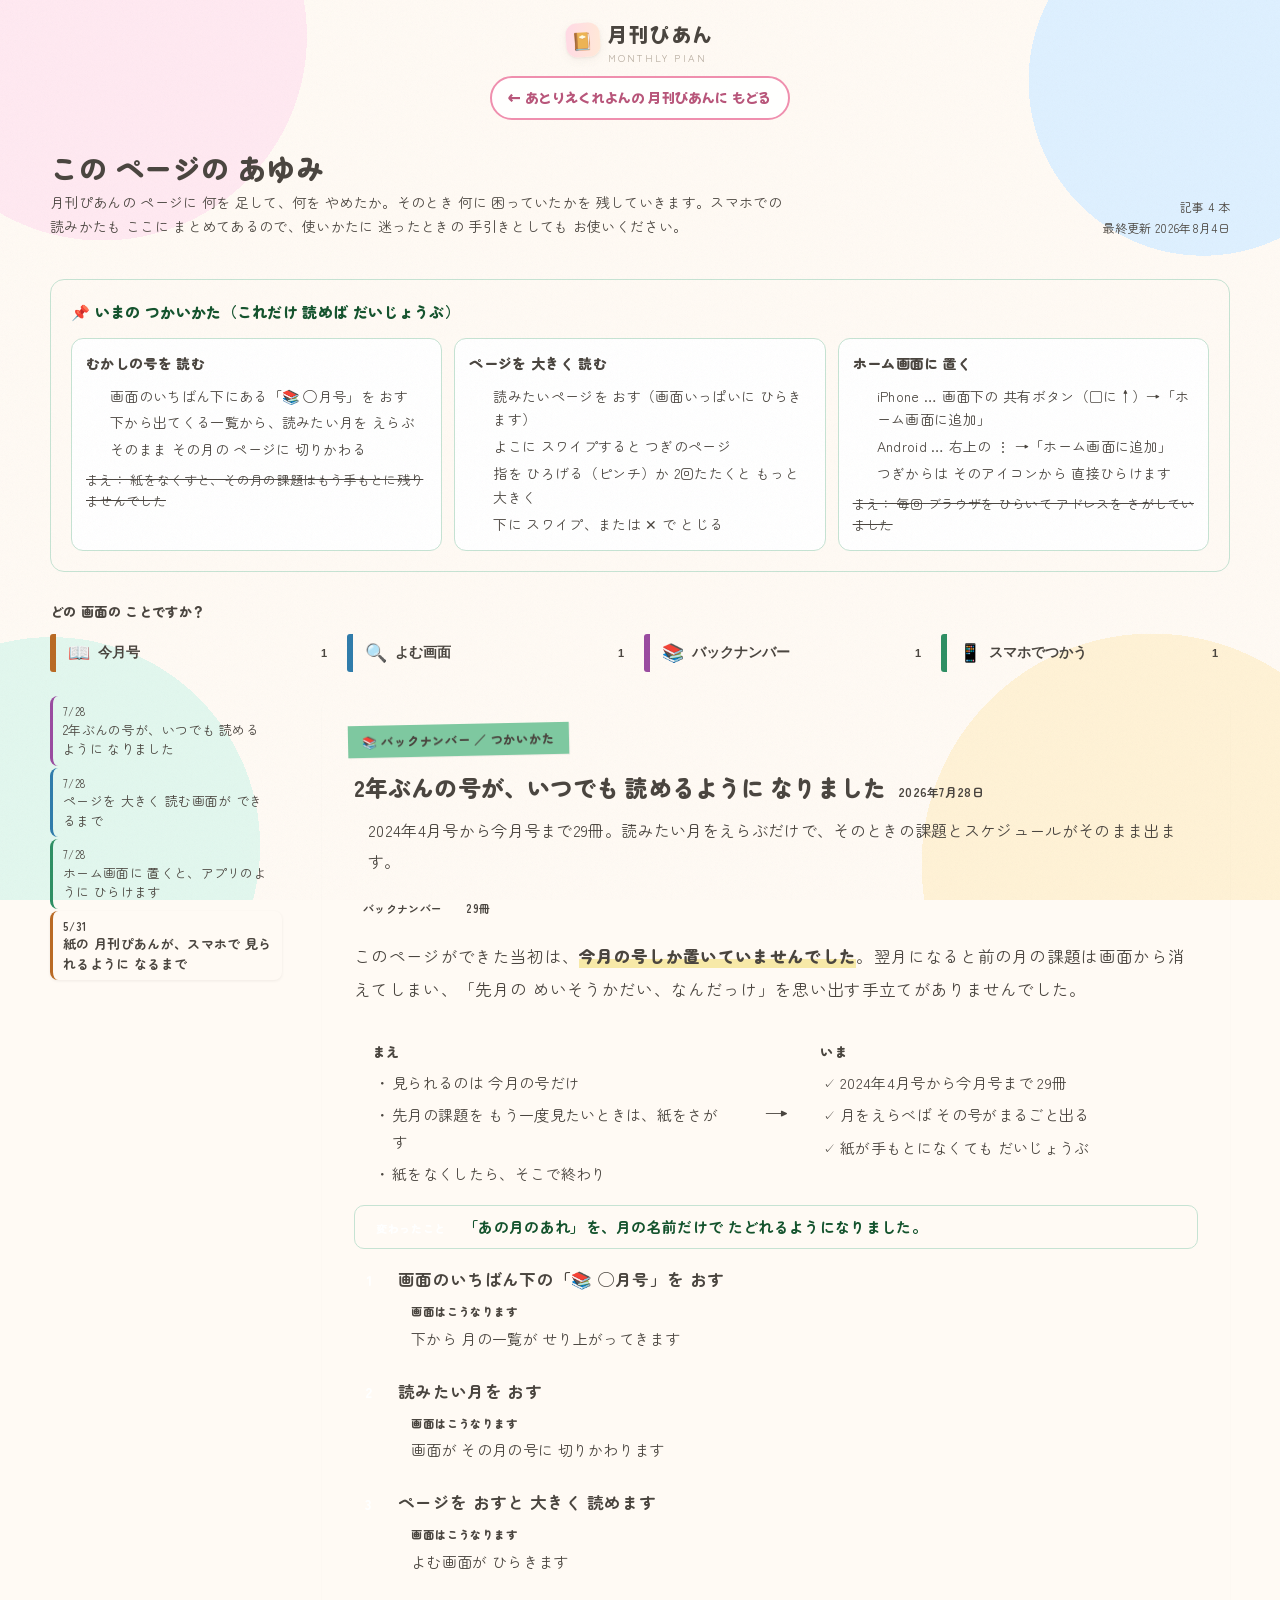
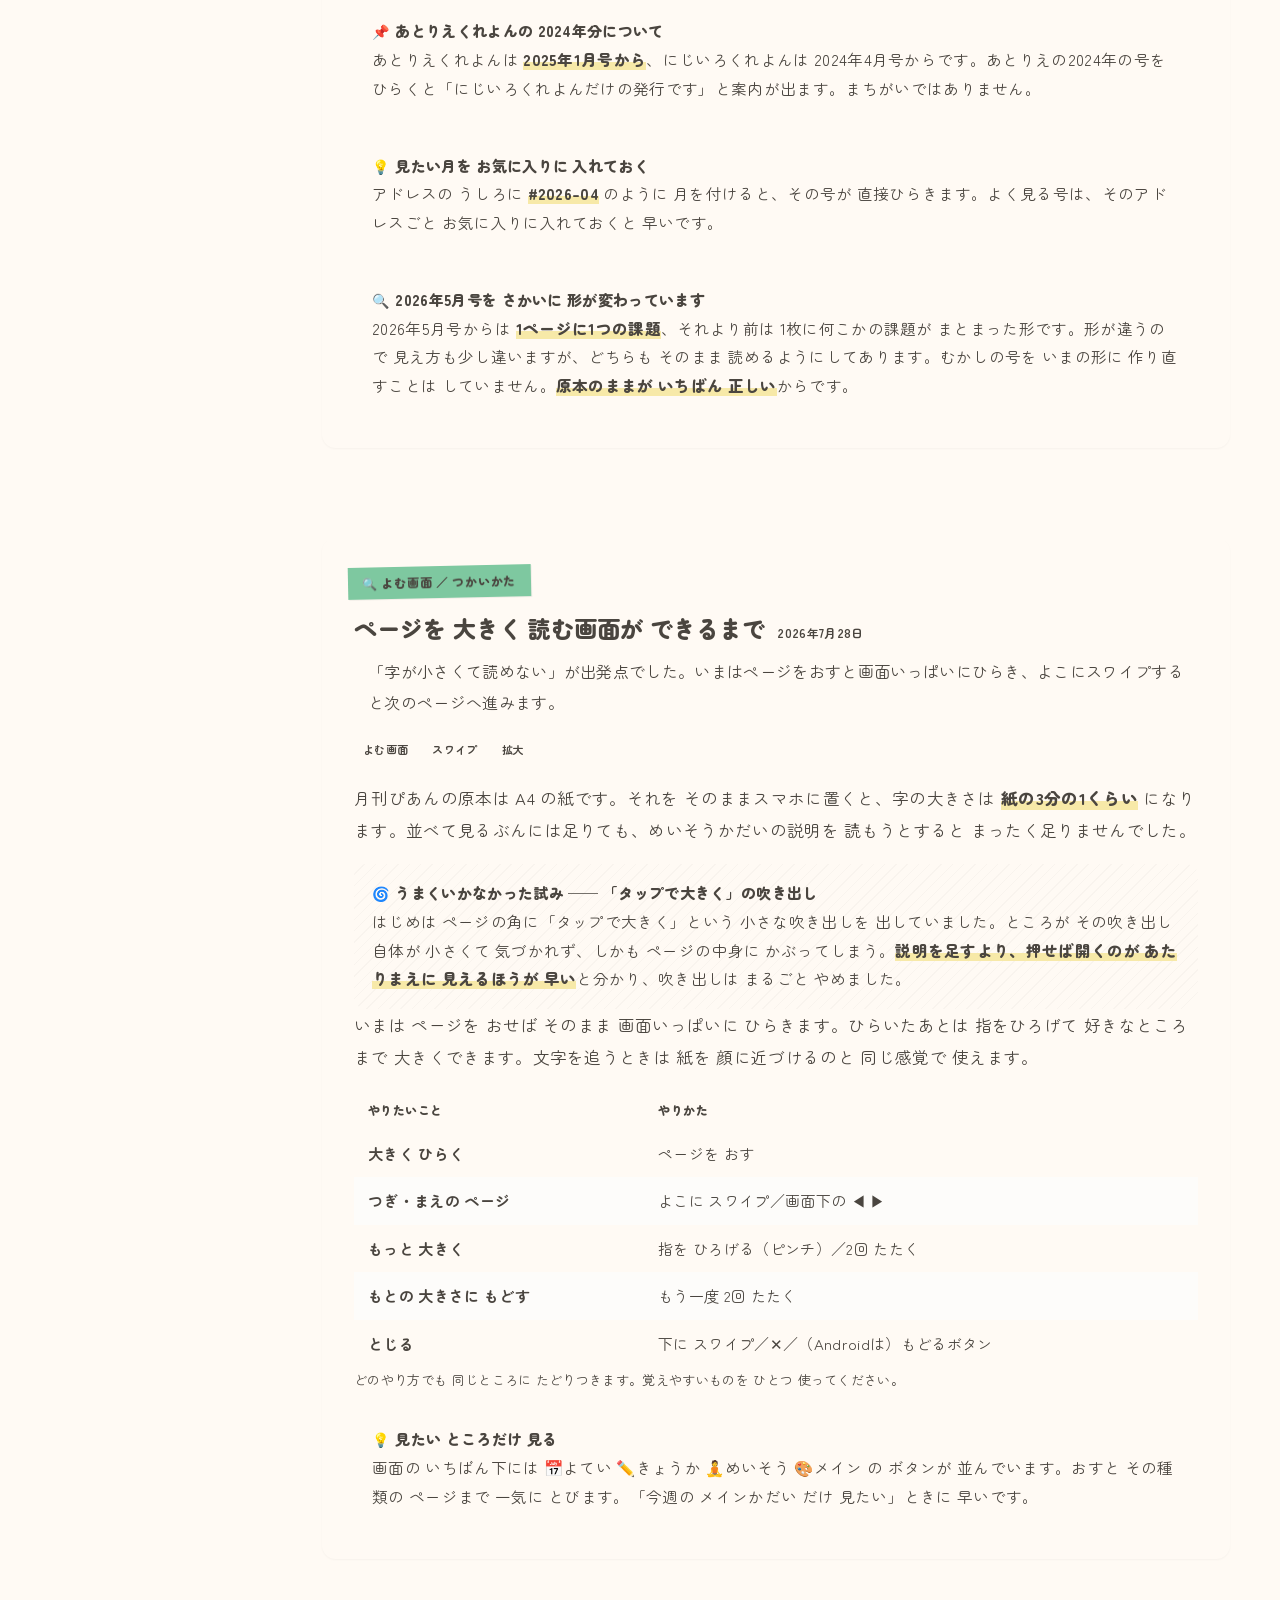
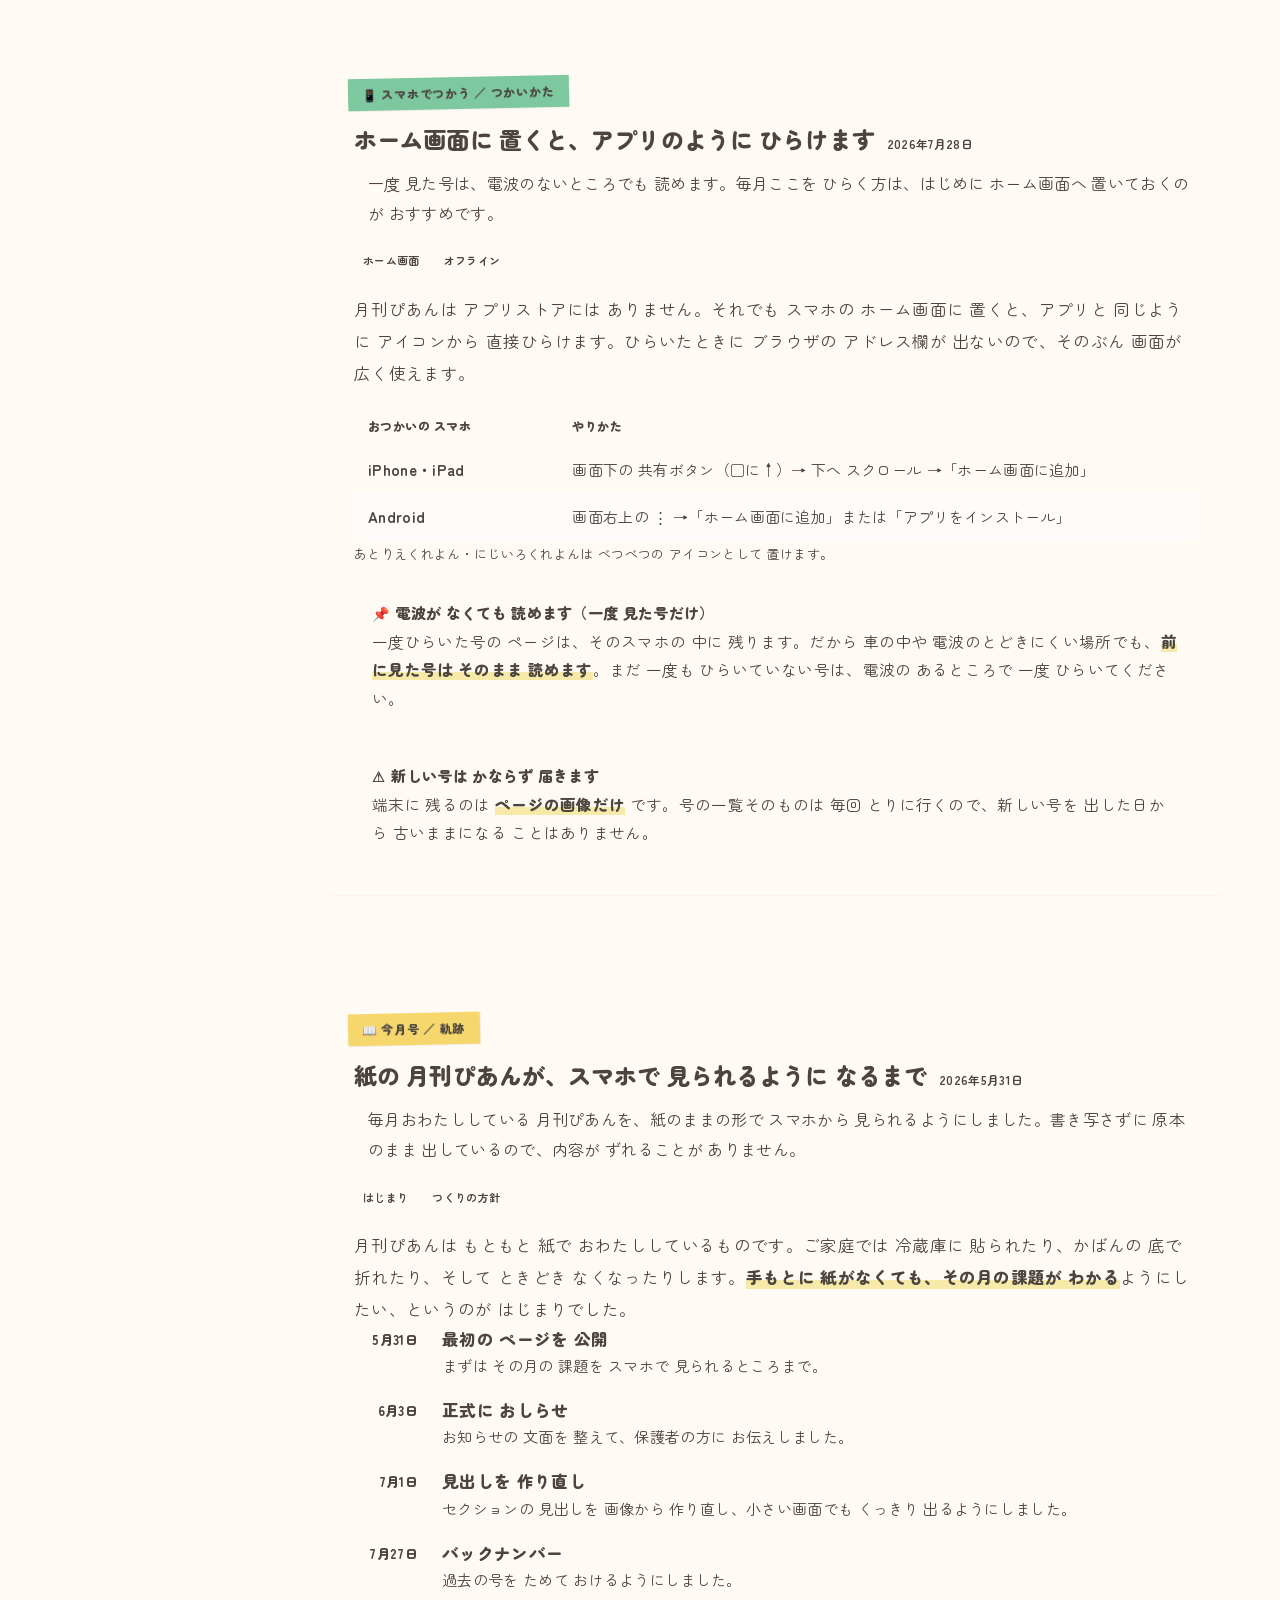
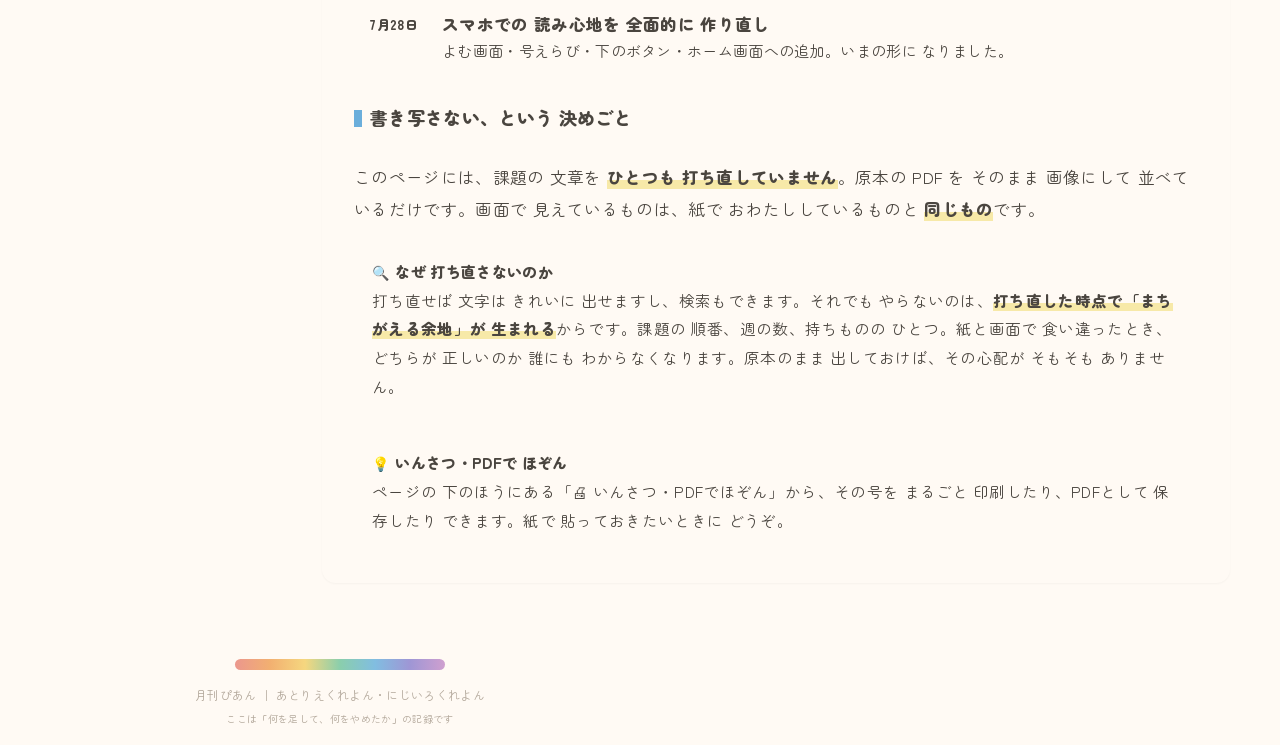
==== diary.html @ 5ca5d0aa "開発日誌「この ページの あゆみ」を追加（保護者向け・記事4本） あとりえ送迎システムの /dev-diary を、素のHTML/JSに移植したもの。 dev-diary.css の955行はそのまま" ====
<!DOCTYPE html>
<html lang="ja">
<head>
<meta charset="UTF-8" />
<meta name="viewport" content="width=device-width, initial-scale=1, viewport-fit=cover" />
<meta name="theme-color" content="#f3ede4" />
<meta name="description" content="月刊ぴあんのページに何を足して、何をやめたか。スマホでの読みかたの手引きも兼ねています。" />
<meta property="og:type" content="article" />
<meta property="og:title" content="この ページの あゆみ｜月刊ぴあん" />
<meta property="og:description" content="月刊ぴあんのページに何を足して、何をやめたか。スマホでの読みかたも、ここにまとめてあります。" />
<title>この ページの あゆみ｜月刊ぴあん</title>
<link rel="icon" href="data:image/svg+xml,<svg xmlns=%22http://www.w3.org/2000/svg%22 viewBox=%220 0 100 100%22><text y=%22.9em%22 font-size=%2290%22>📔</text></svg>" />
<link rel="apple-touch-icon" href="assets/apple-touch-icon.png" />
<link rel="preconnect" href="https://fonts.googleapis.com" />
<link rel="preconnect" href="https://fonts.gstatic.com" crossorigin />
<link href="https://fonts.googleapis.com/css2?family=Mochiy+Pop+One&family=Zen+Maru+Gothic:wght@500;700&family=Zen+Kaku+Gothic+New:wght@400;500;700;900&display=swap" rel="stylesheet" />
<link rel="stylesheet" href="assets/pian.css" />
<link rel="stylesheet" href="assets/diary.css" />
</head>
<!-- data-brand は diary.js が ?b= から入れ直します（既定はあとりえくれよん） -->
<body data-brand="atelier" class="diary-page">

<a class="skip" href="#diaryRoot">本文へすすむ</a>

<header class="site">
  <div class="wrap">
    <p class="logo">
      <span class="mark" aria-hidden="true">📔</span>
      <span>月刊ぴあん<small>MONTHLY PIAN</small></span>
    </p>
    <p class="diary-back">
      <a href="index.html" id="backLink">← 月刊ぴあんに もどる</a>
    </p>
  </div>
</header>

<div id="diaryRoot"></div>

<noscript>
  <p class="hero-note" style="margin:28px auto;max-width:680px;">
    <span class="ico">⚠️</span>
    <span>このページを見るには、ブラウザのJavaScriptを有効にしてください。</span>
  </p>
</noscript>

<footer class="foot wrap">
  <div class="rainbow" aria-hidden="true"></div>
  月刊ぴあん ｜ あとりえくれよん・にじいろくれよん<br />
  <small>ここは「何を足して、何をやめたか」の記録です</small>
</footer>

<script src="diary.js"></script>
<script src="assets/diary.js"></script>
</body>
</html>
---- assets/pian.css ----
@charset "UTF-8";
/* 月刊ぴあん — 共通スタイル
   クラフト紙にマスキングテープで貼ったスクラップブック、という見立て。
   スマホ（375〜430px）を第一に組む。操作は親指の届く画面下部（ドック）に集約し、
   「よむ」はフルスクリーンビューア（横スワイプ＋ピンチ拡大）で行う。 */

:root{
  /* 紙 */
  --paper:#fffaf4;
  --card:#ffffff;
  --paper-warm:#f8f1e6;
  --line:#ece1d3;
  --ink:#4a453f;
  --ink-2:#867b70;
  --ink-3:#b3a89b;

  /* マステ7色（1色＝1つの意味に固定する） */
  --m-red:#e8857b;
  --m-orange:#f0a259;
  --m-yellow:#f4d06a;
  --m-green:#76c69f;
  --m-blue:#6bb2dd;
  --m-indigo:#8e84cf;
  --m-violet:#c78fc8;

  /* ページ種別ごとの色 */
  --c-cover:var(--m-violet);
  --c-schedule:var(--m-green);
  --c-subject:var(--m-blue);
  --c-meditation:var(--m-indigo);
  --c-main:var(--m-orange);
  --c-other:#d8ae3c;   /* 旧フォーマット（1枚に複数課題）の号 */

  --radius:16px;
  --dock-h:62px;
  --shadow-s:0 1px 2px rgba(120,105,90,.10), 0 3px 10px rgba(120,105,90,.07);
  --shadow-m:0 2px 4px rgba(120,105,90,.10), 0 10px 24px rgba(120,105,90,.10);

  --font-head:"Mochiy Pop One","Zen Maru Gothic","Hiragino Maru Gothic ProN",sans-serif;
  --font-body:"Zen Maru Gothic","Hiragino Maru Gothic ProN","BIZ UDPGothic",sans-serif;

  /* 紙の粒子感 */
  --grain:url("data:image/svg+xml,%3Csvg xmlns='http://www.w3.org/2000/svg' width='120' height='120'%3E%3Cfilter id='n'%3E%3CfeTurbulence baseFrequency='.8' numOctaves='3' stitchTiles='stitch'/%3E%3C/filter%3E%3Crect width='120' height='120' filter='url(%23n)' opacity='.035'/%3E%3C/svg%3E");
}

/* 事業所ごとのテーマ色 */
body[data-brand="atelier"]{
  --brand:#ef8fae; --brand-d:#b8567a; --brand-soft:#ffe7ef;
  --brand-grad:linear-gradient(100deg,#ffd9e6,#ffe9d6);
}
body[data-brand="nijiiro"]{
  --brand:#9c8ddb; --brand-d:#65559f; --brand-soft:#eae5fb;
  --brand-grad:linear-gradient(100deg,#ffe1ec,#fff4d6,#e2f7ee,#dcefff,#e8e3fb);
}

*,*::before,*::after{box-sizing:border-box;}

html{
  scroll-behavior:smooth;
  scroll-padding-top:14px;
  -webkit-text-size-adjust:100%;
}

body{
  margin:0;
  color:var(--ink);
  font-family:var(--font-body);
  font-size:16px;
  line-height:1.85;
  letter-spacing:.02em;
  background:
    radial-gradient(circle at 8% 4%, #ffe9f1 0 14%, transparent 14%),
    radial-gradient(circle at 94% 9%, #def0ff 0 12%, transparent 12%),
    radial-gradient(circle at 90% 96%, #fff2d6 0 16%, transparent 16%),
    radial-gradient(circle at 4% 94%, #e2f7ee 0 14%, transparent 14%),
    var(--paper);
  background-attachment:fixed;
  overflow-x:hidden;
  /* 下部ドックのぶん、最後まで読めるよう余白を取る */
  padding-bottom:calc(var(--dock-h) + 26px + env(safe-area-inset-bottom,0px));
  /* 引っぱり更新と号切り替えスワイプの誤爆を防ぐ */
  overscroll-behavior-y:contain;
  -webkit-tap-highlight-color:transparent;
}
body::before{
  content:"";
  position:fixed; inset:0; pointer-events:none; z-index:0;
  background-image:var(--grain);
}

img{max-width:100%;}
a{color:var(--brand-d);}

:focus-visible{
  outline:3px solid var(--m-blue);
  outline-offset:2px;
  border-radius:6px;
}

.skip{
  position:absolute; left:-9999px; top:0;
  background:var(--card); padding:12px 18px; border-radius:0 0 12px 0;
  z-index:100; font-family:var(--font-head);
}
.skip:focus{left:0;}

.wrap{
  position:relative; z-index:1;
  width:100%; max-width:680px; margin:0 auto;
  padding:0 14px;
}

/* ══════════ 読みすすみバー（上端） ══════════ */
.progress{
  position:fixed; top:0; left:0; right:0; height:3px; z-index:70;
  background:linear-gradient(90deg,var(--brand),var(--m-yellow));
  transform-origin:0 0; transform:scaleX(0);
  pointer-events:none;
}

/* ══════════ ヘッダー ══════════ */
.site{padding:16px 0 0;}
.logo{
  display:flex; align-items:center; justify-content:center; gap:8px;
  margin:0 0 12px;
  font-family:var(--font-head); font-size:19px; letter-spacing:.12em;
  color:var(--ink);
}
.logo .mark{
  display:inline-grid; place-items:center;
  width:34px; height:34px; border-radius:11px;
  background:var(--brand-grad);
  box-shadow:var(--shadow-s);
  font-size:17px; transform:rotate(-4deg);
}
.logo small{
  display:block; font-family:var(--font-body); font-size:10px;
  letter-spacing:.22em; color:var(--ink-3); line-height:1.2; margin-top:1px;
}

/* 事業所タブ */
.brands{display:flex; gap:8px; border-bottom:2px solid var(--line);}
.brands a{
  flex:1; min-height:56px;
  display:flex; flex-direction:column; align-items:center; justify-content:center;
  text-decoration:none; text-align:center;
  font-family:var(--font-head); font-size:14.5px; letter-spacing:.02em;
  color:#a89d92; background:#f2ebe1;
  border:2px solid var(--line); border-bottom:none;
  border-radius:15px 15px 0 0;
  transition:background .2s ease-out, color .2s ease-out;
}
.brands a small{
  font-family:var(--font-body); font-size:9.5px; letter-spacing:.2em;
  margin-top:1px; opacity:.8;
}
.brands a[aria-current="page"]{
  color:var(--brand-d); background:var(--card);
  border-color:var(--brand);
  box-shadow:0 -3px 0 var(--brand) inset;
}
body[data-brand="nijiiro"] .brands a[aria-current="page"]{background:var(--brand-grad);}
.brands a:active{transform:translateY(1px);}

/* ══════════ 号の表紙まわり ══════════ */
.hero{padding:22px 0 6px; text-align:center;}
.hero-kicker{
  display:inline-block; margin:0 0 10px; padding:5px 16px;
  font-family:var(--font-head); font-size:12px; letter-spacing:.14em;
  color:#fff; background:var(--brand);
  border-radius:3px; transform:rotate(-1.4deg); opacity:.94;
  box-shadow:0 2px 5px rgba(120,105,90,.18);
}
.hero-title{
  margin:0; font-family:var(--font-head); font-weight:400;
  font-size:26px; letter-spacing:.06em; color:var(--ink);
  display:flex; align-items:center; justify-content:center; gap:10px;
}
.hero-title .num{
  display:inline-grid; place-items:center;
  width:64px; height:64px; border-radius:50%;
  background:var(--m-yellow); color:#6b4f13;
  font-size:31px; line-height:1;
  box-shadow:0 4px 0 rgba(0,0,0,.06), 0 8px 18px rgba(190,160,80,.30);
  transform:rotate(-5deg);
}
.hero-title .num small{
  display:block; font-family:var(--font-body); font-size:11px; margin-top:2px;
}
.hero-catch{
  margin:14px 0 0; font-family:var(--font-head); font-weight:400;
  font-size:17px; line-height:1.65; color:var(--brand-d);
}
.hero-note{
  margin:16px auto 0; max-width:520px;
  display:flex; align-items:flex-start; gap:8px; text-align:left;
  padding:12px 16px; font-size:14px; line-height:1.7;
  color:#7d6234; background:#fdf4dd;
  border:2px dashed var(--m-yellow); border-radius:14px;
}
.hero-note .ico{flex:0 0 auto;}

/* 表紙画像（タップでビューア） */
.cover{margin:20px 0 0;}
.cover button{
  display:block; width:100%; padding:0; border:0; background:none; cursor:pointer;
  border-radius:18px;
}
.cover img{
  display:block; width:100%; height:auto; border-radius:18px;
  box-shadow:var(--shadow-m);
  transform:rotate(-1deg);
}
.cover button:active img{transform:rotate(-1deg) scale(.985);}

/* 「はじめから よむ」 */
.read-start{
  margin:18px auto 0;
  display:flex; align-items:center; justify-content:center; gap:8px;
  width:min(100%,340px); min-height:56px; padding:0 22px;
  border:0; border-radius:999px; cursor:pointer;
  font-family:var(--font-head); font-size:16.5px; letter-spacing:.06em;
  color:#fff; background:linear-gradient(135deg,var(--brand),var(--brand-d));
  box-shadow:0 6px 0 rgba(0,0,0,.07), 0 10px 22px color-mix(in srgb, var(--brand-d) 40%, transparent);
  transition:transform .16s cubic-bezier(.2,.9,.3,1.4);
}
.read-start:active{transform:scale(.95);}

/* ══════════ セクション ══════════ */
.sec{margin:38px 0 0;}
.sec-head{
  display:flex; align-items:center; gap:12px; margin:0 0 14px;
  scroll-margin-top:16px;
}
.sec-head .ico{
  flex:0 0 auto; display:grid; place-items:center;
  width:46px; height:46px; border-radius:14px;
  font-size:21px; color:#fff;
  box-shadow:0 4px 10px rgba(120,105,90,.22);
  transform:rotate(-3deg);
}
.sec-head .txt{min-width:0;}
.sec-head h2{
  margin:0; font-family:var(--font-head); font-weight:400;
  font-size:18px; letter-spacing:.06em; line-height:1.35; color:var(--ink);
}
.sec-head .cnt{
  display:block; font-size:11.5px; color:var(--ink-3); letter-spacing:.06em;
}
.sec-head::after{
  content:""; flex:1 1 auto; height:8px; border-radius:2px; opacity:.5;
  background:repeating-linear-gradient(115deg,
    currentColor 0 7px, transparent 7px 14px);
}
.sec[data-sec="schedule"] .sec-head{color:var(--c-schedule);}
.sec[data-sec="subject"] .sec-head{color:var(--c-subject);}
.sec[data-sec="meditation"] .sec-head{color:var(--c-meditation);}
.sec[data-sec="main"] .sec-head{color:var(--c-main);}
.sec[data-sec="other"] .sec-head{color:var(--c-other);}
.sec[data-sec="other"] .sec-head .ico{background:var(--c-other);}
.sec[data-sec="schedule"] .sec-head .ico{background:var(--c-schedule);}
.sec[data-sec="subject"] .sec-head .ico{background:var(--c-subject);}
.sec[data-sec="meditation"] .sec-head .ico{background:var(--c-meditation);}
.sec[data-sec="main"] .sec-head .ico{background:var(--c-main);}

/* ══════════ 1ページ ══════════ */
.page{margin:0 0 26px;}
.page-cap{
  display:flex; align-items:center; flex-wrap:wrap; gap:8px;
  margin:0 0 9px; padding-left:2px;
}
.page-cap .wk{
  display:inline-block; padding:3px 11px; border-radius:3px;
  font-size:11.5px; letter-spacing:.04em; color:#fff;
  transform:rotate(-1deg); opacity:.92;
}
.sec[data-sec="schedule"] .wk{background:var(--c-schedule);}
.sec[data-sec="subject"] .wk{background:var(--c-subject);}
.sec[data-sec="meditation"] .wk{background:var(--c-meditation);}
.sec[data-sec="main"] .wk{background:var(--c-main);}
.sec[data-sec="other"] .wk{background:var(--c-other);}
.page-cap .ttl{
  font-family:var(--font-head); font-size:15.5px; color:var(--ink);
  line-height:1.4;
}
.page-cap .page-hint{
  margin-left:auto; font-size:11px; color:var(--ink-3); letter-spacing:.04em;
  white-space:nowrap;
}

.page-view{
  display:block; width:100%; padding:0; border:0; background:none; cursor:pointer;
  border-radius:var(--radius); position:relative;
  font:inherit; color:inherit; text-align:inherit;
}
.page-view img{
  display:block; width:100%; height:auto; border-radius:var(--radius);
  background:
    linear-gradient(110deg, #fff 40%, #f6efe6 50%, #fff 60%) no-repeat,
    var(--card);
  background-size:220% 100%;
  animation:shimmer 1.6s linear infinite;
  box-shadow:var(--shadow-m);
}
@keyframes shimmer{from{background-position:130% 0;}to{background-position:-90% 0;}}
.page-view img[data-loaded]{animation:none; background:var(--card);}
.page-view:active img{transform:scale(.99);}
/* 下が余白のページは上だけ見せて縦を詰める（余白だけのページに限る。ビューアでは全体が出る） */
.page-view.is-crop{overflow:hidden;}
.page-view.is-crop img{
  aspect-ratio:var(--ar);
  height:auto; object-fit:cover; object-position:top center;
}

/* ══════════ バックナンバー ══════════ */
.archive{
  margin:52px 0 0; padding:24px 18px 26px;
  background:var(--card); background-image:var(--grain);
  border:2px solid var(--line); border-radius:22px;
  box-shadow:var(--shadow-s);
  scroll-margin-top:16px;
}
.archive-head{
  display:flex; align-items:center; gap:10px; margin:0 0 4px;
}
.archive-head h2{
  margin:0; font-family:var(--font-head); font-weight:400;
  font-size:18px; letter-spacing:.06em;
}
.archive-head .ico{
  display:grid; place-items:center; width:42px; height:42px;
  border-radius:13px; font-size:20px;
  background:var(--paper-warm); transform:rotate(-4deg);
}
.archive-lead{
  margin:0 0 18px; padding-left:52px;
  font-size:12.5px; color:var(--ink-3); line-height:1.6;
}
.arch-list,.sheet-grid{display:grid; gap:12px;}

/* 年の区切り（号が増えても探しやすいように） */
.arch-year{
  display:flex; align-items:center; gap:10px;
  margin:10px 0 0; padding:0 2px;
  font-size:12px; color:var(--ink-3); letter-spacing:.08em;
}
.arch-year:first-child{margin-top:0;}
.arch-year b{
  font-family:var(--font-head); font-weight:400; font-size:14px; color:var(--ink-2);
}
.arch-year span{
  padding:1px 9px; border-radius:999px; font-size:11px;
  background:var(--paper-warm); color:var(--ink-2);
}
.arch-year::after{
  content:""; flex:1 1 auto; height:2px; border-radius:2px;
  background:repeating-linear-gradient(90deg,var(--line) 0 5px,transparent 5px 11px);
}

.arch-card{
  display:flex; gap:14px; align-items:stretch;
  padding:12px; text-align:left; width:100%; text-decoration:none;
  background:var(--paper); border:2px solid var(--line);
  border-radius:16px; cursor:pointer;
  font:inherit; color:inherit;
  box-shadow:var(--shadow-s);
  transition:transform .2s ease-out, border-color .2s ease-out, box-shadow .2s ease-out;
}
.arch-card:hover{transform:translateY(-2px); box-shadow:var(--shadow-m);}
.arch-card:active{transform:scale(.985);}
.arch-card[aria-current="true"]{
  border-color:var(--brand); background:var(--brand-soft);
}
.arch-thumb{
  flex:0 0 76px; position:relative;
}
.arch-thumb img{
  display:block; width:76px; height:76px; object-fit:cover; object-position:top center;
  border-radius:10px; background:#fff;
  box-shadow:0 2px 6px rgba(120,105,90,.18);
  transform:rotate(-2deg);
}
/* 小さな見本だけでは月が判別しにくいので、マステ風のラベルを貼る */
.arch-m{
  position:absolute; left:-5px; bottom:-2px;
  padding:1px 8px; border-radius:3px;
  font-family:var(--font-head); font-size:11px; line-height:1.6; color:#fff;
  background:var(--brand); transform:rotate(-4deg);
  box-shadow:0 1px 3px rgba(90,75,60,.28);
}
.arch-body{flex:1 1 auto; min-width:0;}
.arch-title{
  display:flex; align-items:center; gap:8px; flex-wrap:wrap;
  font-family:var(--font-head); font-size:16px; line-height:1.4; color:var(--ink);
}
.arch-now{
  padding:2px 9px; border-radius:3px; font-size:10.5px; letter-spacing:.06em;
  color:#fff; background:var(--brand); transform:rotate(-1.5deg);
  font-family:var(--font-body);
}
.arch-items{
  margin:5px 0 0; font-size:12.5px; line-height:1.75; color:var(--ink-2);
  display:-webkit-box; -webkit-line-clamp:2; -webkit-box-orient:vertical; overflow:hidden;
}
.arch-go{
  margin:4px 0 0; font-size:11.5px; color:var(--brand-d); letter-spacing:.04em;
}

/* ══════════ 便利ボタン ══════════ */
.tools{
  display:flex; gap:10px; flex-wrap:wrap; justify-content:center;
  margin:30px 0 0;
}
.tools button,
.tools .tool-link{
  display:inline-flex; align-items:center; justify-content:center;
  min-height:46px; padding:0 20px; cursor:pointer;
  font-family:var(--font-head); font-size:13.5px; color:var(--ink-2);
  text-decoration:none;
  background:var(--card); border:2px dashed var(--line); border-radius:999px;
  transition:border-color .2s ease-out, color .2s ease-out;
}
.tools button:hover,
.tools .tool-link:hover{border-color:var(--brand); color:var(--brand-d);}

/* 開発日誌（この ページの あゆみ）への入口。
   赤い点は「前に見たときより新しい記事があります」の印で、
   diary.js の latest と localStorage を見て assets/pian.js が付けます。 */
.tools .tool-link{position:relative;}
.tools .tool-link .dot{
  position:absolute; top:-4px; right:-4px;
  width:13px; height:13px; border-radius:50%;
  background:var(--m-red); border:2px solid var(--paper);
}

.totop{
  position:fixed; right:12px;
  bottom:calc(var(--dock-h) + 14px + env(safe-area-inset-bottom,0px));
  z-index:40;
  min-width:48px; min-height:48px; padding:0 12px; cursor:pointer;
  display:inline-flex; align-items:center; gap:5px;
  font-family:var(--font-head); font-size:12px; color:var(--brand-d);
  background:rgba(255,255,255,.95); border:2px solid var(--brand);
  border-radius:999px; box-shadow:0 4px 14px rgba(120,105,90,.22);
  opacity:0; transform:translateY(10px); pointer-events:none;
  transition:opacity .25s ease-out, transform .25s ease-out;
}
.totop.on{opacity:1; transform:none; pointer-events:auto;}

/* ══════════ フッター ══════════ */
.foot{
  margin:44px 0 0; padding:0 0 16px; text-align:center;
  font-size:12px; color:var(--ink-3); line-height:1.9;
}
.rainbow{
  height:11px; max-width:210px; margin:0 auto 14px; border-radius:999px;
  background:linear-gradient(90deg,
    var(--m-red),var(--m-orange),var(--m-yellow),
    var(--m-green),var(--m-blue),var(--m-indigo),var(--m-violet));
  opacity:.85;
}

/* ══════════ ドック（画面下の操作バー） ══════════ */
.dock{
  position:fixed; left:0; right:0; bottom:0; z-index:50;
  display:flex; align-items:center; gap:8px;
  min-height:var(--dock-h);
  padding:8px 10px calc(8px + env(safe-area-inset-bottom,0px));
  background:rgba(255,250,244,.92);
  -webkit-backdrop-filter:blur(14px) saturate(1.3);
  backdrop-filter:blur(14px) saturate(1.3);
  border-top:2px solid var(--line);
  box-shadow:0 -6px 20px rgba(150,135,115,.12);
}
.dock-issue{
  flex:0 0 auto; min-height:46px; padding:0 14px; cursor:pointer;
  display:inline-flex; align-items:center; gap:6px;
  font-family:var(--font-head); font-size:14px; color:#fff;
  background:linear-gradient(135deg,var(--brand),var(--brand-d));
  border:0; border-radius:14px;
  box-shadow:0 3px 0 rgba(0,0,0,.08);
  transition:transform .15s cubic-bezier(.2,.9,.3,1.4);
}
.dock-issue:active{transform:scale(.94);}
.dock-issue .dk-c{font-size:10px; opacity:.9;}
.dock-tabs{
  flex:1 1 auto; display:flex; gap:6px;
  overflow-x:auto; overscroll-behavior-x:contain;
  scrollbar-width:none; -webkit-overflow-scrolling:touch;
  padding:2px;
}
.dock-tabs::-webkit-scrollbar{display:none;}
.dock-tab{
  flex:0 0 auto; min-height:44px; padding:0 13px; cursor:pointer;
  display:inline-flex; align-items:center; gap:5px;
  font-family:var(--font-head); font-size:12.5px; color:var(--ink-2);
  background:var(--card); border:2px solid var(--line); border-radius:999px;
  transition:background .2s ease-out, border-color .2s ease-out,
             color .2s ease-out, transform .15s cubic-bezier(.2,.9,.3,1.4);
}
.dock-tab:active{transform:scale(.93);}
.dock-tab .ic{font-size:14px;}
.dock-tab[aria-current="true"]{color:#5a4a35; font-weight:700;}
.dock-tab[data-sec="schedule"][aria-current="true"]{background:#e3f5ec; border-color:var(--c-schedule);}
.dock-tab[data-sec="subject"][aria-current="true"]{background:#e3f0fa; border-color:var(--c-subject);}
.dock-tab[data-sec="meditation"][aria-current="true"]{background:#eceafa; border-color:var(--c-meditation);}
.dock-tab[data-sec="main"][aria-current="true"]{background:#fdeeda; border-color:var(--c-main);}
.dock-tab[data-sec="other"][aria-current="true"]{background:#fbf1d6; border-color:var(--c-other);}

/* ══════════ 号えらびシート（下からせり上がる） ══════════ */
.sheet{
  border:0; padding:0; margin:auto auto 0;
  width:100%; max-width:680px;
  max-height:min(78dvh, 640px);
  background:var(--paper);
  border-radius:24px 24px 0 0;
  box-shadow:0 -12px 40px rgba(80,65,55,.28);
  translate:0 100%;
  transition:translate .34s cubic-bezier(.2,.9,.3,1), opacity .3s ease-out,
             display .34s allow-discrete, overlay .34s allow-discrete;
  opacity:.5;
}
.sheet[open]{translate:0 0; opacity:1;}
@starting-style{
  .sheet[open]{translate:0 100%; opacity:.5;}
}
.sheet::backdrop{
  background:rgba(60,50,45,.36);
  -webkit-backdrop-filter:blur(3px); backdrop-filter:blur(3px);
}
.sheet-body{
  padding:10px 16px calc(18px + env(safe-area-inset-bottom,0px));
  overflow-y:auto; max-height:inherit;
  overscroll-behavior:contain;
}
.sheet-grip{
  width:44px; height:5px; margin:2px auto 12px; border-radius:999px;
  background:var(--ink-3); opacity:.55;
}
.sheet h2{
  margin:0 0 2px; text-align:center;
  font-family:var(--font-head); font-weight:400; font-size:17px;
  letter-spacing:.08em; color:var(--ink);
}
.sheet-lead{
  margin:0 0 14px; text-align:center;
  font-size:12px; color:var(--ink-3);
}

/* ══════════ ページビューア（フルスクリーン） ══════════ */
.viewer{
  border:0; padding:0; margin:0;
  width:100vw; height:100dvh; max-width:none; max-height:none;
  background:#221e1b; color:#fff;
  overflow:hidden;
  opacity:1;
  transition:opacity .26s ease-out, display .26s allow-discrete, overlay .26s allow-discrete;
}
.viewer[open]{display:flex; flex-direction:column;}
@starting-style{
  .viewer[open]{opacity:0;}
}
.viewer:not([open]){opacity:0;}
.viewer::backdrop{background:#221e1b;}

.v-top{
  position:absolute; top:0; left:0; right:0; z-index:5;
  display:flex; align-items:center; gap:10px;
  padding:calc(8px + env(safe-area-inset-top,0px)) 10px 14px 16px;
  background:linear-gradient(rgba(20,17,15,.72), rgba(20,17,15,0));
  transition:opacity .25s ease-out, transform .25s ease-out;
}
.v-title{
  flex:1 1 auto; min-width:0;
  font-family:var(--font-head); font-size:13.5px; line-height:1.4;
  white-space:nowrap; overflow:hidden; text-overflow:ellipsis;
  text-shadow:0 1px 3px rgba(0,0,0,.5);
}
.v-title .v-issue{opacity:.75; font-size:11px; display:block; font-family:var(--font-body); letter-spacing:.08em;}
.v-close{
  flex:0 0 auto; min-width:48px; min-height:44px; padding:0 14px; cursor:pointer;
  font-family:var(--font-head); font-size:13px; color:#fff;
  background:rgba(255,255,255,.16); border:0; border-radius:999px;
  -webkit-backdrop-filter:blur(6px); backdrop-filter:blur(6px);
}
.v-close:active{background:rgba(255,255,255,.3);}

.v-stage{
  position:absolute; inset:0;
  touch-action:none;
  overflow:hidden;
  cursor:grab;
}
.v-track{
  position:absolute; inset:0;
  display:flex; height:100%;
  will-change:transform;
}
.v-cell{
  flex:0 0 100%; position:relative; overflow:hidden; height:100%;
}
.v-cell img{
  position:absolute; left:0; top:0;
  transform-origin:0 0;
  will-change:transform;
  user-select:none; -webkit-user-select:none; -webkit-user-drag:none;
  border-radius:6px;
  background:#fff;
  box-shadow:0 8px 30px rgba(0,0,0,.45);
}

.v-bottom{
  position:absolute; left:0; right:0; bottom:0; z-index:5;
  display:flex; align-items:center; justify-content:center; gap:12px;
  padding:16px 12px calc(10px + env(safe-area-inset-bottom,0px));
  background:linear-gradient(rgba(20,17,15,0), rgba(20,17,15,.72));
  transition:opacity .25s ease-out, transform .25s ease-out;
}
.v-nav{
  min-width:52px; min-height:48px; cursor:pointer;
  font-size:17px; color:#fff;
  background:rgba(255,255,255,.16); border:0; border-radius:999px;
  -webkit-backdrop-filter:blur(6px); backdrop-filter:blur(6px);
}
.v-nav:active{background:rgba(255,255,255,.3);}
.v-nav[disabled]{opacity:.3;}
.v-pos{
  min-width:0; max-width:56vw; text-align:center;
  font-family:var(--font-head); font-size:13px; line-height:1.45;
}
.v-pos .v-pn{
  display:inline-flex; align-items:center; gap:6px;
  font-size:12px; opacity:.85; font-family:var(--font-body); letter-spacing:.1em;
}
.v-pos .v-dot{width:9px; height:9px; border-radius:3px; display:inline-block; transform:rotate(8deg);}
.v-pos .v-pt{
  display:block; white-space:nowrap; overflow:hidden; text-overflow:ellipsis;
}

/* 没入モード（単タップでバーを隠す） */
.viewer.ui-hide .v-top{opacity:0; transform:translateY(-12px); pointer-events:none;}
.viewer.ui-hide .v-bottom{opacity:0; transform:translateY(12px); pointer-events:none;}

.v-hint{
  position:absolute; left:50%; bottom:calc(96px + env(safe-area-inset-bottom,0px));
  translate:-50% 0; z-index:6;
  padding:11px 18px; border-radius:999px;
  font-family:var(--font-head); font-size:12.5px; white-space:nowrap;
  color:#fff; background:rgba(30,25,22,.85);
  box-shadow:0 6px 18px rgba(0,0,0,.4);
  opacity:0; pointer-events:none;
  transition:opacity .4s ease-out;
}
.v-hint.show{opacity:1;}

/* ══════════ 号の切り替え時のあらわれ方 ══════════ */
.issue{animation:rise .38s ease-out both;}
.issue .sec{animation:rise .42s ease-out both;}
.issue .sec:nth-of-type(1){animation-delay:.04s;}
.issue .sec:nth-of-type(2){animation-delay:.08s;}
.issue .sec:nth-of-type(3){animation-delay:.12s;}
.issue .sec:nth-of-type(4){animation-delay:.16s;}
@keyframes rise{
  from{opacity:0; transform:translateY(10px);}
  to{opacity:1; transform:none;}
}
/* View Transitions（対応ブラウザのみ）：ふわっと切り替え */
::view-transition-old(root){animation:vt-out .2s ease-in both;}
::view-transition-new(root){animation:vt-in .3s ease-out both;}
@keyframes vt-out{to{opacity:0; transform:translateY(-8px);}}
@keyframes vt-in{from{opacity:0; transform:translateY(10px);}}

/* ══════════ 配慮 ══════════ */
@media (prefers-reduced-motion:reduce){
  html{scroll-behavior:auto;}
  *,*::before,*::after{
    animation-duration:.001ms !important;
    animation-iteration-count:1 !important;
    transition-duration:.001ms !important;
  }
  .cover img,.hero-kicker,.hero-title .num,.sec-head .ico,
  .arch-thumb img,.page-cap .wk,.logo .mark,.arch-m{transform:none;}
}
@media (prefers-contrast:more){
  :root{--ink:#241f1b; --ink-2:#4d453d; --ink-3:#6a6158; --line:#c9bcab;}
}

/* ══════════ 印刷 ══════════ */
@media print{
  body{background:#fff; padding-bottom:0;}
  body::before,.site,.progress,.dock,.sheet,.viewer,.read-start,
  .archive,.tools,.totop,.skip,.page-hint{display:none !important;}
  .wrap{max-width:none; padding:0;}
  .issue,.issue .sec{animation:none;}
  .page{margin:0 0 10mm; break-inside:avoid;}
  .page-view.is-crop{overflow:visible;}
  .page-view.is-crop img{aspect-ratio:auto; object-fit:fill;} /* 紙では省略せず全体を出す */
  .page-view img{box-shadow:none; border-radius:0; transform:none; animation:none;}
  .cover img{box-shadow:none; transform:none;}
  .sec-head .ico{box-shadow:none;}
}
---- assets/diary.css ----
/* 開発日誌ページ専用スタイル（.dd- プレフィックス）
   にじいろクレヨン・デザインシステム準拠。送迎日誌（logbook.css）の続きとして読めるよう、
   クラフト紙のウォームトーンとマステ色を共有している。
   - しくみ = あいいろ / つかいかた = みどり / 軌跡 = だいだい
   - 本文は 16.5px・行間 1.95・1行 30〜38文字。長文を読ませるための設定なので下げないこと
   ⚠ .lb- （送迎日誌）とはクラス名を共有していない。あちらを直してもここは変わらない */

.dd-root {
  --dd-paper: #faf8f5;
  --dd-cream: #f3ede4;
  --dd-card: #fffefc;
  --dd-ink: #3d3530;
  --dd-ink-2: #6f6459;
  --dd-ink-3: #a89f94;
  --dd-line: #e4ded4;
  --dd-line-2: #d5cdc1;

  --dd-violet: #6d5fb8;
  --dd-violet-bg: #efedf9;
  --dd-green: #2e8f63;
  --dd-green-bg: #e7f4ed;
  --dd-orange: #b96a24;
  --dd-orange-bg: #fbeee0;
  --dd-yellow: #f5d76e;
  --dd-rose: #b4576b;
  --dd-rose-bg: #fbebee;

  /* 空振り（うまくいかなかった試み）用。既存マステ5色と同じ彩度明度帯 */
  --dd-maste-gray: #c9c2b8;
  --dd-gray: #78716c;
  --dd-gray-bg: #f6f4f1;
  --dd-gray-soft: #e4dfd8;
  /* 綴じ穴・レールの罫 */
  --dd-rail: #ddd5ca;
  /* 図版の台紙。白いUIキャプチャがクリーム地に溶けるのを防ぐ */
  --dd-mat: #efe8de;
  --dd-mat-line: #dfd6c8;

  color: var(--dd-ink);
  /* 書体は layout.tsx（next/font）で自ホストしたものを使う。読み込めない環境では
     OS の標準に落ちる。見出しだけ丸ゴシックにして、本文は素直な角ゴシックにする */
  font-family: var(--dd-font-body), system-ui, -apple-system, "Hiragino Sans",
    "Noto Sans JP", sans-serif;
  font-feature-settings: "palt" 1;
  /* 既存の使い方ガイド3枚と同じ地。ライト専用（既存ガイドにも dark 指定はない）だが、
     Android/iPad の強制ダーク反転だけは止める */
  color-scheme: light;
  background: #f3ede4;
  background-image:
    radial-gradient(circle at 12% 8%, #fff6e9 0, transparent 38%),
    radial-gradient(circle at 88% 0%, #eef5ff 0, transparent 32%);
  margin: -1rem;
  padding: 0 1rem 5rem;
  min-height: calc(100vh - 7rem);
}

/* ===== ページ見出し ===== */
.dd-masthead {
  max-width: 1180px;
  margin: 0 auto 1.5rem;
  padding: 1.25rem 0 1rem;
  border-bottom: 2px solid var(--dd-ink);
  display: flex;
  align-items: flex-end;
  gap: 1rem;
  flex-wrap: wrap;
}
.dd-masthead h1 {
  margin: 0;
  font-size: 1.75rem;
  font-weight: 900;
  letter-spacing: 0.02em;
  line-height: 1.2;
  font-family: var(--dd-font-round), var(--dd-font-body), system-ui, sans-serif;
}
/* 見出しだけ丸ゴシック。使い方ガイド3枚と同じ組み方 */
.dd-post h2,
.dd-h,
.dd-now-h,
.dd-tape {
  font-family: var(--dd-font-round), var(--dd-font-body), system-ui, sans-serif;
}
.dd-masthead .dd-sub {
  margin: 0.35rem 0 0;
  font-size: 0.875rem;
  color: var(--dd-ink-2);
  line-height: 1.7;
  max-width: 46rem;
}
.dd-masthead-meta {
  margin-left: auto;
  text-align: right;
  font-size: 0.75rem;
  color: var(--dd-ink-3);
  line-height: 1.8;
  white-space: nowrap;
}

/* ===== 2カラム（目次 / 本文） ===== */
.dd-layout {
  max-width: 1180px;
  margin: 0 auto;
  display: grid;
  grid-template-columns: 232px minmax(0, 1fr);
  gap: 2.5rem;
  align-items: start;
}
@media (max-width: 1080px) {
  .dd-layout {
    grid-template-columns: minmax(0, 1fr);
    gap: 1.25rem;
  }
}

/* ===== 目次 ===== */
.dd-toc {
  position: sticky;
  top: 5.5rem;
  font-size: 0.8125rem;
}
@media (max-width: 1080px) {
  .dd-toc {
    position: static;
    background: var(--dd-card);
    border: 1px solid var(--dd-line);
    border-radius: 12px;
    padding: 0.875rem 1rem;
  }
}
.dd-toc-h {
  font-size: 0.6875rem;
  font-weight: 800;
  letter-spacing: 0.18em;
  color: var(--dd-ink-3);
  margin: 0 0 0.625rem;
  text-transform: uppercase;
}
.dd-toc-list {
  list-style: none;
  margin: 0;
  padding: 0;
  display: flex;
  flex-direction: column;
  gap: 0.125rem;
}
.dd-toc-item {
  display: block;
  padding: 0.4375rem 0.625rem;
  border-radius: 8px;
  color: var(--dd-ink-2);
  text-decoration: none;
  line-height: 1.5;
  border-left: 3px solid transparent;
  transition: background 0.15s, color 0.15s, border-color 0.15s;
}
.dd-toc-item:hover {
  background: var(--dd-cream);
  color: var(--dd-ink);
}
.dd-toc-item.is-active {
  background: var(--dd-card);
  color: var(--dd-ink);
  font-weight: 700;
  border-left-color: var(--dd-violet);
  box-shadow: 0 1px 3px rgb(61 53 48 / 8%);
}
.dd-toc-date {
  display: block;
  font-size: 0.6875rem;
  color: var(--dd-ink-3);
  font-variant-numeric: tabular-nums;
}
.dd-toc-sub {
  list-style: none;
  margin: 0.125rem 0 0.375rem;
  padding: 0 0 0 0.875rem;
  display: flex;
  flex-direction: column;
  gap: 0.0625rem;
}
.dd-toc-sub a {
  display: block;
  padding: 0.25rem 0.5rem;
  font-size: 0.75rem;
  color: var(--dd-ink-2);
  text-decoration: none;
  border-radius: 6px;
  line-height: 1.4;
}
.dd-toc-sub a:hover {
  background: var(--dd-cream);
  color: var(--dd-ink);
}

/* ===== 記事カード ===== */
.dd-post {
  background: var(--dd-card);
  border: 1px solid var(--dd-line);
  border-radius: 14px;
  padding: 1.75rem 2rem 2rem;
  margin-bottom: 2rem;
  scroll-margin-top: 5rem;
  box-shadow: 0 1px 2px rgb(61 53 48 / 4%);
}
@media (max-width: 720px) {
  .dd-post {
    padding: 1.25rem 1rem 1.5rem;
    border-radius: 12px;
  }
}

/* マスキングテープ風のカテゴリ見出し */
.dd-tape {
  display: inline-block;
  padding: 0.3125rem 0.9375rem 0.3125rem 0.875rem;
  font-size: 0.75rem;
  font-weight: 800;
  letter-spacing: 0.06em;
  transform: rotate(-1.2deg);
  margin: 0 0 0.875rem -0.375rem;
  box-shadow: 1px 1px 0 rgb(61 53 48 / 6%);
}
/* マステの文字は濃いインク色にする。既存3ガイドは白文字だが、実測コントラストが
   #6BAEDB 上で 2.41、#7EC8A0 上で 1.97、#F5D76E 上で 1.42 と AA(4.5:1) を全色下回る。
   #3D3530 なら順に 4.97 / 6.09 / 8.47 と全色通過する。**色は1つも変えていない**ので
   「同じシステムに見えるか」は損なわれない。既存3ガイドとの意図的な差分。 */
.dd-tape { color: var(--dd-ink); }
.dd-tape[data-cat="しくみ"] { background: #6baedb; }
.dd-tape[data-cat="つかいかた"] { background: #7ec8a0; }
.dd-tape[data-cat="軌跡"] { background: #f5d76e; }

.dd-post-head {
  display: flex;
  align-items: baseline;
  gap: 0.75rem;
  flex-wrap: wrap;
  margin-bottom: 0.5rem;
}
.dd-post h2 {
  margin: 0;
  font-size: 1.4375rem;
  font-weight: 900;
  line-height: 1.42;
  letter-spacing: 0.005em;
}
@media (max-width: 720px) {
  .dd-post h2 { font-size: 1.1875rem; }
}
.dd-date {
  font-size: 0.75rem;
  font-weight: 700;
  color: var(--dd-ink-3);
  font-variant-numeric: tabular-nums;
  white-space: nowrap;
}
.dd-post-lead {
  margin: 0.75rem 0 1.25rem;
  font-size: 1rem;
  line-height: 1.9;
  color: var(--dd-ink-2);
  padding-left: 0.875rem;
  border-left: 3px solid var(--dd-line-2);
}
.dd-tags {
  display: flex;
  gap: 0.375rem;
  flex-wrap: wrap;
  margin: 0 0 1.25rem;
}
.dd-tag {
  font-size: 0.6875rem;
  font-weight: 700;
  color: var(--dd-ink-2);
  background: var(--dd-cream);
  border: 1px solid var(--dd-line);
  border-radius: 999px;
  padding: 0.125rem 0.5625rem;
}

/* ===== 本文ブロック ===== */
.dd-body { font-size: 1.03125rem; line-height: 1.95; }
.dd-body > * + * { margin-top: 1.125rem; }
.dd-body p { margin: 0; }
.dd-body strong { font-weight: 800; background: linear-gradient(transparent 62%, #f7e9a8 62%); }

.dd-lead-block {
  font-size: 1.09375rem;
  line-height: 1.95;
  background: var(--dd-cream);
  border-radius: 12px;
  padding: 1.125rem 1.25rem;
}

.dd-h {
  font-size: 1.125rem;
  font-weight: 900;
  margin-top: 2.25rem !important;
  padding-bottom: 0.4375rem;
  border-bottom: 2px solid var(--dd-ink);
  scroll-margin-top: 5rem;
  display: flex;
  align-items: center;
  gap: 0.5rem;
}
.dd-h::before {
  content: "";
  width: 0.5rem;
  height: 1.0625rem;
  background: var(--dd-yellow);
  flex: none;
}

.dd-ul { margin: 0; padding-left: 0; list-style: none; }
.dd-ul li {
  position: relative;
  padding-left: 1.375rem;
  margin-top: 0.5rem;
}
.dd-ul li::before {
  content: "";
  position: absolute;
  left: 0.3125rem;
  top: 0.8125rem;
  width: 0.375rem;
  height: 0.375rem;
  border-radius: 50%;
  background: var(--dd-ink-3);
}

/* before → after */
.dd-ba {
  display: grid;
  grid-template-columns: 1fr auto 1fr;
  gap: 0.875rem;
  align-items: stretch;
}
@media (max-width: 720px) {
  .dd-ba { grid-template-columns: minmax(0, 1fr); }
}
.dd-ba-card {
  border-radius: 12px;
  padding: 1rem 1.125rem 1.125rem;
  border: 1px solid var(--dd-line);
  background: var(--dd-cream);
}
.dd-ba-card.is-after {
  background: var(--dd-green-bg);
  border-color: #c6e3d3;
}
.dd-ba-title {
  font-size: 0.8125rem;
  font-weight: 800;
  letter-spacing: 0.04em;
  margin: 0 0 0.625rem;
  color: var(--dd-ink-2);
}
.dd-ba-card.is-after .dd-ba-title { color: var(--dd-green); }
.dd-ba-list { list-style: none; margin: 0; padding: 0; font-size: 0.9375rem; line-height: 1.75; }
.dd-ba-list li {
  position: relative;
  padding-left: 1.25rem;
  margin-top: 0.375rem;
}
.dd-ba-list li::before {
  content: "・";
  position: absolute;
  left: 0.1875rem;
  color: var(--dd-ink-3);
}
.dd-ba-card.is-after .dd-ba-list li::before { content: "✓"; color: var(--dd-green); font-size: 0.75rem; top: 0.125rem; }
.dd-ba-arrow {
  display: flex;
  align-items: center;
  justify-content: center;
  color: var(--dd-ink-3);
  font-size: 1.5rem;
  font-weight: 300;
}
@media (max-width: 720px) {
  .dd-ba-arrow { transform: rotate(90deg); padding: 0.25rem 0; }
}

/* 手順 */
.dd-steps { list-style: none; margin: 0; padding: 0; counter-reset: dd-step; }
.dd-steps > li {
  position: relative;
  padding: 0 0 0 2.75rem;
  margin-top: 1rem;
  counter-increment: dd-step;
}
.dd-steps > li::before {
  content: counter(dd-step);
  position: absolute;
  left: 0;
  top: 0.0625rem;
  width: 1.875rem;
  height: 1.875rem;
  border-radius: 50%;
  background: var(--dd-ink);
  color: #fff;
  font-size: 0.875rem;
  font-weight: 800;
  display: flex;
  align-items: center;
  justify-content: center;
  font-variant-numeric: tabular-nums;
}
.dd-step-action { font-weight: 700; line-height: 1.7; }
.dd-step-sees {
  margin-top: 0.375rem;
  font-size: 0.9375rem;
  line-height: 1.8;
  color: var(--dd-ink-2);
  background: var(--dd-cream);
  border-radius: 10px;
  padding: 0.5625rem 0.8125rem;
}
.dd-step-sees::before {
  content: "画面はこうなります";
  display: block;
  font-size: 0.6875rem;
  font-weight: 800;
  letter-spacing: 0.08em;
  color: var(--dd-ink-3);
  margin-bottom: 0.1875rem;
}

/* 図版（注釈枠を重ねられる） */
.dd-figure { margin: 0; }
.dd-figure-frame {
  position: relative;
  display: block;
  border: 1px solid var(--dd-line-2);
  border-radius: 10px;
  overflow: hidden;
  background: #fff;
  line-height: 0;
}
.dd-figure-frame img { width: 100%; height: auto; display: block; }
.dd-focus {
  position: absolute;
  border: 2.5px solid var(--dd-violet);
  border-radius: 6px;
  box-shadow: 0 0 0 9999px rgb(61 53 48 / 0%);
  pointer-events: none;
}
.dd-focus[data-tone="warn"] { border-color: var(--dd-rose); }
.dd-focus[data-tone="muted"] { border-color: var(--dd-ink-3); }
.dd-focus-label {
  position: absolute;
  font-size: 0.6875rem;
  font-weight: 800;
  line-height: 1.35;
  white-space: nowrap;
  background: var(--dd-violet);
  color: #fff;
  padding: 0.1875rem 0.4375rem;
  border-radius: 5px;
}
.dd-focus[data-tone="warn"] .dd-focus-label { background: var(--dd-rose); }
.dd-focus[data-tone="muted"] .dd-focus-label { background: var(--dd-ink-2); }
.dd-focus-label[data-side="bottom"] { top: calc(100% + 5px); left: 50%; transform: translateX(-50%); }
.dd-focus-label[data-side="top"] { bottom: calc(100% + 5px); left: 50%; transform: translateX(-50%); }
.dd-focus-label[data-side="left"] { right: calc(100% + 7px); top: 50%; transform: translateY(-50%); }
.dd-focus-label[data-side="right"] { left: calc(100% + 7px); top: 50%; transform: translateY(-50%); }
.dd-figcaption {
  margin-top: 0.5rem;
  font-size: 0.8125rem;
  line-height: 1.7;
  color: var(--dd-ink-2);
}

/* 表 */
.dd-table-wrap { overflow-x: auto; border: 1px solid var(--dd-line); border-radius: 10px; }
.dd-table { width: 100%; border-collapse: collapse; font-size: 0.9375rem; line-height: 1.7; }
.dd-table.is-dense { font-size: 0.875rem; line-height: 1.65; }
.dd-table th {
  background: var(--dd-cream);
  text-align: left;
  font-weight: 800;
  font-size: 0.75rem;
  letter-spacing: 0.04em;
  padding: 0.5625rem 0.875rem;
  border-bottom: 2px solid var(--dd-line-2);
  white-space: nowrap;
}
.dd-table td {
  padding: 0.6875rem 0.875rem;
  border-bottom: 1px solid var(--dd-line);
  vertical-align: top;
}
.dd-table tr:last-child td { border-bottom: none; }
.dd-table tbody tr:nth-child(even) { background: #fdfcfa; }
.dd-table td:first-child { font-weight: 700; min-width: 11rem; }
.dd-table.is-dense td:first-child { min-width: 16rem; color: var(--dd-ink); }
.dd-table-note { margin-top: 0.5rem; font-size: 0.8125rem; color: var(--dd-ink-2); }

/* 囲み */
.dd-callout {
  border-radius: 12px;
  padding: 0.9375rem 1.125rem 1rem;
  border-left: 5px solid var(--dd-ink-3);
  background: var(--dd-cream);
  font-size: 0.96875rem;
  line-height: 1.85;
}
.dd-callout[data-tone="info"] { border-left-color: var(--dd-violet); background: var(--dd-violet-bg); }
.dd-callout[data-tone="warn"] { border-left-color: var(--dd-rose); background: var(--dd-rose-bg); }
.dd-callout[data-tone="tip"] { border-left-color: var(--dd-green); background: var(--dd-green-bg); }
.dd-callout[data-tone="story"] { border-left-color: var(--dd-orange); background: var(--dd-orange-bg); }
.dd-callout-title {
  font-weight: 800;
  font-size: 0.9375rem;
  margin-bottom: 0.3125rem;
  display: flex;
  align-items: baseline;
  gap: 0.375rem;
}
.dd-callout-title::before { font-size: 0.875rem; }
.dd-callout[data-tone="info"] .dd-callout-title { color: var(--dd-violet); }
.dd-callout[data-tone="info"] .dd-callout-title::before { content: "📌"; }
.dd-callout[data-tone="warn"] .dd-callout-title { color: var(--dd-rose); }
.dd-callout[data-tone="warn"] .dd-callout-title::before { content: "⚠"; }
.dd-callout[data-tone="tip"] .dd-callout-title { color: var(--dd-green); }
.dd-callout[data-tone="tip"] .dd-callout-title::before { content: "💡"; }
.dd-callout[data-tone="story"] .dd-callout-title { color: var(--dd-orange); }
.dd-callout[data-tone="story"] .dd-callout-title::before { content: "🔍"; }

/* 時系列 */
.dd-timeline { list-style: none; margin: 0; padding: 0; position: relative; }
/* ⚠ 日付・縦線・ドット・本文の4つの位置は連動している。1つ動かすと日付に
   ドットが重なる（実際に起きた）。日付列 64px → ドット 66.4〜77.4px → 本文 88px の順で、
   どこも重ならないようにしてある */
.dd-timeline::before {
  content: "";
  position: absolute;
  left: 4.5rem;
  top: 0.75rem;
  bottom: 0.75rem;
  width: 2px;
  background: var(--dd-line-2);
}
.dd-timeline > li {
  position: relative;
  display: grid;
  grid-template-columns: 4rem minmax(0, 1fr);
  gap: 1.5rem;
  padding-bottom: 1.125rem;
}
.dd-timeline > li:last-child { padding-bottom: 0; }
.dd-tl-date {
  font-size: 0.8125rem;
  font-weight: 800;
  color: var(--dd-ink-2);
  text-align: right;
  padding-top: 0.0625rem;
  font-variant-numeric: tabular-nums;
  white-space: nowrap;
}
.dd-timeline > li::before {
  content: "";
  position: absolute;
  left: 4.15rem;
  top: 0.4375rem;
  width: 0.6875rem;
  height: 0.6875rem;
  border-radius: 50%;
  background: var(--dd-card);
  border: 2.5px solid var(--dd-orange);
  z-index: 1;
}
.dd-tl-title { font-weight: 800; line-height: 1.6; margin-bottom: 0.1875rem; }
.dd-tl-text { font-size: 0.9375rem; line-height: 1.8; color: var(--dd-ink-2); }
@media (max-width: 720px) {
  .dd-timeline::before { left: 0.3125rem; }
  .dd-timeline > li { grid-template-columns: minmax(0, 1fr); gap: 0.125rem; padding-left: 1.5rem; }
  .dd-timeline > li::before { left: 0; }
  .dd-tl-date { text-align: left; }
}

/* 画面に出る文言 */
.dd-message {
  border: 1px dashed var(--dd-line-2);
  border-radius: 10px;
  padding: 0.75rem 0.9375rem;
  background: #fdfcfa;
}
.dd-message-text {
  font-weight: 700;
  line-height: 1.7;
  padding-left: 1.5rem;
  position: relative;
}
.dd-message-text::before {
  content: "「";
  position: absolute;
  left: 0.25rem;
  color: var(--dd-ink-3);
  font-size: 1.25rem;
  top: -0.125rem;
}
.dd-message-todo {
  margin-top: 0.4375rem;
  font-size: 0.9375rem;
  line-height: 1.8;
  color: var(--dd-ink-2);
}

/* ===== 絞り込み ===== */
.dd-filters {
  display: flex;
  gap: 0.375rem;
  flex-wrap: wrap;
  margin-bottom: 1.25rem;
}
.dd-filter {
  font-size: 0.8125rem;
  font-weight: 700;
  padding: 0.375rem 0.875rem;
  border-radius: 999px;
  border: 1px solid var(--dd-line-2);
  background: var(--dd-card);
  color: var(--dd-ink-2);
  cursor: pointer;
  transition: background 0.15s, color 0.15s, border-color 0.15s;
}
.dd-filter:hover { background: var(--dd-cream); }
.dd-filter.is-on {
  background: var(--dd-ink);
  color: #fff;
  border-color: var(--dd-ink);
}

/* ===== 図版の台紙 =====
   白いUIキャプチャをクリーム地の上に直接置くと輪郭が溶けるため、
   無彩色のマットに載せる（写真を台紙に貼る要領） */
.dd-figure-mat {
  display: block;
  background: var(--dd-mat);
  border: 1px solid var(--dd-mat-line);
  border-radius: 12px;
  padding: 9px;
  line-height: 0;
  box-shadow: 0 1px 2px rgb(0 0 0 / 5%), 0 8px 22px rgb(61 53 48 / 10%);
}
.dd-figure--wide {
  width: calc(100% + var(--dd-over, 0px));
  max-width: none !important;
}

/* 手順と写真を結ぶ番号ピン */
.dd-focus-pin {
  position: absolute;
  top: -12px;
  left: -12px;
  width: 24px;
  height: 24px;
  border-radius: 50%;
  background: var(--dd-violet);
  color: #fff;
  font-size: 0.8125rem;
  font-weight: 800;
  line-height: 1;
  display: flex;
  align-items: center;
  justify-content: center;
  box-shadow: 0 3px 8px rgb(61 53 48 / 30%);
}
.dd-focus[data-tone="warn"] .dd-focus-pin { background: var(--dd-rose); }
.dd-step-pin {
  margin-left: 0.5rem;
  font-size: 0.75rem;
  font-weight: 800;
  color: var(--dd-violet);
  background: var(--dd-violet-bg);
  border-radius: 999px;
  padding: 0.0625rem 0.5rem;
  white-space: nowrap;
}

/* before → after の判定バー（読み飛ばした人がこの1行で結論を取れる） */
.dd-ba-verdict {
  margin-top: 0.625rem;
  background: var(--dd-green-bg);
  border: 1px solid #c6e3d3;
  border-radius: 10px;
  padding: 0.5rem 0.875rem;
  font-size: 0.9375rem;
  font-weight: 700;
  color: #14532d;
  display: flex;
  gap: 0.625rem;
  align-items: baseline;
  line-height: 1.7;
}
.dd-ba-verdict > span {
  flex: none;
  font-size: 0.6875rem;
  font-weight: 800;
  letter-spacing: 0.06em;
  background: var(--dd-green);
  color: #fff;
  padding: 0.125rem 0.4375rem;
  border-radius: 4px;
}

/* 見出しの調子（日誌のビート） */
.dd-h[data-tone="win"]::before { background: #7ec8a0; }
.dd-h[data-tone="turn"]::before { background: #e0b53c; }
.dd-h[data-tone="note"]::before { background: #6baedb; }
.dd-h[data-tone="miss"]::before { background: var(--dd-maste-gray); }
.dd-h-date {
  font-size: 0.75rem;
  font-weight: 800;
  color: var(--dd-ink-3);
  font-variant-numeric: tabular-nums;
  margin-right: 0.125rem;
}

/* 空振り（うまくいかなかった試み）。この日誌の芯なので専用の顔を持たせる */
.dd-callout[data-tone="miss"] {
  background: var(--dd-gray-bg);
  background-image: repeating-linear-gradient(
    135deg,
    transparent 0 7px,
    rgb(61 53 48 / 3%) 7px 8px
  );
  border: 1.5px dashed var(--dd-gray-soft);
  border-left: 5px solid var(--dd-gray);
}
.dd-callout[data-tone="miss"] .dd-callout-title { color: var(--dd-gray); }
.dd-callout[data-tone="miss"] .dd-callout-title::before { content: "🌀"; }

/* くわしい話（読まなくても記事は完結する） */
.dd-details {
  border: 1px solid var(--dd-line);
  border-radius: 12px;
  background: #fdfcfa;
}
.dd-details > summary {
  cursor: pointer;
  padding: 0.6875rem 0.9375rem;
  font-size: 0.875rem;
  font-weight: 700;
  color: var(--dd-ink-2);
  list-style: none;
  display: flex;
  align-items: center;
  gap: 0.4375rem;
}
.dd-details > summary::-webkit-details-marker { display: none; }
.dd-details > summary::before {
  content: "▸";
  color: var(--dd-ink-3);
  transition: transform 0.18s ease-out;
}
.dd-details[open] > summary::before { transform: rotate(90deg); }
.dd-details-body { padding: 0 0.9375rem 0.9375rem; }
.dd-details-body > * + * { margin-top: 1rem; }

/* ===== 記事どうしの仕切り（綴じ穴） ===== */
.dd-binder {
  position: relative;
  height: 26px;
  margin: 0 0 2rem;
}
.dd-binder::before {
  content: "";
  position: absolute;
  left: 4%;
  right: 4%;
  top: 50%;
  border-top: 2px dashed var(--dd-rail);
}
.dd-binder i {
  position: absolute;
  top: 50%;
  width: 12px;
  height: 12px;
  margin-top: -6px;
  border-radius: 50%;
  background: var(--dd-cream);
  border: 1px solid var(--dd-rail);
}
.dd-binder i:nth-child(1) { left: 22%; }
.dd-binder i:nth-child(2) { left: 50%; }
.dd-binder i:nth-child(3) { left: 78%; }

/* ===== 画面別インデックス（記事は日付ではなく「画面」から引く） ===== */
.dd-index {
  max-width: 1180px;
  margin: 0 auto 1.5rem;
}
.dd-index-h {
  font-size: 0.8125rem;
  font-weight: 800;
  color: var(--dd-ink-2);
  margin: 0 0 0.625rem;
}
.dd-index-grid {
  display: grid;
  grid-template-columns: repeat(auto-fit, minmax(168px, 1fr));
  gap: 0.5rem;
}
.dd-index-tile {
  display: flex;
  align-items: center;
  gap: 0.5rem;
  padding: 0.625rem 0.75rem;
  background: var(--dd-card);
  border: 1px solid var(--dd-line);
  border-left: 6px solid var(--dd-zone, var(--dd-ink-3));
  border-radius: 3px 12px 12px 3px;
  text-align: left;
  cursor: pointer;
  font-size: 0.875rem;
  font-weight: 700;
  color: var(--dd-ink);
  transition: transform 0.15s ease-out, box-shadow 0.15s ease-out;
}
.dd-index-tile:hover {
  transform: translateY(-1px);
  box-shadow: 0 1px 2px rgb(0 0 0 / 5%), 0 6px 18px rgb(61 53 48 / 8%);
}
.dd-index-tile.is-on {
  background: var(--dd-zone-bg, var(--dd-cream));
  box-shadow: inset 0 0 0 1.5px var(--dd-zone, var(--dd-ink-3));
}
.dd-index-emoji { font-size: 1.125rem; line-height: 1; flex: none; }
.dd-index-count {
  margin-left: auto;
  font-size: 0.6875rem;
  font-weight: 800;
  color: var(--dd-ink-3);
  font-variant-numeric: tabular-nums;
}

/* ===== いまの使い方 まとめ ===== */
.dd-now {
  max-width: 1180px;
  margin: 0 auto 1.75rem;
  background: var(--dd-green-bg);
  border: 1px solid #c6e3d3;
  border-radius: 14px;
  padding: 1.125rem 1.25rem 1.25rem;
}
.dd-now-h {
  margin: 0 0 0.75rem;
  font-size: 0.9375rem;
  font-weight: 900;
  color: #14532d;
  display: flex;
  align-items: center;
  gap: 0.375rem;
}
.dd-now-grid {
  display: grid;
  grid-template-columns: repeat(auto-fit, minmax(290px, 1fr));
  gap: 0.75rem;
}
.dd-now-card {
  background: #fff;
  border: 1px solid #c6e3d3;
  border-radius: 12px;
  padding: 0.75rem 0.875rem 0.875rem;
}
.dd-now-card.is-past {
  background: var(--dd-gray-bg);
  border-color: var(--dd-gray-soft);
}
.dd-now-title {
  font-size: 0.875rem;
  font-weight: 800;
  margin: 0 0 0.5rem;
  color: var(--dd-green);
}
.dd-now-card.is-past .dd-now-title { color: var(--dd-gray); }
.dd-now-steps {
  list-style: none;
  margin: 0;
  padding: 0;
  counter-reset: dd-now;
  font-size: 0.875rem;
  line-height: 1.7;
}
.dd-now-steps li {
  position: relative;
  padding-left: 1.5rem;
  counter-increment: dd-now;
  margin-top: 0.1875rem;
}
.dd-now-steps li::before {
  content: counter(dd-now);
  position: absolute;
  left: 0;
  top: 0.25rem;
  width: 1.0625rem;
  height: 1.0625rem;
  border-radius: 50%;
  background: var(--dd-green);
  color: #fff;
  font-size: 0.625rem;
  font-weight: 800;
  display: flex;
  align-items: center;
  justify-content: center;
}
.dd-now-card.is-past .dd-now-steps li::before { background: var(--dd-gray); }
.dd-now-was {
  margin: 0.5rem 0 0;
  font-size: 0.8125rem;
  color: var(--dd-ink-3);
  text-decoration: line-through;
  line-height: 1.6;
}
.dd-now-link {
  display: inline-block;
  margin-top: 0.5rem;
  font-size: 0.8125rem;
  font-weight: 700;
  color: var(--dd-green);
}

/* ===== 印刷（福祉の現場は紙で手元に置く） ===== */
@media print {
  .dd-root {
    background: #fff;
    background-image: none;
    margin: 0;
    padding: 0;
  }
  .dd-toc,
  .dd-filters,
  .dd-index,
  .dd-masthead-meta,
  .dd-binder { display: none !important; }
  .dd-layout { display: block; }
  .dd-post {
    border: none;
    box-shadow: none;
    padding: 0;
    margin-bottom: 1.5rem;
    break-inside: auto;
  }
  .dd-steps > li,
  .dd-ba,
  .dd-callout,
  .dd-figure { break-inside: avoid; }
  .dd-table { font-size: 0.75rem; }
  .dd-figure { max-width: 480px !important; }
  a[href]::after { content: ""; }
}
@page {
  margin: 14mm;
}

/* ══════════════════════════════════════════════════════════════
   ここから下だけが 月刊ぴあん ぶんの追記。
   上の955行は あとりえ送迎システム（sougei-system）の
   dev-diary.css をそのまま持ってきたもので、1文字も直していない。
   上を直したくなったら、移植元も同じように直すかを先に考えること。
   ══════════════════════════════════════════════════════════════ */

/* 書体。移植元は next/font で自ホストしていたが、ここは素のHTMLなので
   diary.html の <link> で Google Fonts から読む。変数名は移植元と同じ。 */
.dd-root{
  --dd-font-round:"Zen Maru Gothic","Hiragino Maru Gothic ProN";
  --dd-font-body:"Zen Kaku Gothic New","Hiragino Sans","BIZ UDPGothic";

  /* 外枠。移植元は <main class="p-4"> の内側だったので margin:-1rem で
     それを打ち消していた。ここは body 直下なので打ち消しは要らない。 */
  position:relative; z-index:1;     /* pian.css の body::before（紙の粒子）より上に出す */
  margin:0;
  padding:0 14px 3rem;
  min-height:calc(100vh - 200px);   /* 200px ＝ ヘッダー＋フッターのおよその高さ */
}

/* 日誌のページには下部ドックが出ないので、そのぶんの余白を戻す */
body.diary-page{ padding-bottom:0; }

/* もどる導線（日誌ページのヘッダー） */
.diary-back{
  margin:0 0 12px; text-align:center;
}
.diary-back a{
  display:inline-flex; align-items:center; gap:6px;
  min-height:44px; padding:0 16px;
  font-family:var(--font-head); font-size:13px; text-decoration:none;
  color:var(--brand-d); background:rgba(255,255,255,.9);
  border:2px solid var(--brand); border-radius:999px;
}

/* スマホでは目次を畳む。移植元は 1080px 超でサイドバーに出る作りで、
   それ以下では本文の上に積まれる。保護者はほぼスマホなので、
   長い目次が本文より先に来ないよう <details> にしてある（diary.js 側） */
.dd-toc-fold{
  margin:0 0 1.25rem;
  border:2px solid var(--dd-line-2); border-radius:12px;
  background:var(--dd-card);
}
.dd-toc-fold > summary{
  padding:.7rem .9rem; cursor:pointer;
  font-family:var(--dd-font-round), sans-serif; font-weight:700;
  color:var(--dd-ink);
}
.dd-toc-fold > summary::marker{ color:var(--dd-ink-3); }
.dd-toc-fold .dd-toc{
  position:static; padding:0 .9rem .9rem; border:0; background:none;
  max-height:none; overflow:visible;
}
.dd-toc-fold .dd-toc-h{ display:none; }
@media (min-width:1081px){
  /* 広い画面では移植元どおり左のサイドバーに出す（.dd-layout と同じ境目）。
     畳む枠のほうは素通しにして、中の .dd-toc をそのまま見せる */
  .dd-toc-fold{ border:0; background:none; }
  .dd-toc-fold > summary{ display:none; }
  .dd-toc-fold .dd-toc{ padding:0; }
}
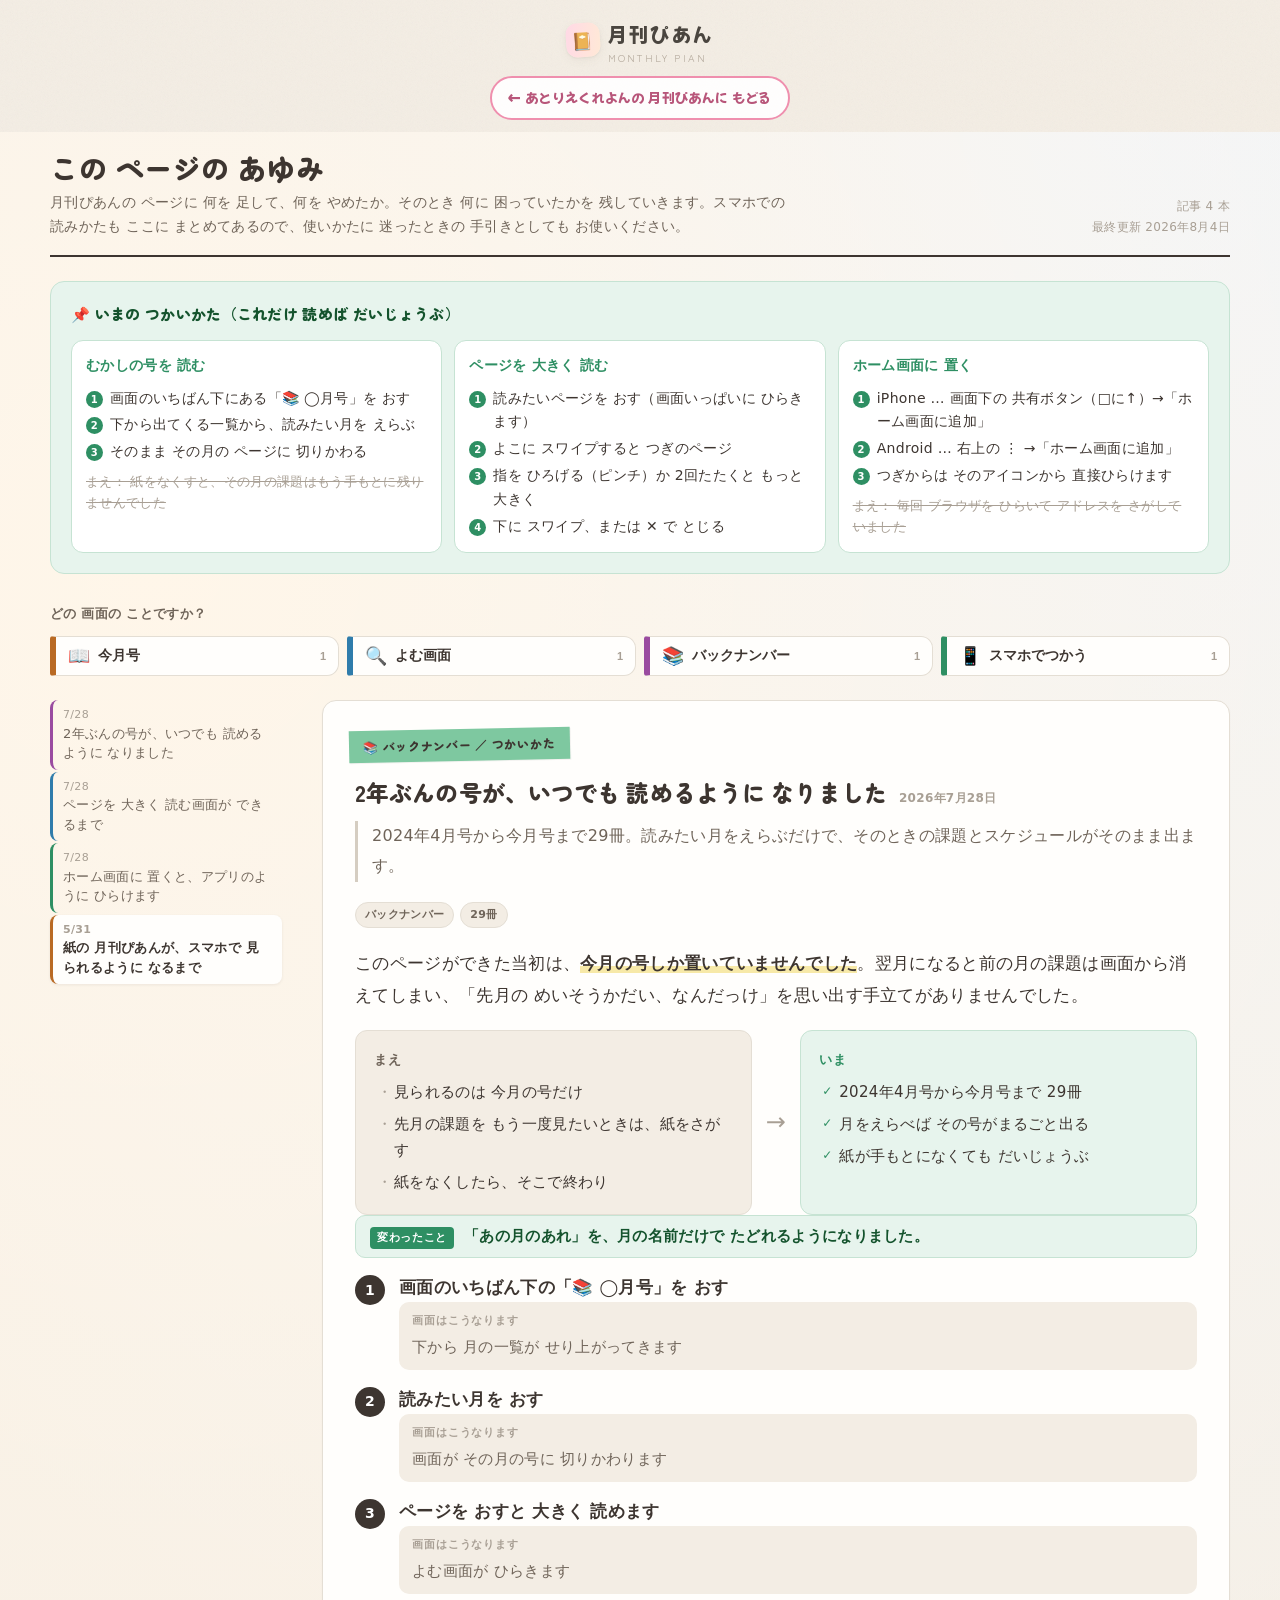
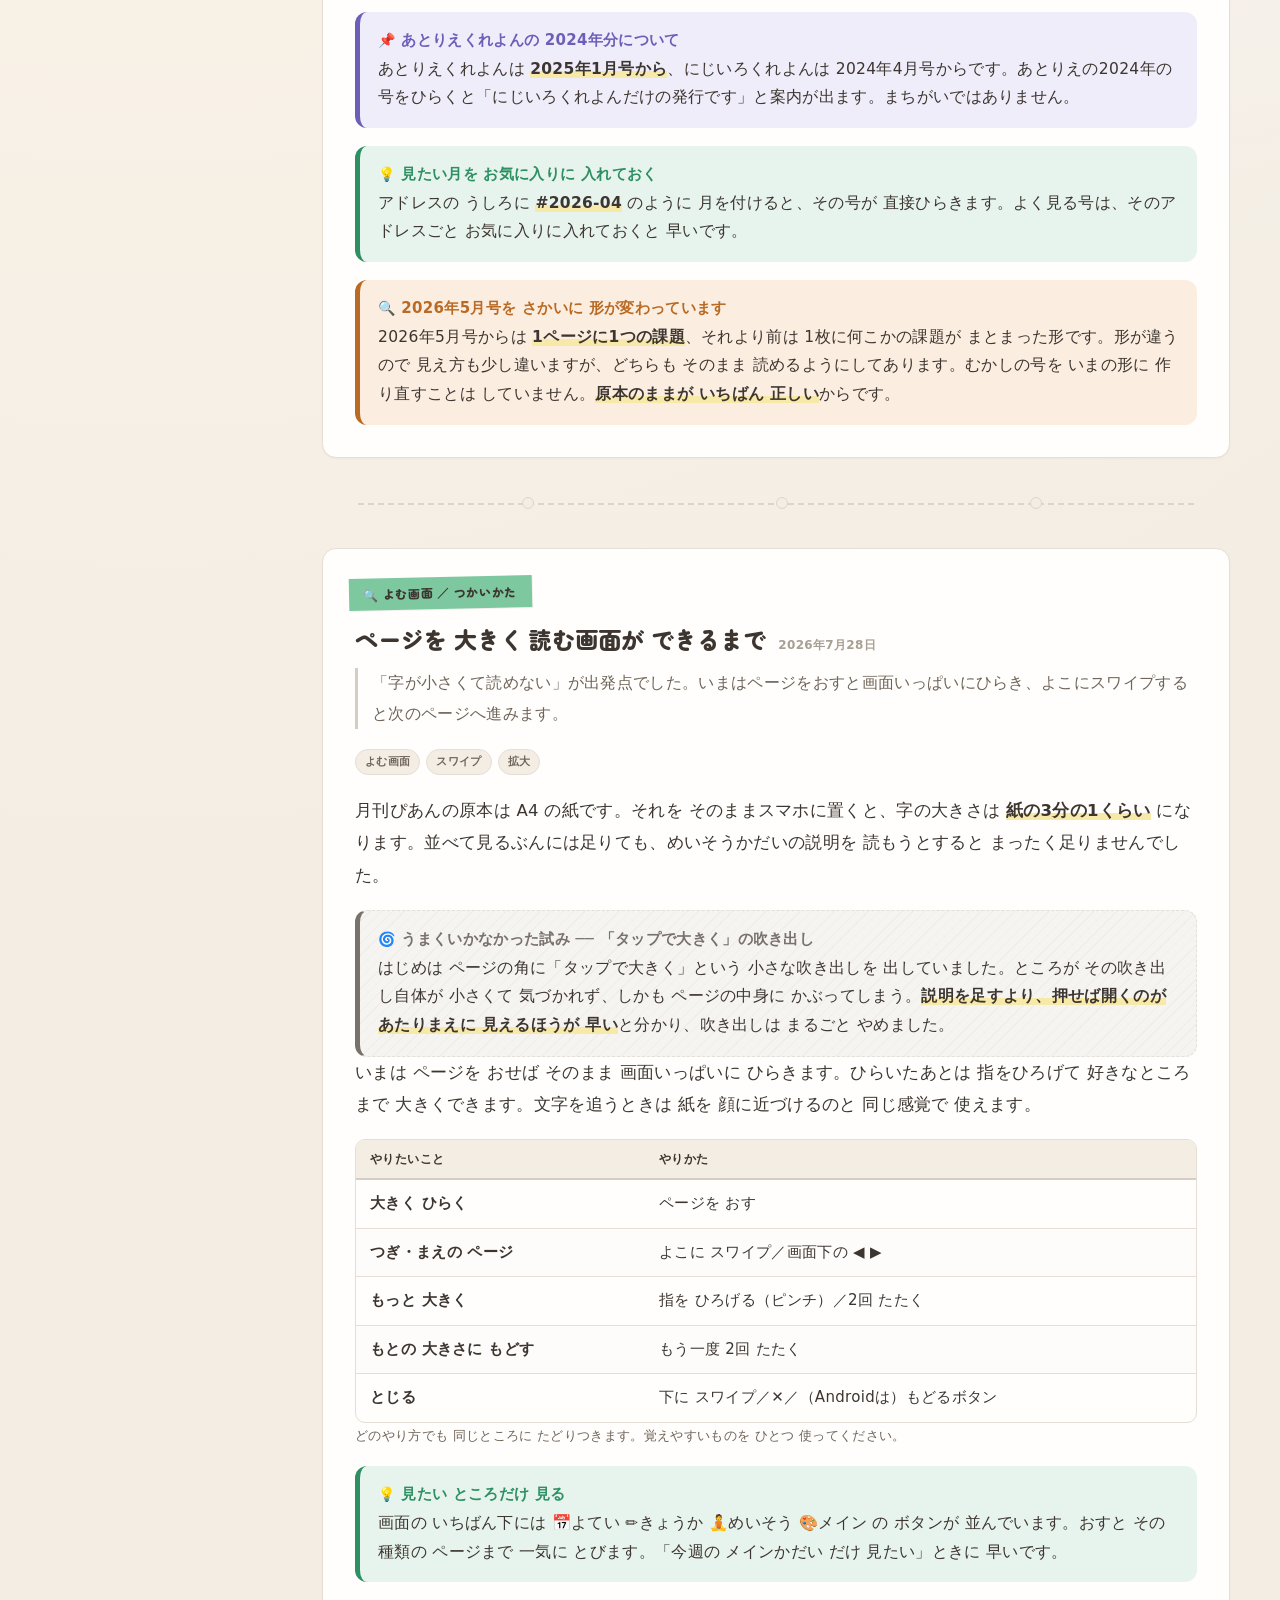
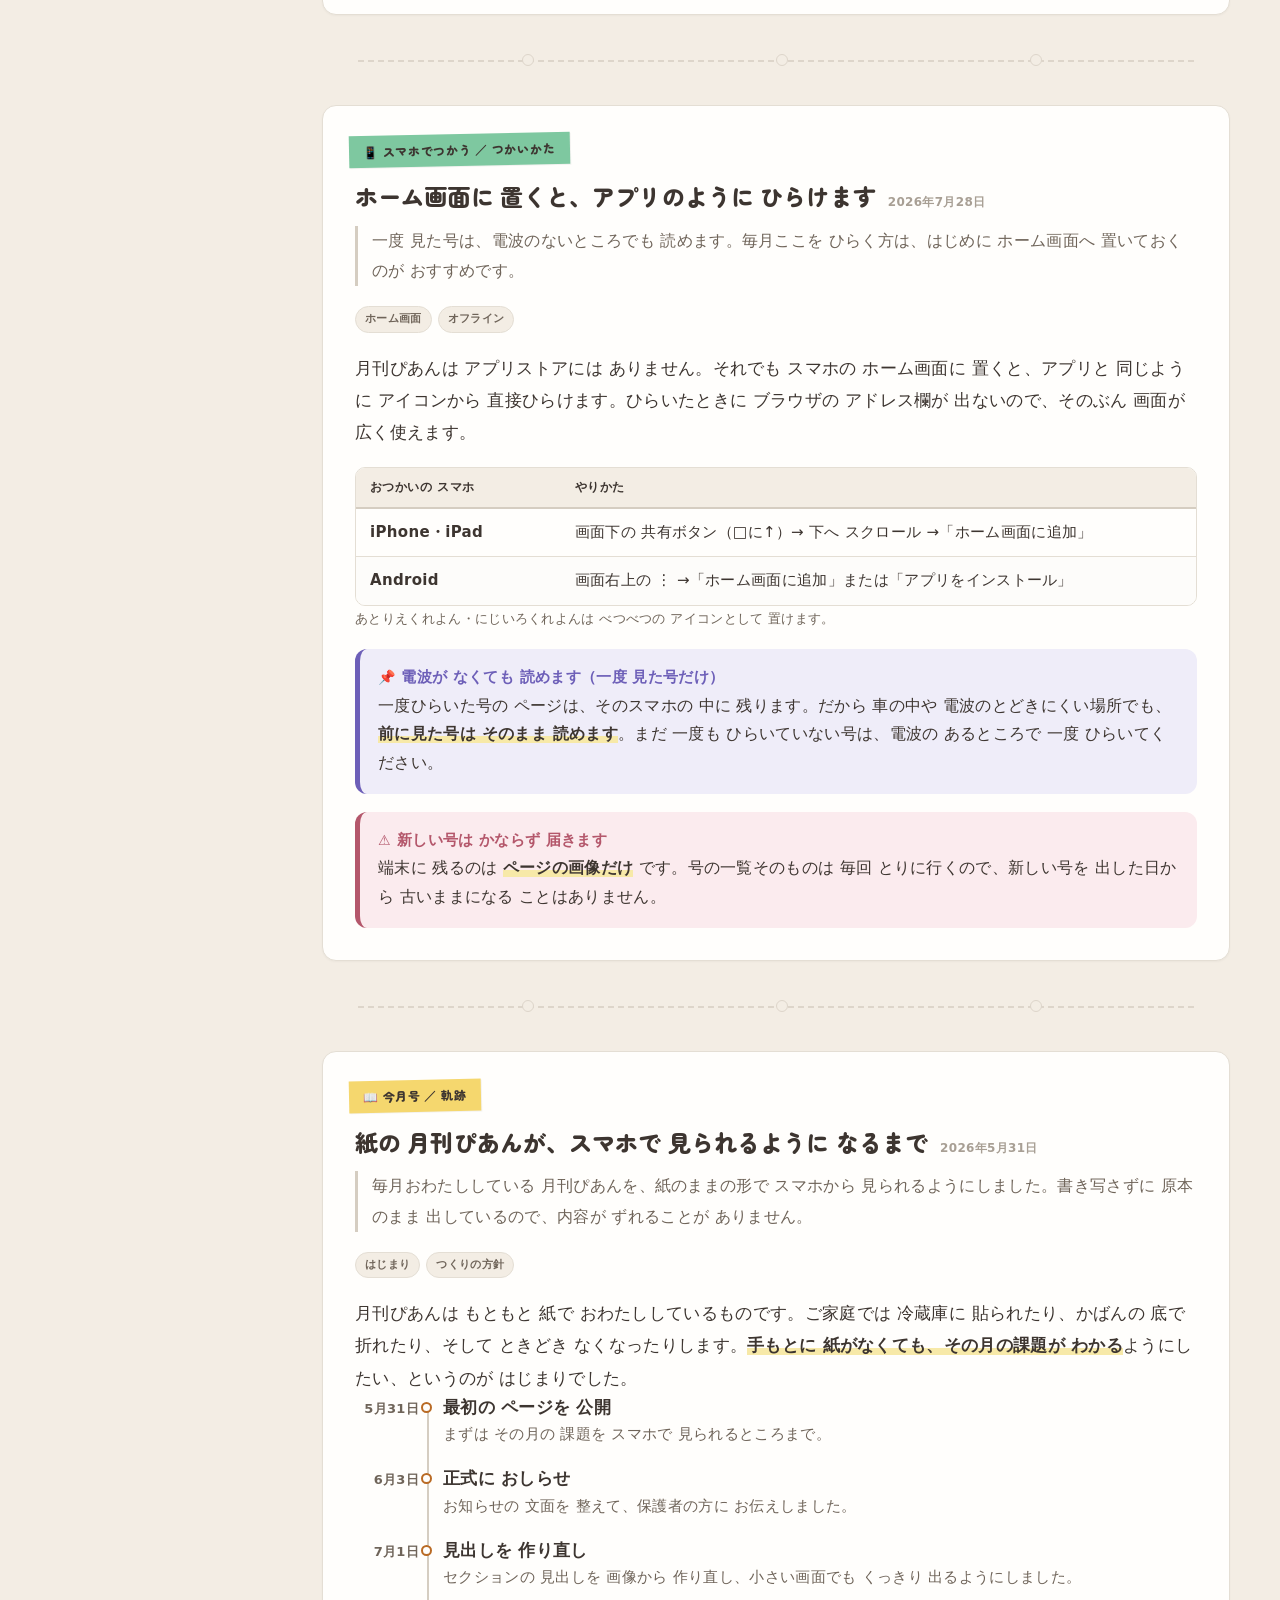
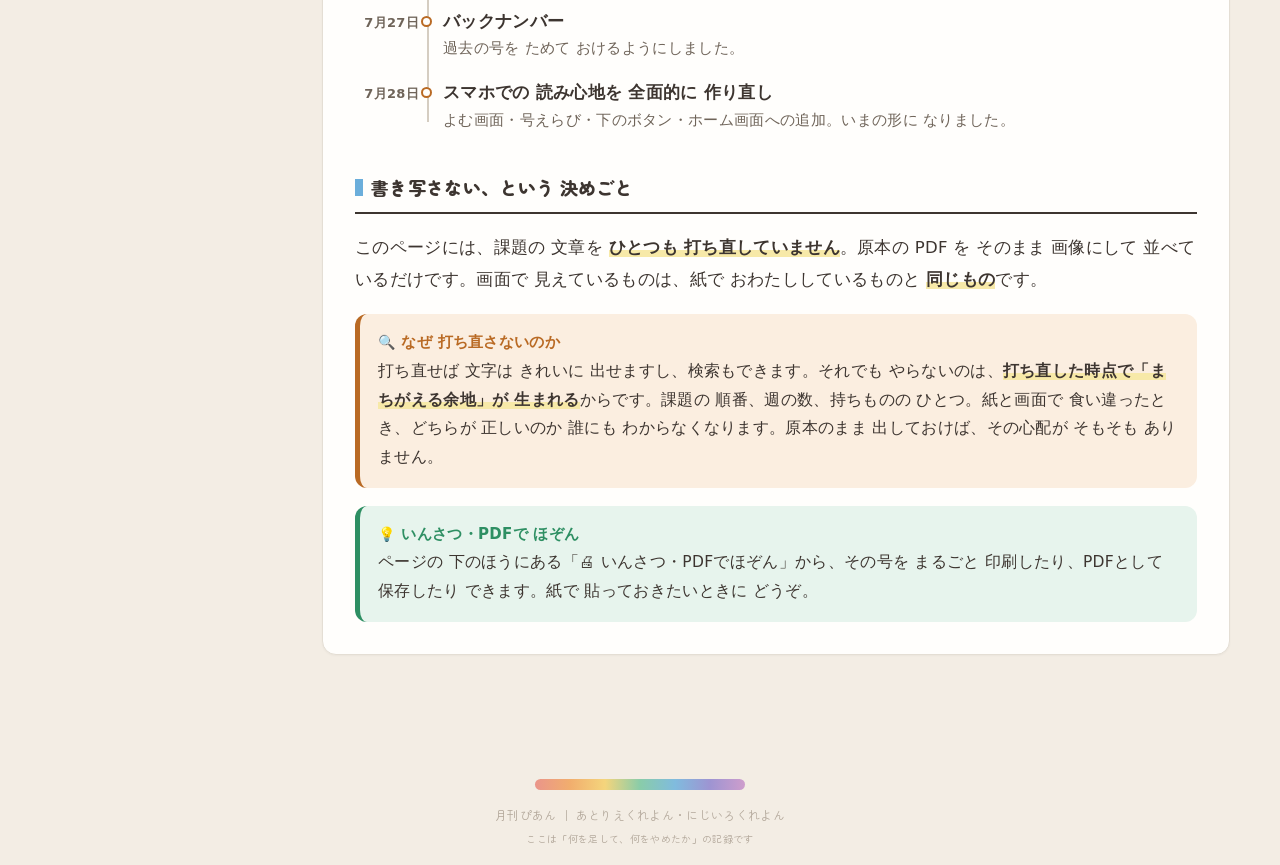
==== commit 5a0078e3: "日誌の色が全部抜けていたのを修正し、フッターの中央寄せを直す - 描画先に .dd-root が付いておらず、日誌の色（--dd-* の変数）が   すべて未定義になっていた。diary.html と" ====
--- a/diary.html
+++ b/diary.html
@@ -34,7 +34,9 @@
   </div>
 </header>
 
-<div id="diaryRoot"></div>
+<!-- dd-root は日誌の色をぜんぶ持っている入れもの。外すと色が全部消えます
+     （assets/diary.js が描き直すときも付け直します） -->
+<div id="diaryRoot" class="dd-root"></div>
 
 <noscript>
   <p class="hero-note" style="margin:28px auto;max-width:680px;">
--- a/assets/pian.css
+++ b/assets/pian.css
@@ -449,7 +449,9 @@
 
 /* ══════════ フッター ══════════ */
 .foot{
-  margin:44px 0 0; padding:0 0 16px; text-align:center;
+  /* 左右は auto。0 にすると .wrap の中央寄せを打ち消してしまい、
+     680px より広い画面（パソコン）でフッターだけ左に寄る */
+  margin:44px auto 0; padding:0 0 16px; text-align:center;
   font-size:12px; color:var(--ink-3); line-height:1.9;
 }
 .rainbow{
--- a/assets/diary.css
+++ b/assets/diary.css
@@ -975,8 +975,13 @@
   min-height:calc(100vh - 200px);   /* 200px ＝ ヘッダー＋フッターのおよその高さ */
 }
 
-/* 日誌のページには下部ドックが出ないので、そのぶんの余白を戻す */
-body.diary-page{ padding-bottom:0; }
+/* 日誌のページには下部ドックが出ないので、そのぶんの余白を戻す。
+   地色も日誌のクラフト紙にそろえる。そろえないと、ヘッダーとフッターにだけ
+   月刊ぴあん本体の背景（大きな色の丸）が半端に残り、継ぎ目が目立つ。 */
+body.diary-page{
+  padding-bottom:0;
+  background:#f3ede4;
+}
 
 /* もどる導線（日誌ページのヘッダー） */
 .diary-back{
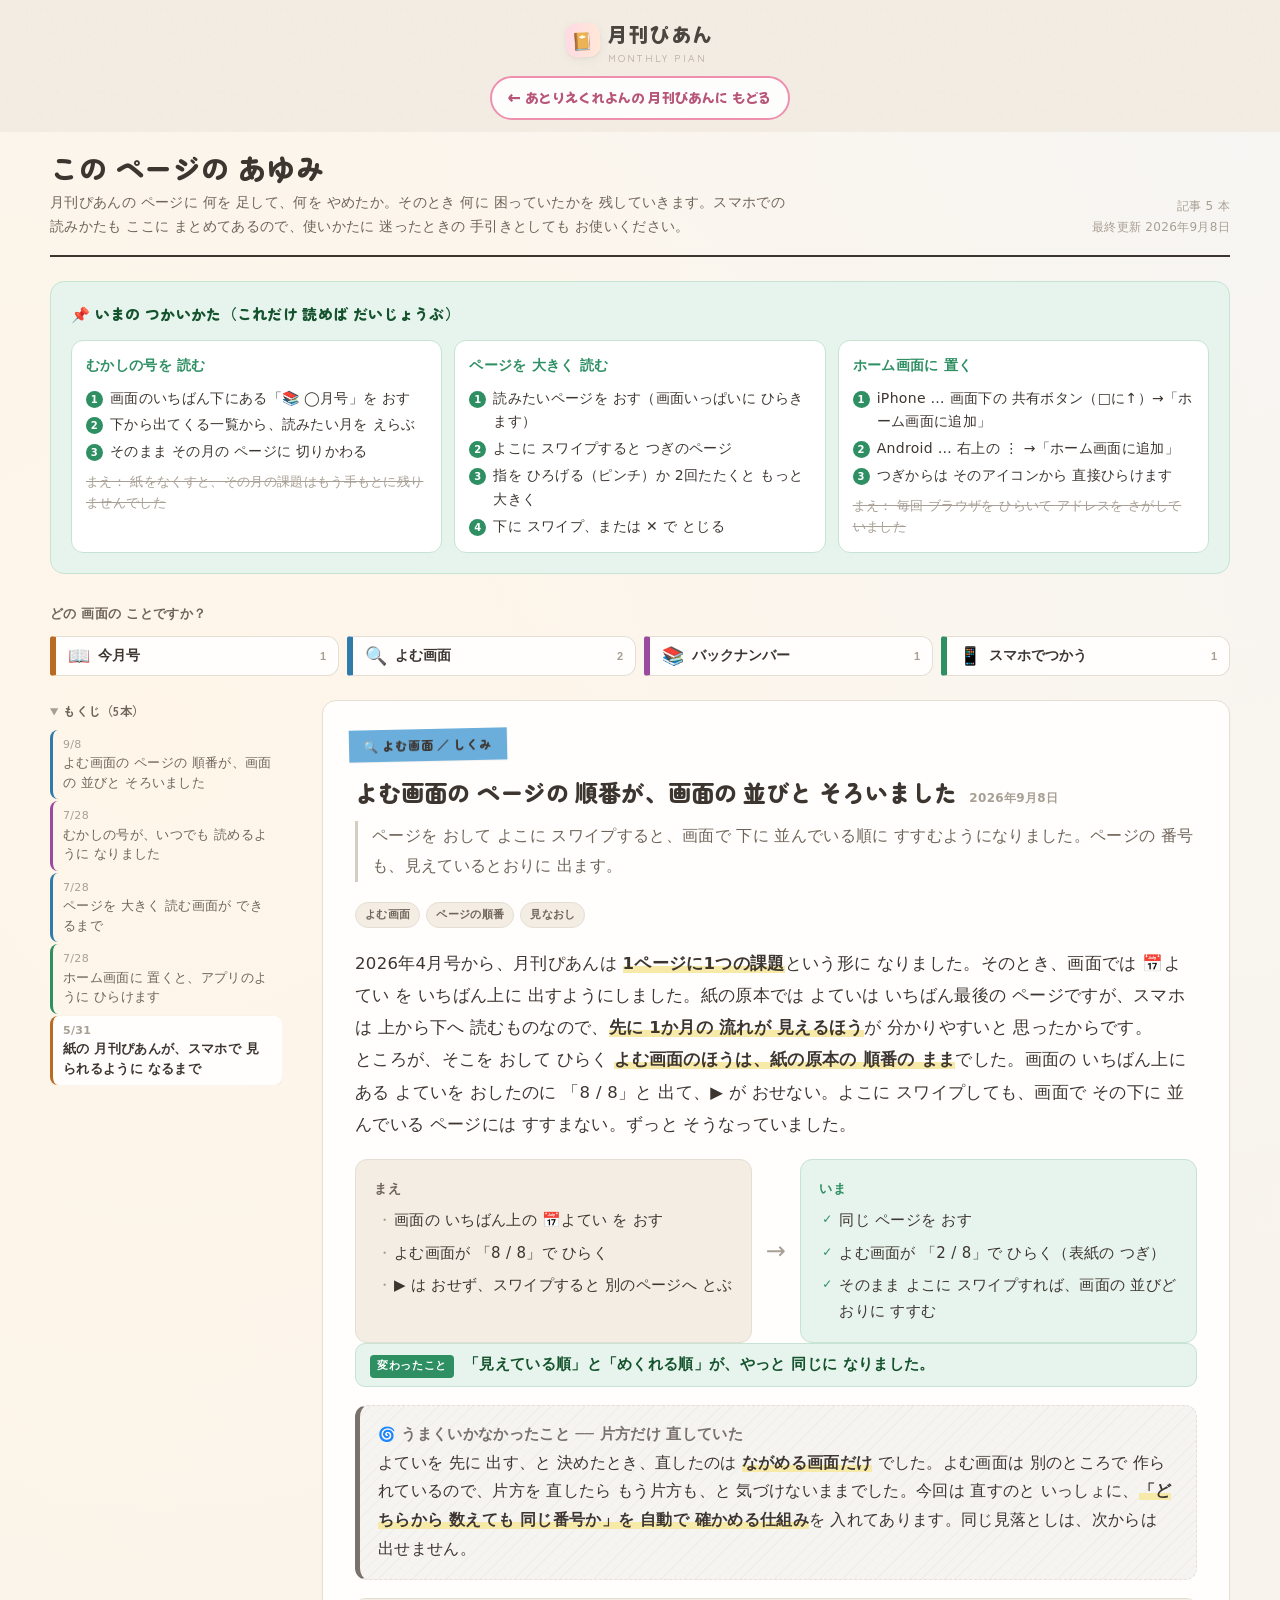
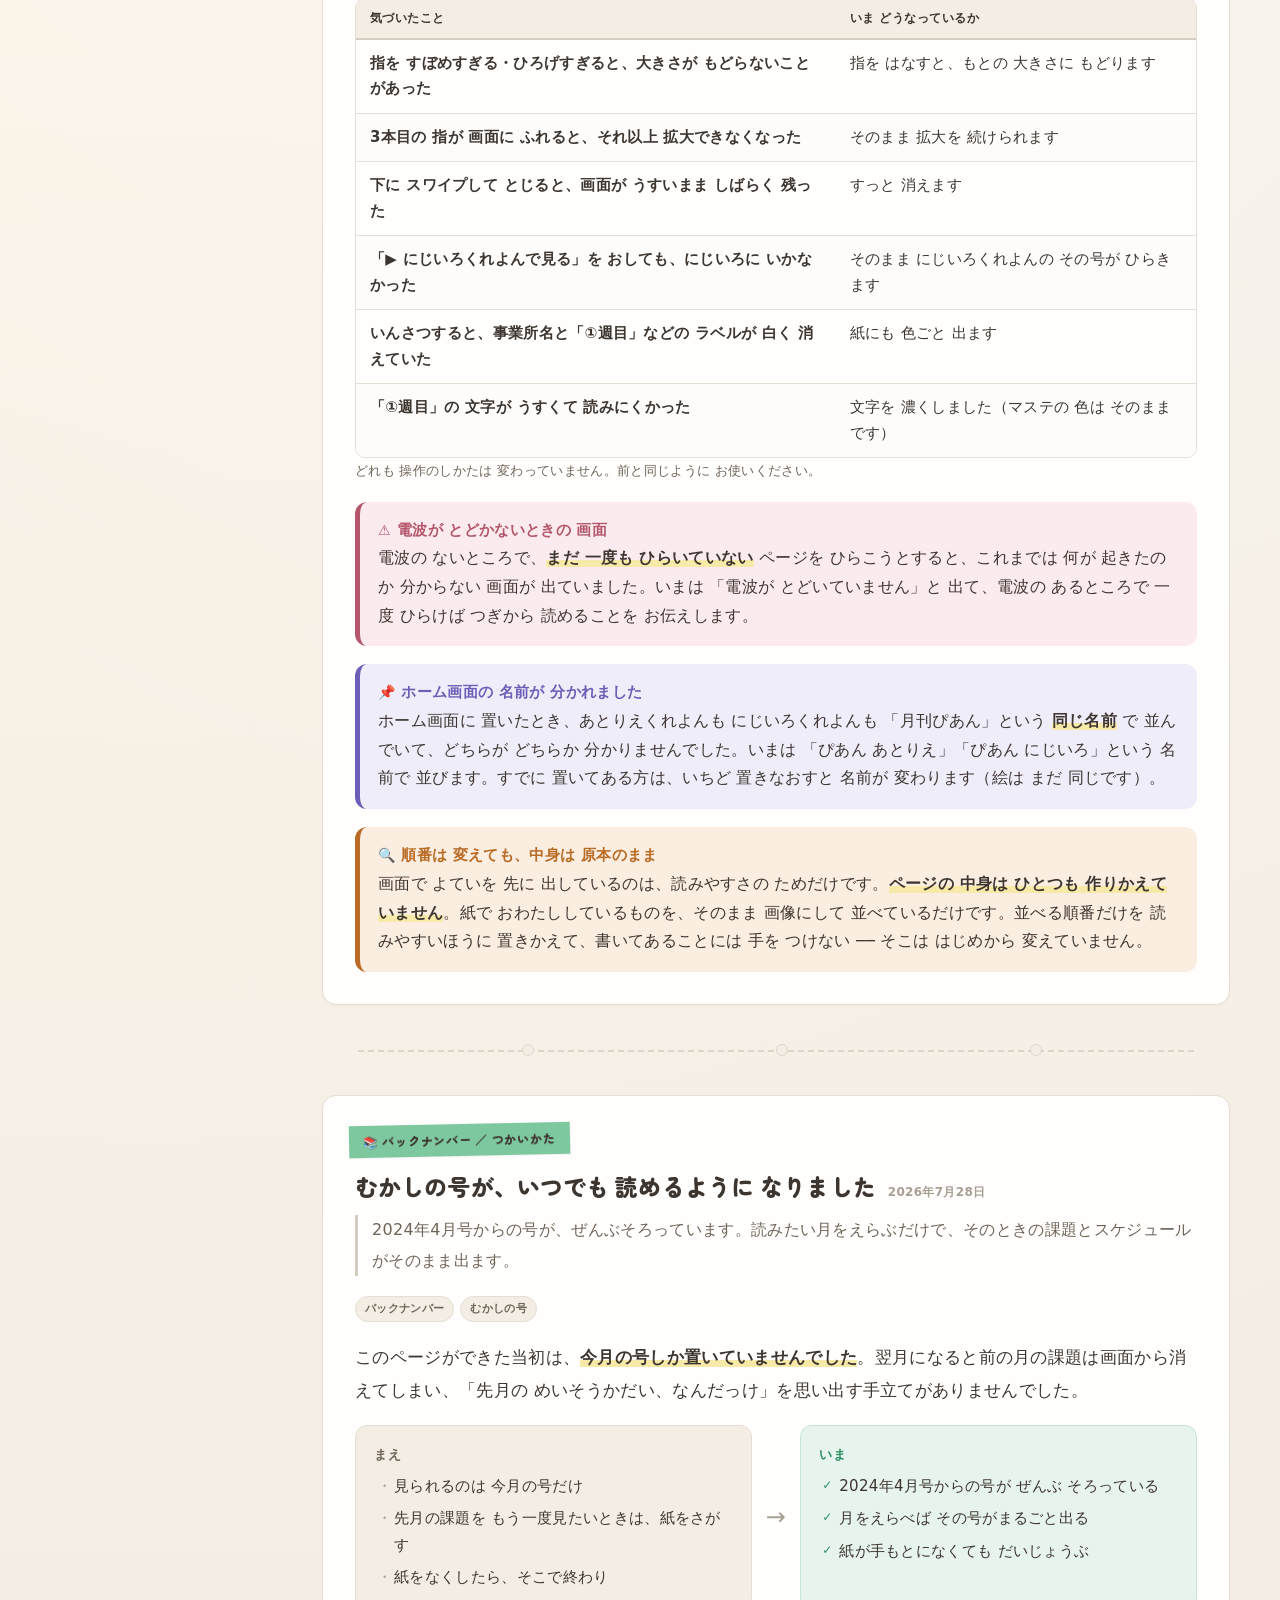
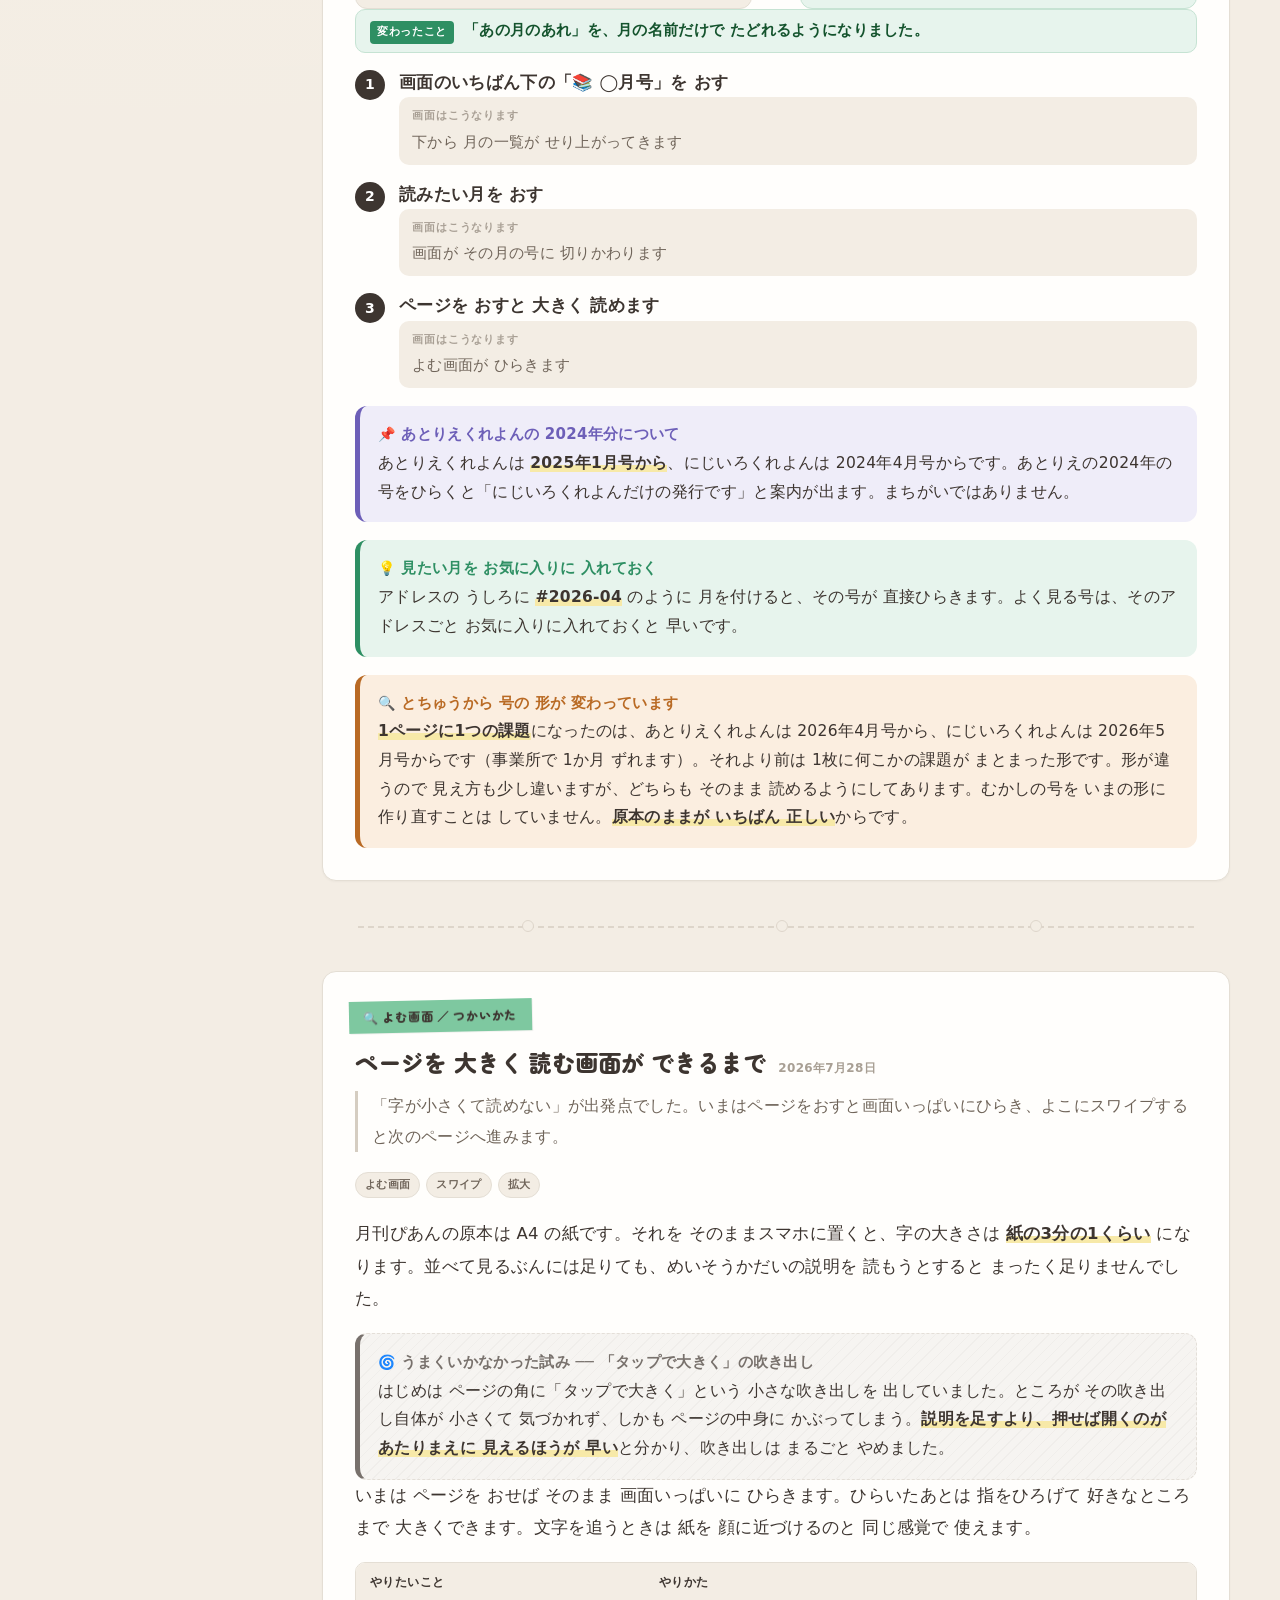
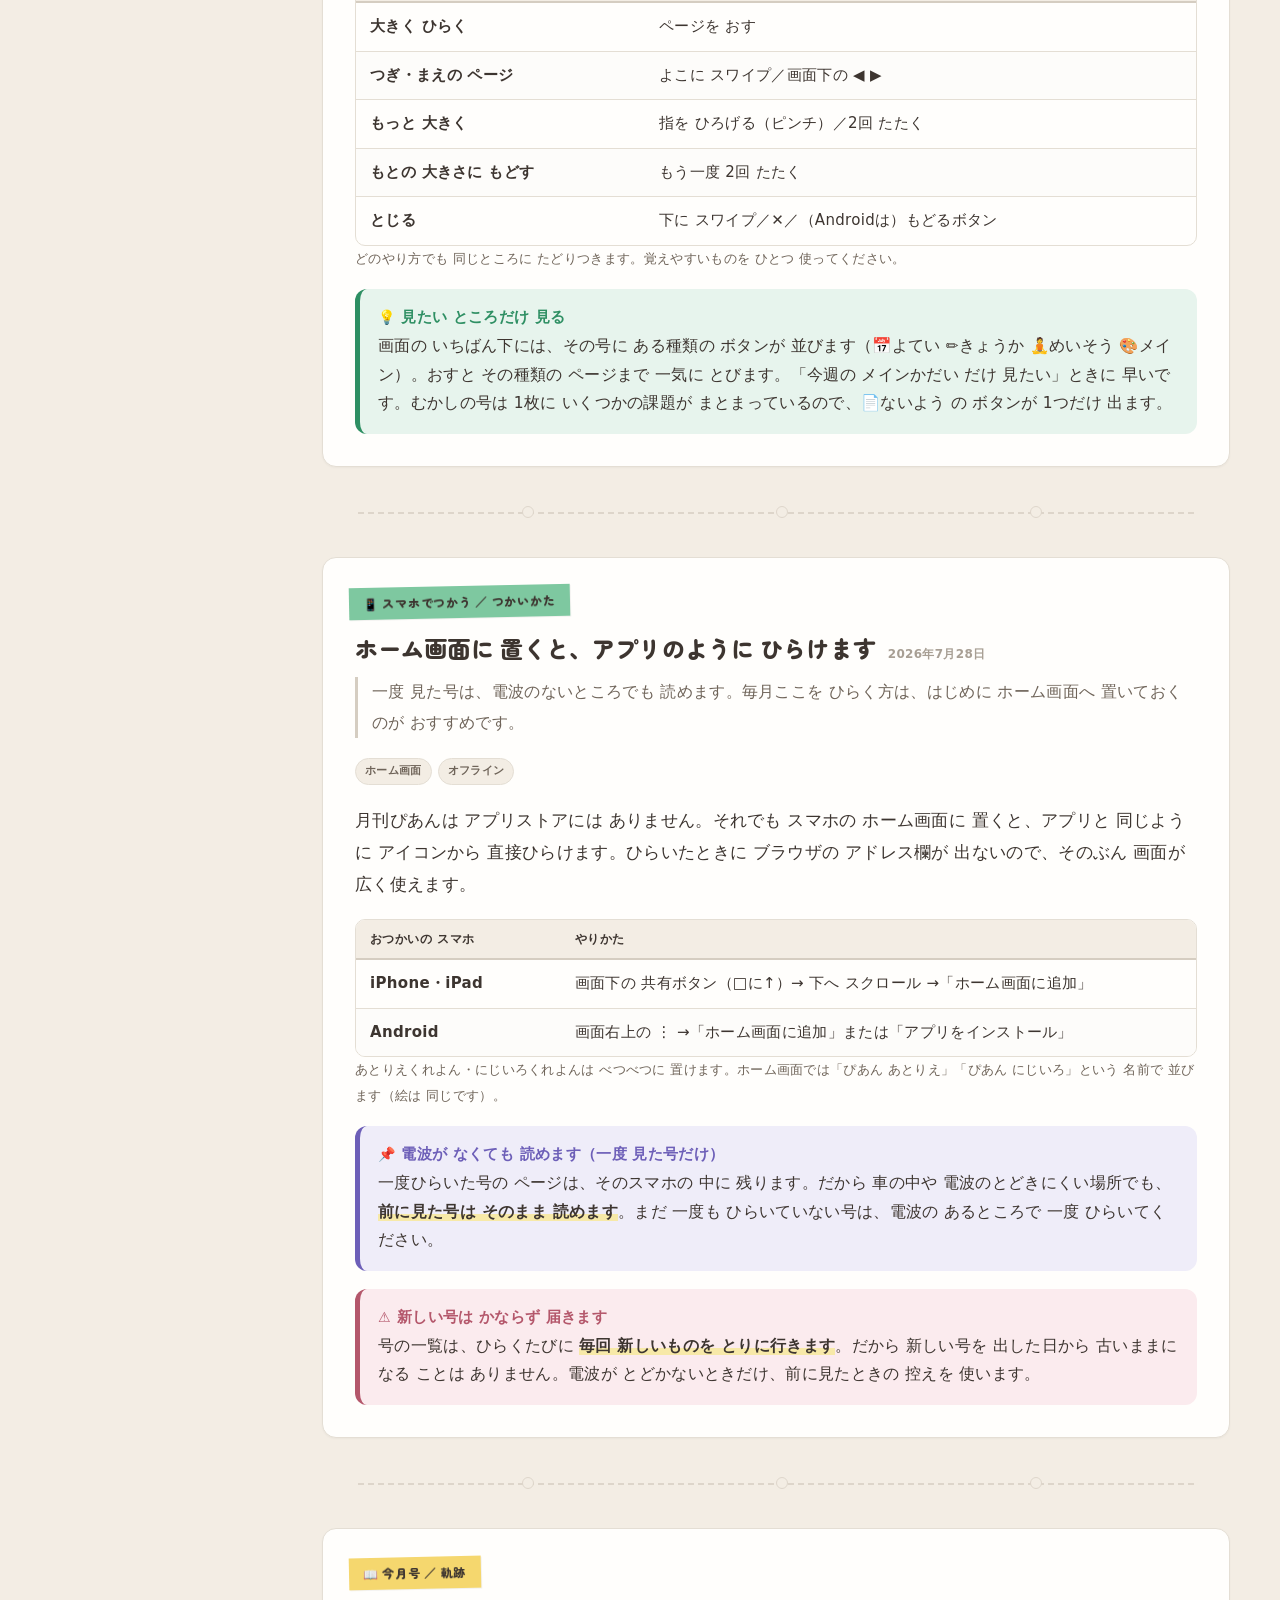
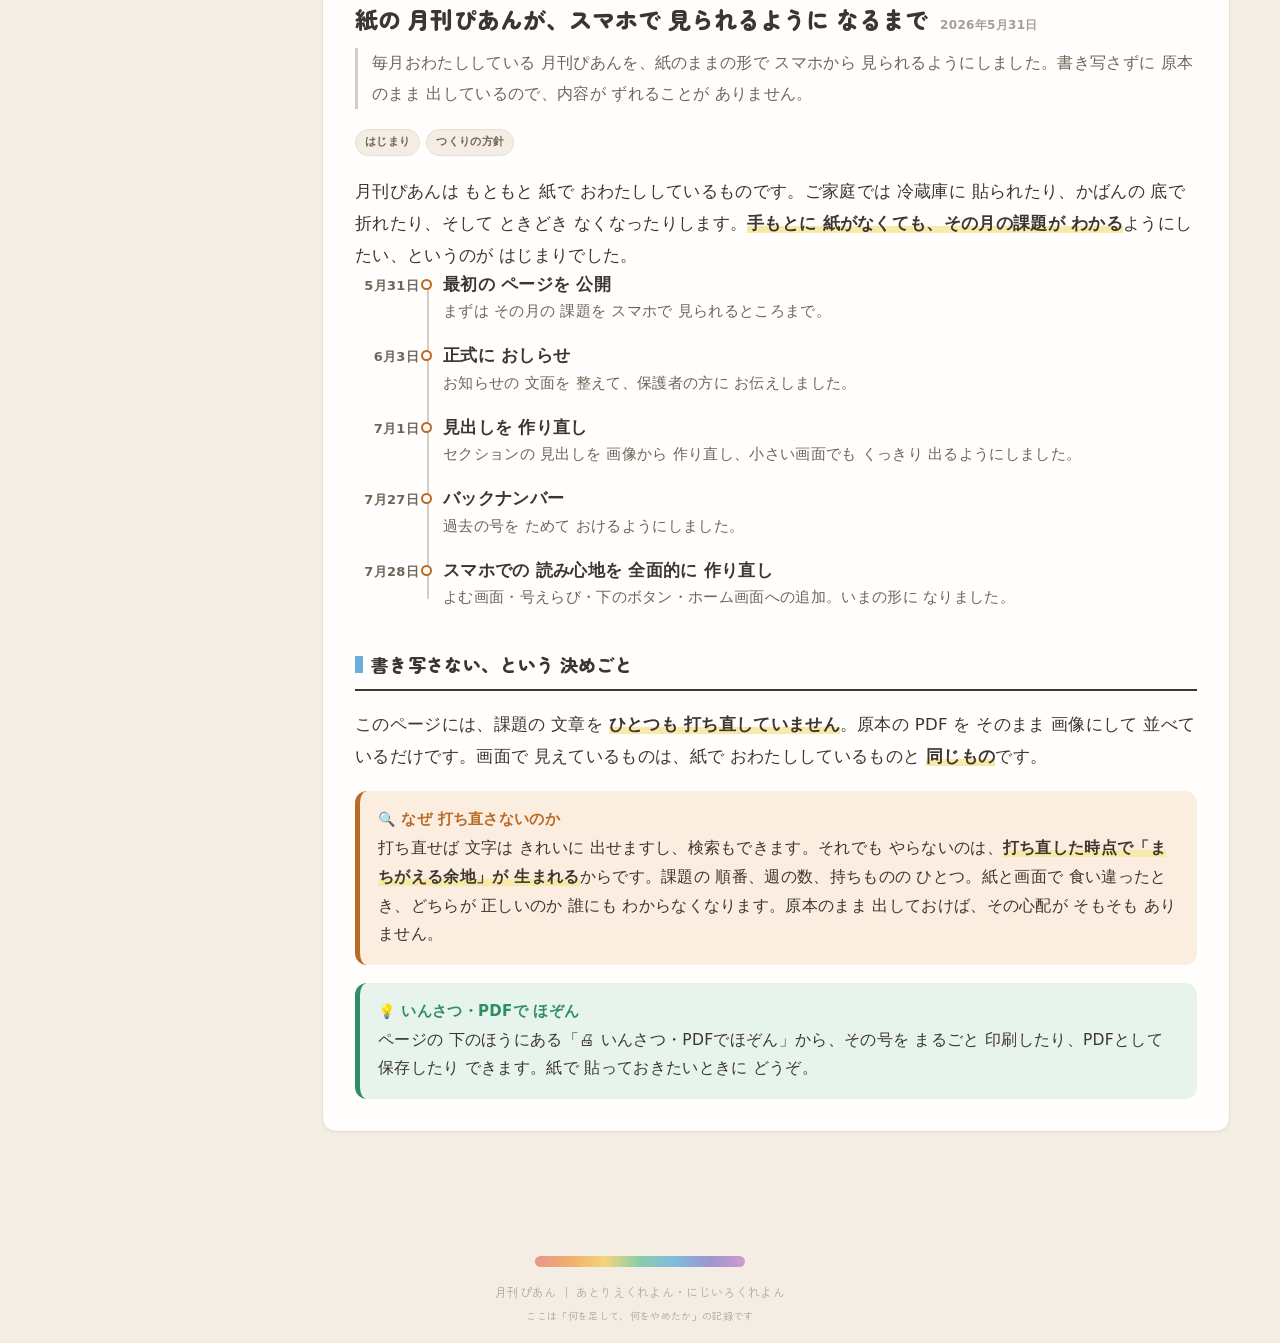
==== commit 74e2d2ce: "全体を洗い直して不具合を修正し、整合チェックを常設した ■ 公開ページから外に出ていたもの - images/getuji-report*.png を削除。業務システム（月次総括）の画面キャプチャで、" ====
--- a/diary.html
+++ b/diary.html
@@ -6,11 +6,14 @@
 <meta name="theme-color" content="#f3ede4" />
 <meta name="description" content="月刊ぴあんのページに何を足して、何をやめたか。スマホでの読みかたの手引きも兼ねています。" />
 <meta property="og:type" content="article" />
+<meta property="og:url" content="https://isoda-crayon.github.io/peern-monthly/diary.html" />
+<meta property="og:image" content="https://isoda-crayon.github.io/peern-monthly/assets/icon-512.png" />
 <meta property="og:title" content="この ページの あゆみ｜月刊ぴあん" />
 <meta property="og:description" content="月刊ぴあんのページに何を足して、何をやめたか。スマホでの読みかたも、ここにまとめてあります。" />
 <title>この ページの あゆみ｜月刊ぴあん</title>
 <link rel="icon" href="data:image/svg+xml,<svg xmlns=%22http://www.w3.org/2000/svg%22 viewBox=%220 0 100 100%22><text y=%22.9em%22 font-size=%2290%22>📔</text></svg>" />
 <link rel="apple-touch-icon" href="assets/apple-touch-icon.png" />
+<meta name="apple-mobile-web-app-title" content="ぴあんの あゆみ" />
 <link rel="preconnect" href="https://fonts.googleapis.com" />
 <link rel="preconnect" href="https://fonts.gstatic.com" crossorigin />
 <link href="https://fonts.googleapis.com/css2?family=Mochiy+Pop+One&family=Zen+Maru+Gothic:wght@500;700&family=Zen+Kaku+Gothic+New:wght@400;500;700;900&display=swap" rel="stylesheet" />
@@ -36,7 +39,8 @@
 
 <!-- dd-root は日誌の色をぜんぶ持っている入れもの。外すと色が全部消えます
      （assets/diary.js が描き直すときも付け直します） -->
-<div id="diaryRoot" class="dd-root"></div>
+<!-- tabindex="-1" は「本文へすすむ」の飛び先にフォーカスを乗せるため（div は既定で受け取れない） -->
+<div id="diaryRoot" class="dd-root" tabindex="-1"></div>
 
 <noscript>
   <p class="hero-note" style="margin:28px auto;max-width:680px;">
--- a/assets/pian.css
+++ b/assets/pian.css
@@ -58,6 +58,9 @@
 html{
   scroll-behavior:smooth;
   scroll-padding-top:14px;
+  /* 固定されているのは下のドック。Tab でページを辿るとき、フォーカスした
+     ボタンがドックの裏に隠れないよう body と同じぶん空けておく */
+  scroll-padding-bottom:calc(var(--dock-h) + 26px + env(safe-area-inset-bottom,0px));
   -webkit-text-size-adjust:100%;
 }
 
@@ -104,10 +107,18 @@
 }
 .skip:focus{left:0;}
 
+/* 目には見えないが読み上げには届く。号を切り替えたことの通知に使う */
+.sr-only{
+  position:absolute; width:1px; height:1px; margin:-1px; padding:0;
+  overflow:hidden; clip-path:inset(50%); white-space:nowrap; border:0;
+}
+
 .wrap{
   position:relative; z-index:1;
   width:100%; max-width:680px; margin:0 auto;
-  padding:0 14px;
+  /* 横向きのとき、ノッチや角丸に文字が入らないようにする（viewport-fit=cover のため） */
+  padding:0 calc(14px + env(safe-area-inset-right,0px))
+          0 calc(14px + env(safe-area-inset-left,0px));
 }
 
 /* ══════════ 読みすすみバー（上端） ══════════ */
@@ -269,9 +280,15 @@
   display:flex; align-items:center; flex-wrap:wrap; gap:8px;
   margin:0 0 9px; padding-left:2px;
 }
+/* マステの文字は濃いインク色にする。白文字だと実測コントラストが
+   schedule 2.03 / subject 2.32 / meditation 3.31 / main 2.10 / other 2.09 と
+   AA(4.5:1) を全色下回る。11.5px の「①週目」は飾りではなく読ませる情報なので、
+   #241f1b（prefers-contrast:more の --ink と同値）に。順に 8.04 / 7.02 / 4.94 /
+   7.78 / 7.80 で全色通過する。**マステの色は1つも変えていない**。
+   assets/diary.css の .dd-tape と同じ判断。 */
 .page-cap .wk{
   display:inline-block; padding:3px 11px; border-radius:3px;
-  font-size:11.5px; letter-spacing:.04em; color:#fff;
+  font-size:11.5px; letter-spacing:.04em; color:#241f1b;
   transform:rotate(-1deg); opacity:.92;
 }
 .sec[data-sec="schedule"] .wk{background:var(--c-schedule);}
@@ -442,10 +459,12 @@
   font-family:var(--font-head); font-size:12px; color:var(--brand-d);
   background:rgba(255,255,255,.95); border:2px solid var(--brand);
   border-radius:999px; box-shadow:0 4px 14px rgba(120,105,90,.22);
-  opacity:0; transform:translateY(10px); pointer-events:none;
-  transition:opacity .25s ease-out, transform .25s ease-out;
-}
-.totop.on{opacity:1; transform:none; pointer-events:auto;}
+  /* visibility も落とす。opacity:0 だけだと、見えていないのに Tab で
+     フォーカスが入り、読み上げにも出てしまう */
+  opacity:0; visibility:hidden; transform:translateY(10px); pointer-events:none;
+  transition:opacity .25s ease-out, transform .25s ease-out, visibility .25s;
+}
+.totop.on{opacity:1; visibility:visible; transform:none; pointer-events:auto;}
 
 /* ══════════ フッター ══════════ */
 .foot{
@@ -463,11 +482,16 @@
 }
 
 /* ══════════ ドック（画面下の操作バー） ══════════ */
+/* JS が動かなかったとき（issues.js の読み込み失敗など）に空のバーが残らないよう、
+   HTML の hidden を効かせる。display:flex は [hidden]{display:none} に勝つため。 */
+.dock[hidden]{display:none;}
 .dock{
   position:fixed; left:0; right:0; bottom:0; z-index:50;
   display:flex; align-items:center; gap:8px;
   min-height:var(--dock-h);
-  padding:8px 10px calc(8px + env(safe-area-inset-bottom,0px));
+  padding:8px calc(10px + env(safe-area-inset-right,0px))
+          calc(8px + env(safe-area-inset-bottom,0px))
+          calc(10px + env(safe-area-inset-left,0px));
   background:rgba(255,250,244,.92);
   -webkit-backdrop-filter:blur(14px) saturate(1.3);
   backdrop-filter:blur(14px) saturate(1.3);
@@ -552,7 +576,9 @@
 /* ══════════ ページビューア（フルスクリーン） ══════════ */
 .viewer{
   border:0; padding:0; margin:0;
-  width:100vw; height:100dvh; max-width:none; max-height:none;
+  /* dvh 非対応（Safari 15.3 以前など）では height ごと捨てられ、dialog の既定
+     height:fit-content に戻って中身が潰れる。先に vh を置いて受け止める */
+  width:100vw; height:100vh; height:100dvh; max-width:none; max-height:none;
   background:#221e1b; color:#fff;
   overflow:hidden;
   opacity:1;
@@ -640,8 +666,10 @@
 }
 
 /* 没入モード（単タップでバーを隠す） */
-.viewer.ui-hide .v-top{opacity:0; transform:translateY(-12px); pointer-events:none;}
-.viewer.ui-hide .v-bottom{opacity:0; transform:translateY(12px); pointer-events:none;}
+/* 隠すときは visibility も落とす。opacity:0 だけだと、見えていないボタンに
+   Tab でフォーカスが入り、読み上げにも「✕ とじる ボタン」が残る */
+.viewer.ui-hide .v-top{opacity:0; visibility:hidden; transform:translateY(-12px); pointer-events:none;}
+.viewer.ui-hide .v-bottom{opacity:0; visibility:hidden; transform:translateY(12px); pointer-events:none;}
 
 .v-hint{
   position:absolute; left:50%; bottom:calc(96px + env(safe-area-inset-bottom,0px));
@@ -662,6 +690,7 @@
 .issue .sec:nth-of-type(2){animation-delay:.08s;}
 .issue .sec:nth-of-type(3){animation-delay:.12s;}
 .issue .sec:nth-of-type(4){animation-delay:.16s;}
+.issue .sec:nth-of-type(5){animation-delay:.20s;} /* SEC_ORDER は5種。1つでも欠けると遅延0で先に出る */
 @keyframes rise{
   from{opacity:0; transform:translateY(10px);}
   to{opacity:1; transform:none;}
@@ -692,8 +721,17 @@
   body{background:#fff; padding-bottom:0;}
   body::before,.site,.progress,.dock,.sheet,.viewer,.read-start,
   .archive,.tools,.totop,.skip,.page-hint{display:none !important;}
+  /* 画面での操作説明は紙の上では意味を持たない */
+  .foot small{display:none !important;}
   .wrap{max-width:none; padding:0;}
   .issue,.issue .sec{animation:none;}
+  /* 事業所名と週ラベルは色地に白文字。印刷は既定で背景を落とすので、
+     このままだと白い紙に白い文字＝消える。地の色ごと刷る */
+  .hero-kicker,.page-cap .wk,.sec-head .ico{
+    -webkit-print-color-adjust:exact; print-color-adjust:exact;
+  }
+  /* 表紙も本文ページと同じく、見出しだけの紙が挟まらないようにする */
+  .cover{break-inside:avoid;}
   .page{margin:0 0 10mm; break-inside:avoid;}
   .page-view.is-crop{overflow:visible;}
   .page-view.is-crop img{aspect-ratio:auto; object-fit:fill;} /* 紙では省略せず全体を出す */
--- a/assets/diary.css
+++ b/assets/diary.css
@@ -1018,6 +1018,19 @@
   /* 広い画面では移植元どおり左のサイドバーに出す（.dd-layout と同じ境目）。
      畳む枠のほうは素通しにして、中の .dd-toc をそのまま見せる */
   .dd-toc-fold{ border:0; background:none; }
-  .dd-toc-fold > summary{ display:none; }
-  .dd-toc-fold .dd-toc{ padding:0; }
-}
+  /* summary は消さない。消すと、もくじを畳んだまま画面を広げた人（iPad を横に回す等）が
+     開き直す手がかりを失う。広い画面では小さな見出しとして置く */
+  .dd-toc-fold > summary{
+    padding:0 0 .4rem; font-size:.78rem; letter-spacing:.04em; color:var(--dd-ink-2);
+  }
+  .dd-toc-fold .dd-toc{
+    padding:0;
+    /* 上の .dd-toc-fold .dd-toc{position:static} はメディアクエリの外にあり、
+       詳細度で移植元の .dd-toc{position:sticky} に勝つため、どの画面幅でも
+       貼り付かなくなっていた。広い画面では移植元どおり sticky に戻す。
+       いま読んでいる記事を目次で光らせる仕掛け（assets/diary.js の spy）は
+       目次が画面に残っていて初めて意味を持つ。 */
+    position:sticky; top:5.5rem;
+    max-height:calc(100dvh - 7rem); overflow:auto;
+  }
+}
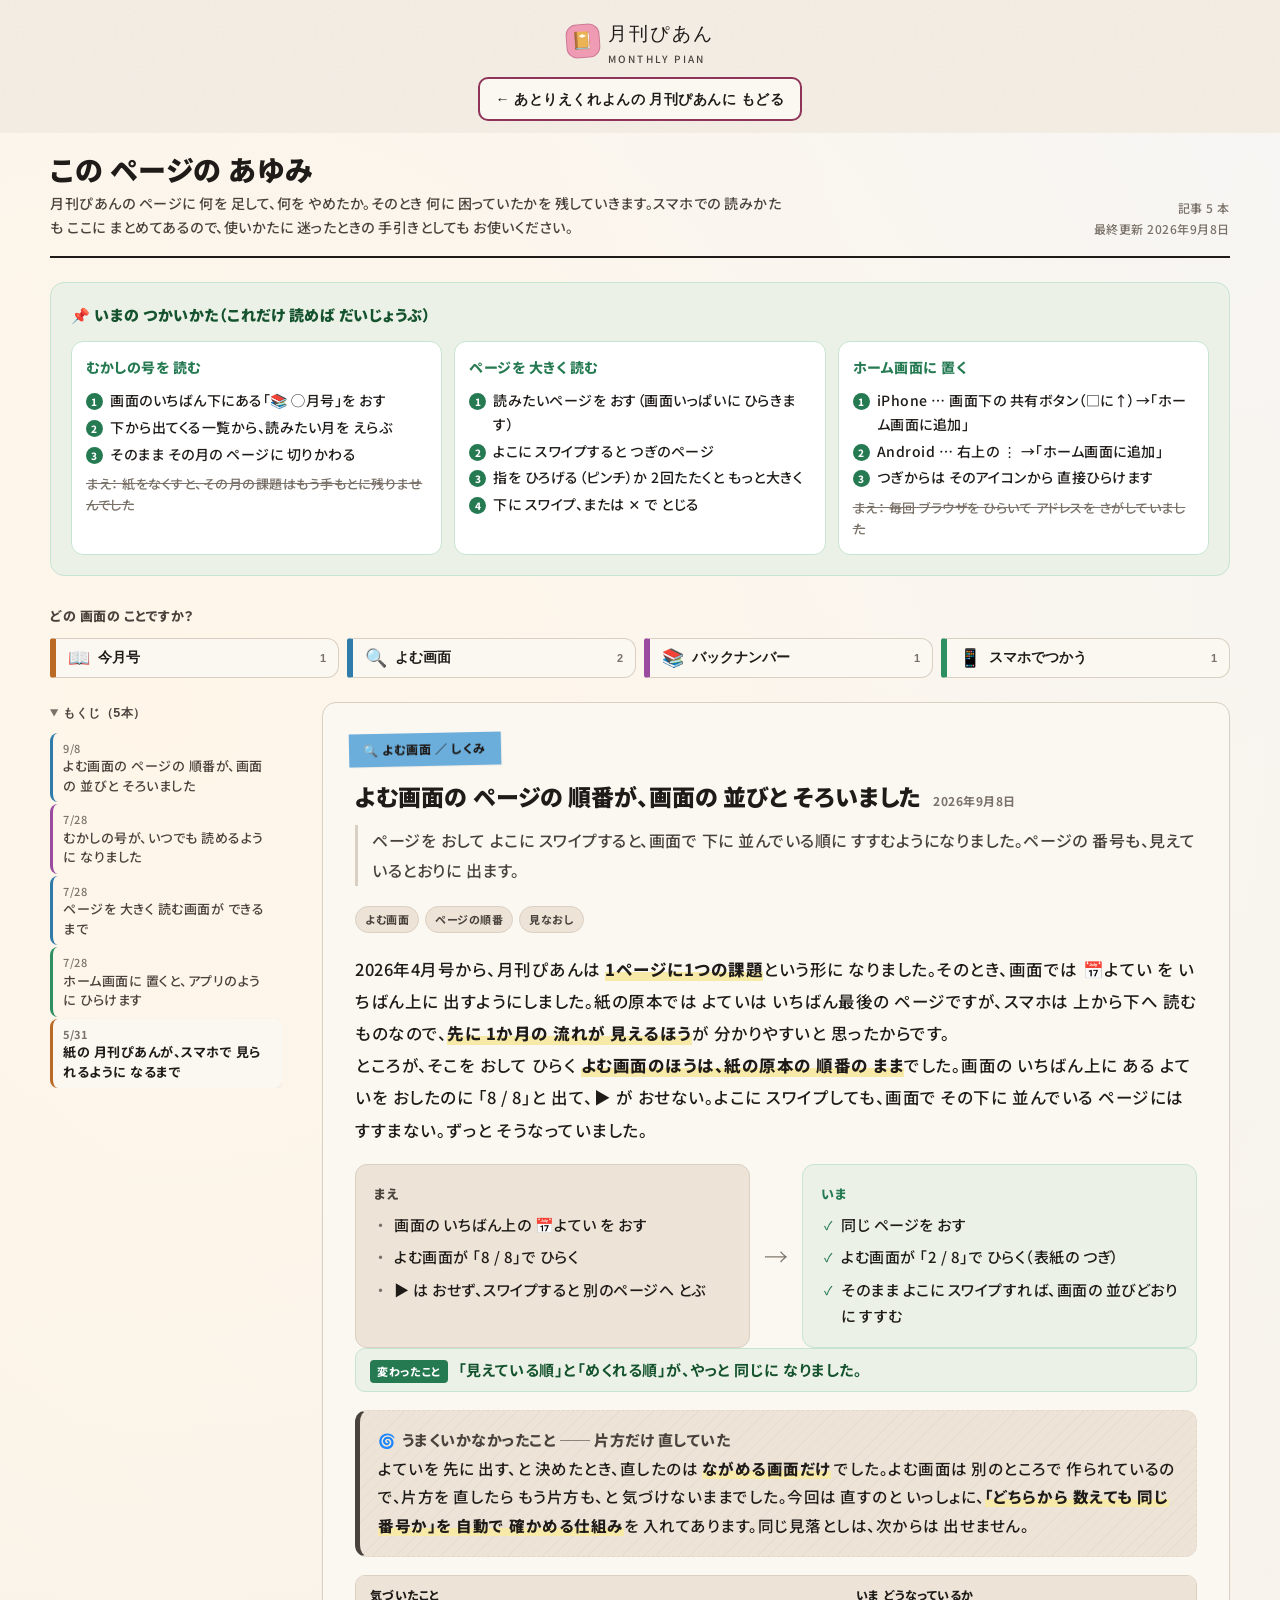
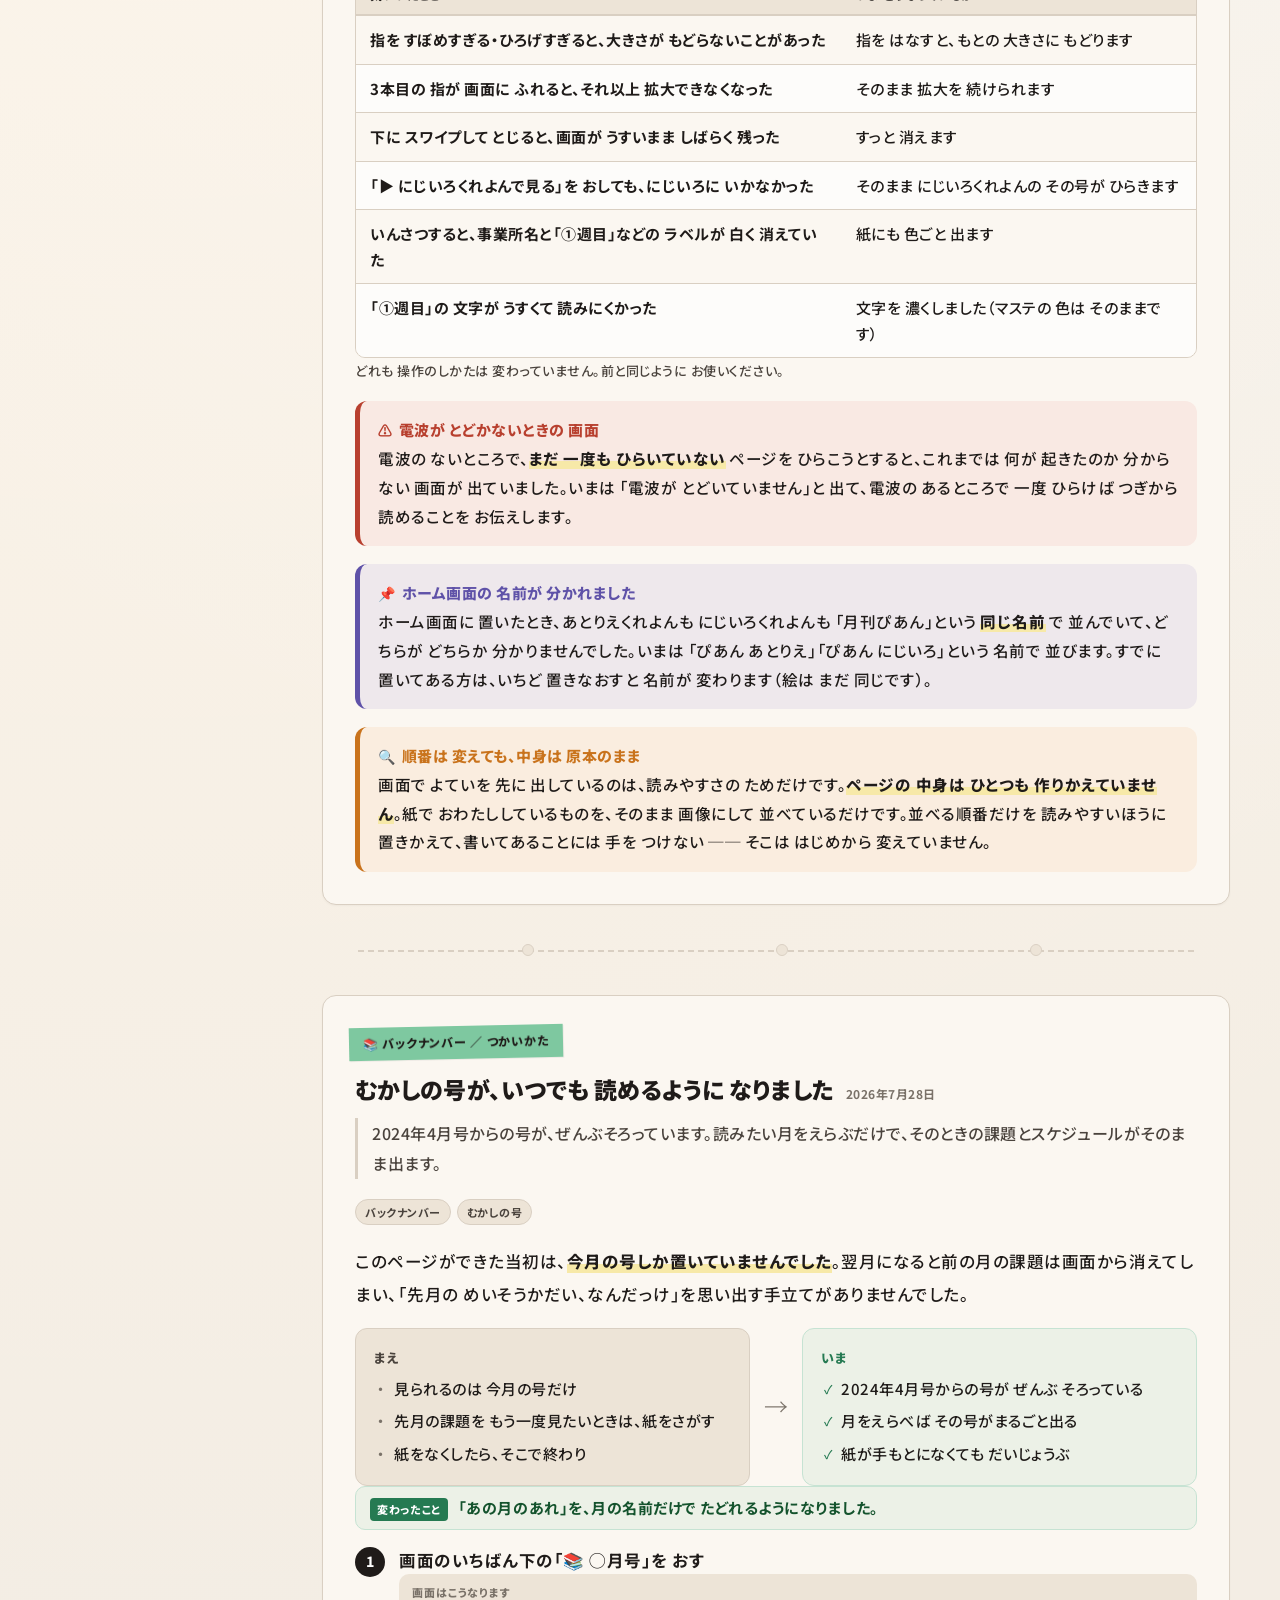
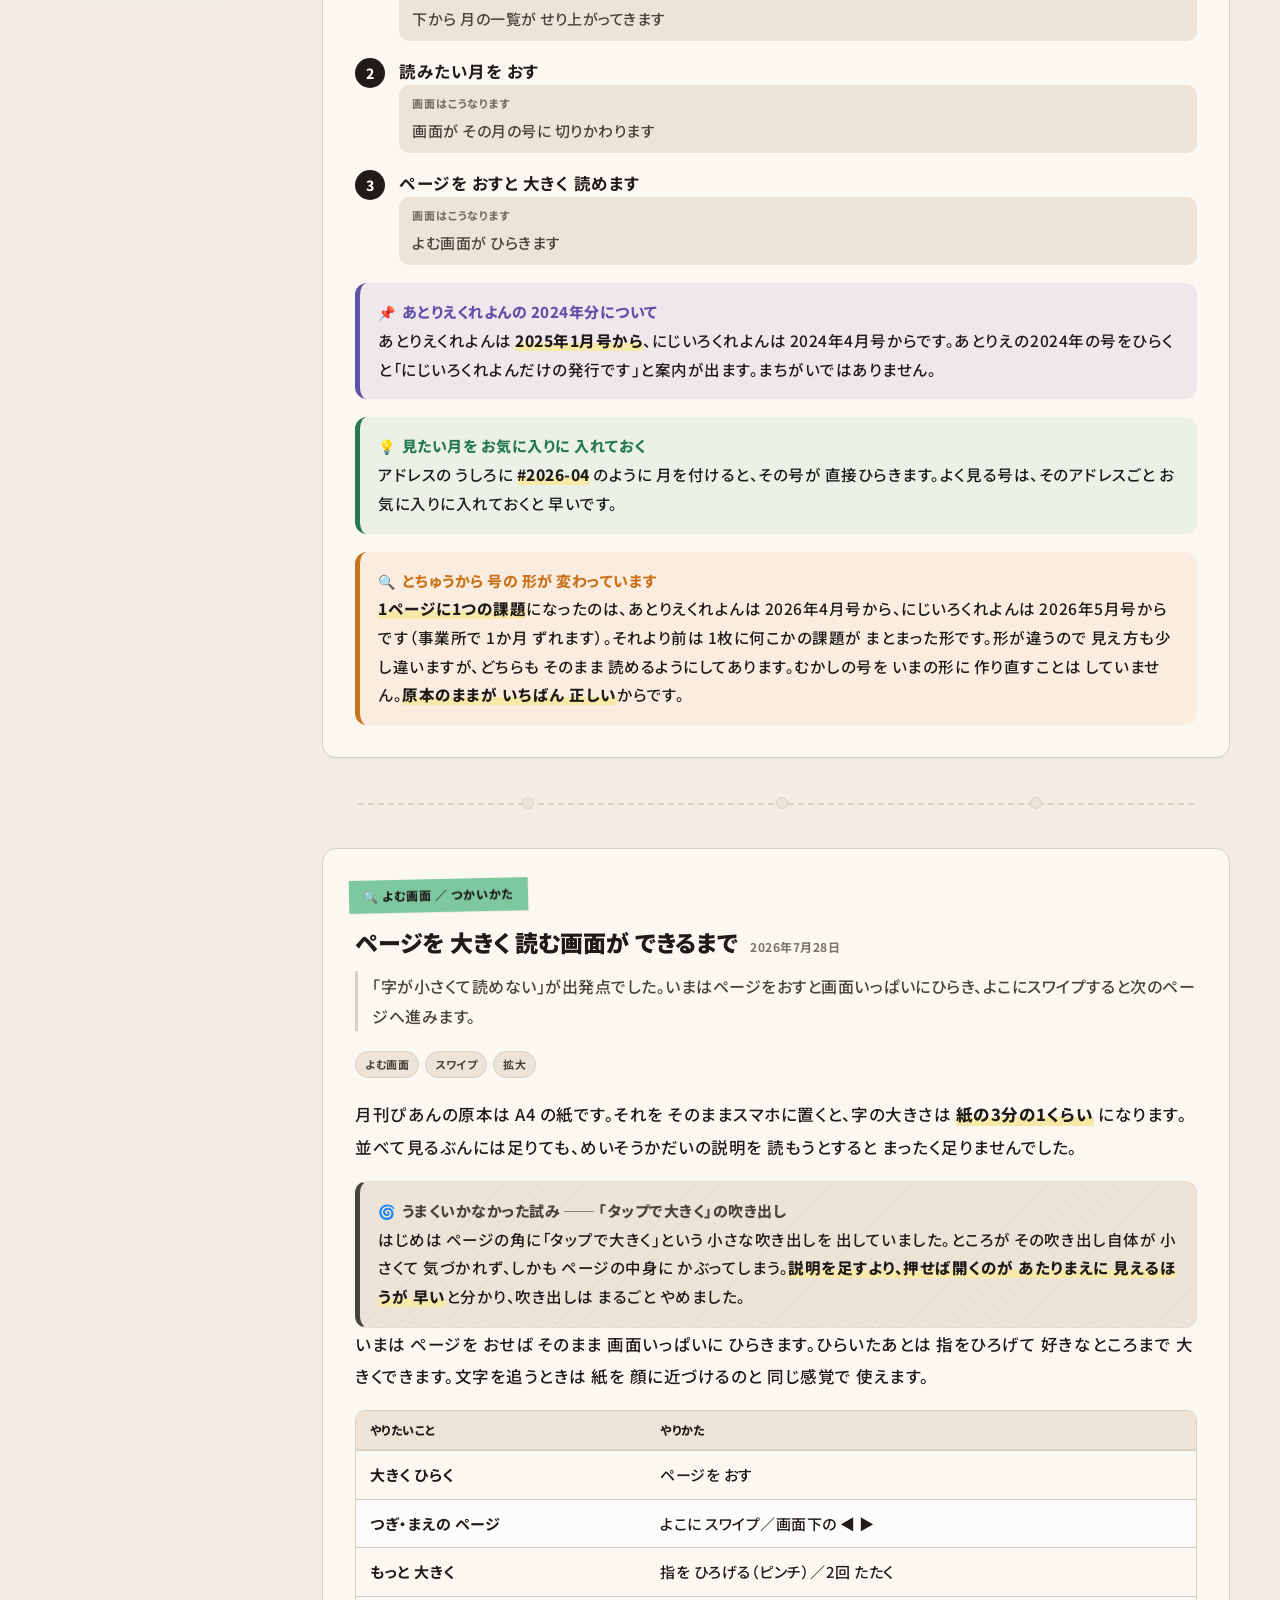
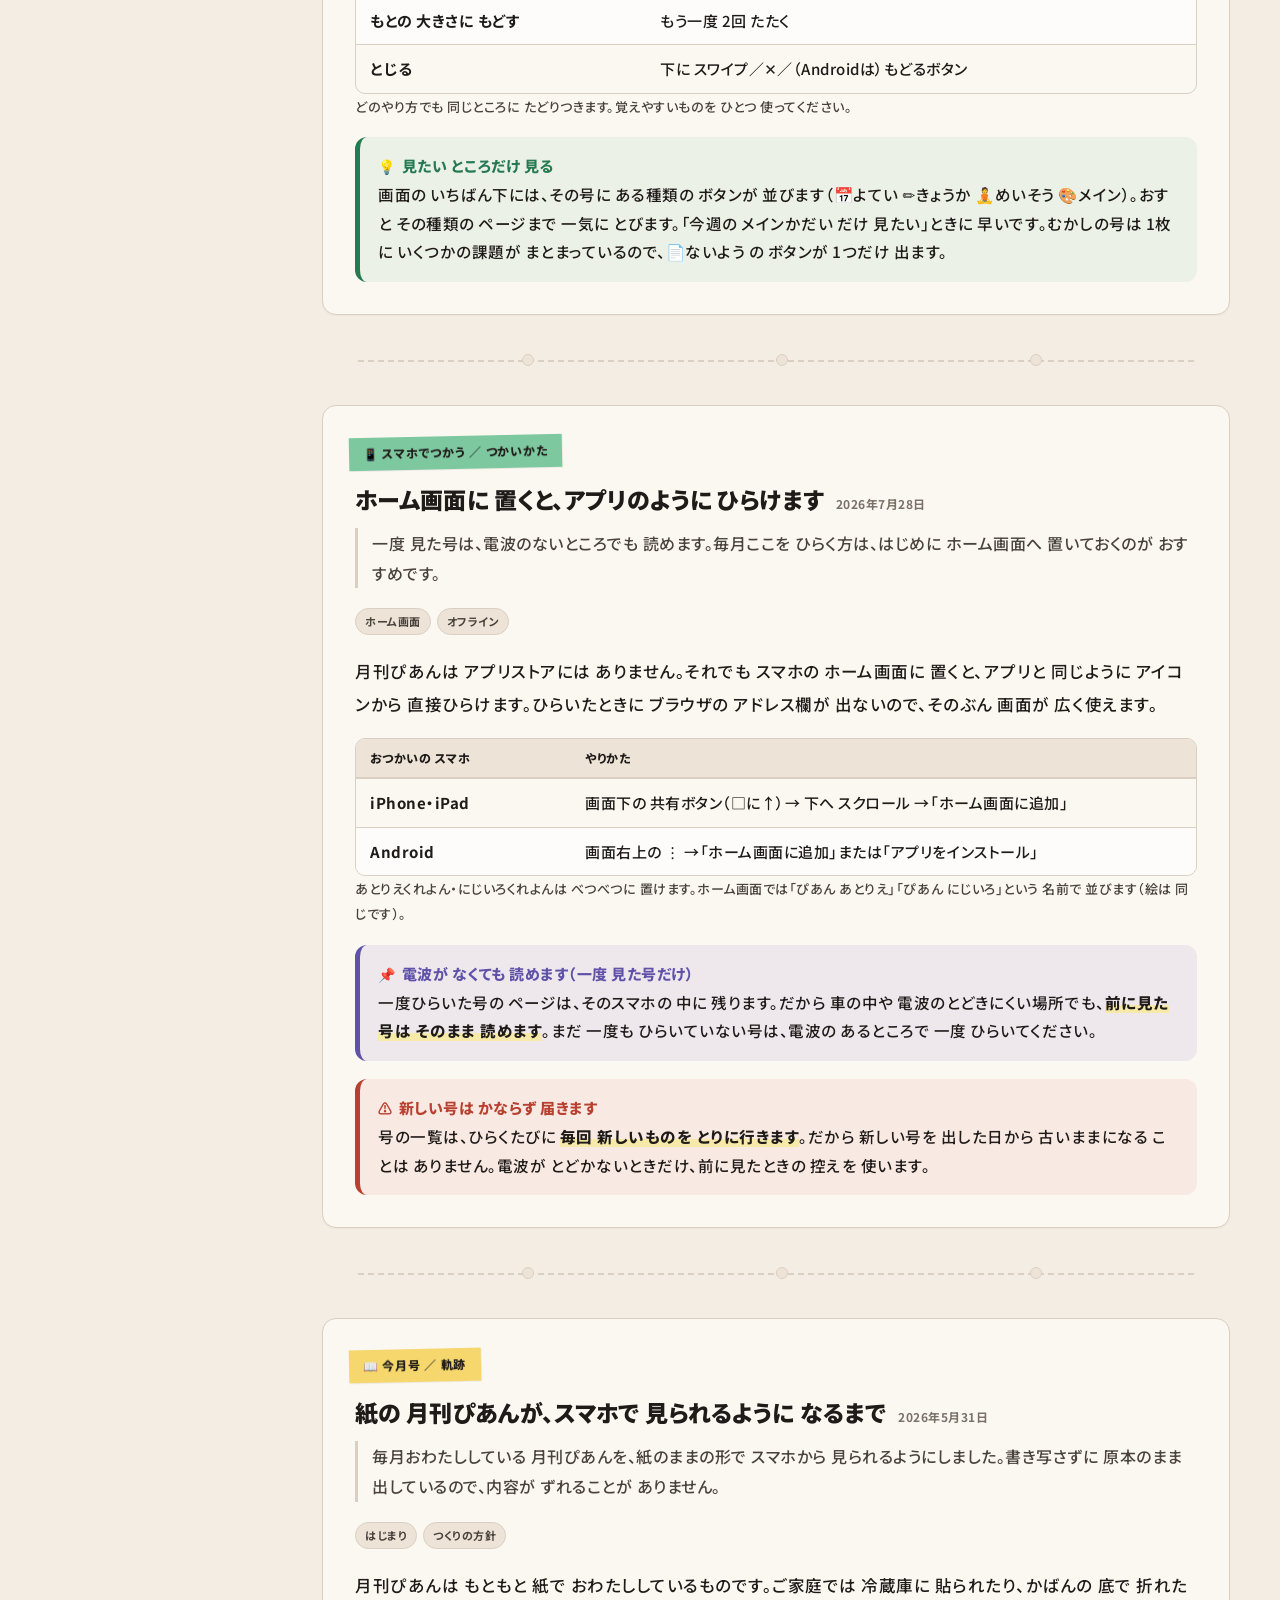
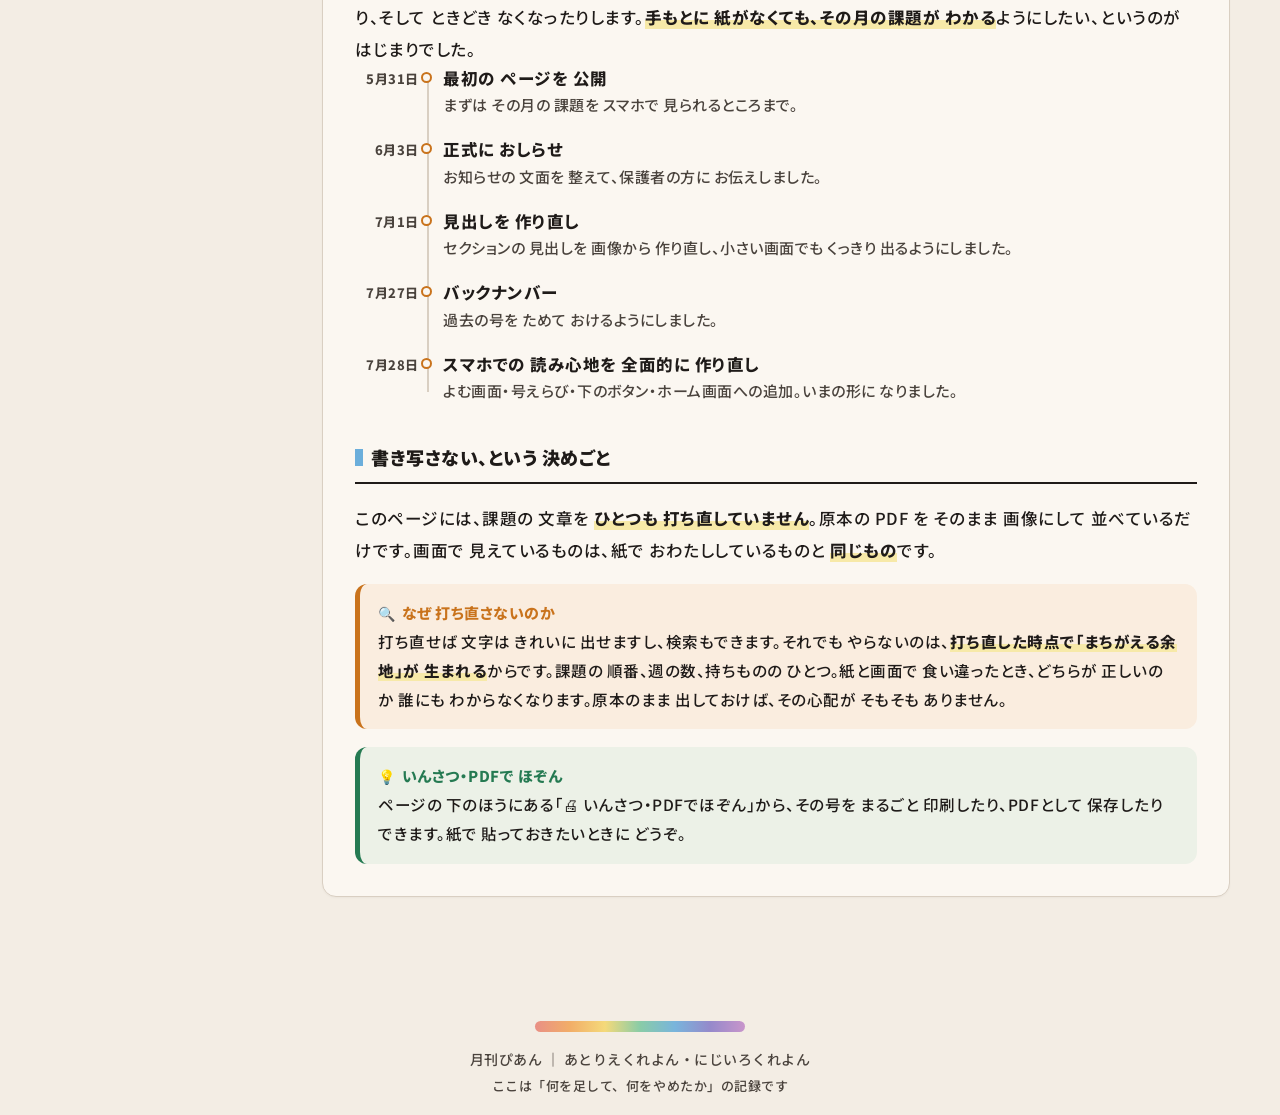
==== commit 4e4ee275: "デザインを「ちょいマステ」v2 に一新（公開ページ・日誌） nijiirocrayon-design の v2 に沿って、見た目のトークンと部品を全面的に 入れ替えた。class 名と assets/" ====
--- a/diary.html
+++ b/diary.html
@@ -16,7 +16,7 @@
 <meta name="apple-mobile-web-app-title" content="ぴあんの あゆみ" />
 <link rel="preconnect" href="https://fonts.googleapis.com" />
 <link rel="preconnect" href="https://fonts.gstatic.com" crossorigin />
-<link href="https://fonts.googleapis.com/css2?family=Mochiy+Pop+One&family=Zen+Maru+Gothic:wght@500;700&family=Zen+Kaku+Gothic+New:wght@400;500;700;900&display=swap" rel="stylesheet" />
+<link href="https://fonts.googleapis.com/css2?family=Kosugi+Maru&family=Noto+Sans+JP:wght@500;700&display=swap" rel="stylesheet" />
 <link rel="stylesheet" href="assets/pian.css" />
 <link rel="stylesheet" href="assets/diary.css" />
 </head>
--- a/assets/pian.css
+++ b/assets/pian.css
@@ -1,56 +1,98 @@
 @charset "UTF-8";
 /* 月刊ぴあん — 共通スタイル
-   クラフト紙にマスキングテープで貼ったスクラップブック、という見立て。
+   デザインシステム「ちょいマステ」v2（nijiirocrayon-design）に沿って組む。
+   方針は「読めること > 構造がわかること > 可愛いこと」。
+   ・区切りは 帯・点線枠・淡い塗り で示す。影は使わない
+   ・マステ色の上の文字は濃い茶（--on-maste）。白文字は置かない
+   ・本文は 17px / 行間1.9 / weight500 / ほぼ黒（--ink）
    スマホ（375〜430px）を第一に組む。操作は親指の届く画面下部（ドック）に集約し、
    「よむ」はフルスクリーンビューア（横スワイプ＋ピンチ拡大）で行う。 */
 
 :root{
-  /* 紙 */
-  --paper:#fffaf4;
-  --card:#ffffff;
-  --paper-warm:#f8f1e6;
-  --line:#ece1d3;
-  --ink:#4a453f;
-  --ink-2:#867b70;
-  --ink-3:#b3a89b;
-
-  /* マステ7色（1色＝1つの意味に固定する） */
-  --m-red:#e8857b;
-  --m-orange:#f0a259;
-  --m-yellow:#f4d06a;
-  --m-green:#76c69f;
-  --m-blue:#6bb2dd;
-  --m-indigo:#8e84cf;
-  --m-violet:#c78fc8;
-
-  /* ページ種別ごとの色 */
+  /* ── マステ7色（1色＝1つの意味に固定する。帯・テープ・ボタン・札の下地） ── */
+  --m-red:#E8857B;      /* あか   ── 注意・重要 */
+  --m-orange:#F2A65A;   /* だいだい ── お知らせ・ヒント／メインかだい */
+  --m-yellow:#F5D76E;   /* きいろ ── ハイライト・いまここ */
+  --m-green:#7EC8A0;    /* みどり ── 完了・OK／スケジュール */
+  --m-blue:#6BAEDB;     /* あお   ── 情報・主アクション／きょうかかだい */
+  --m-indigo:#8B7EC8;   /* あいいろ ── カテゴリ・分類／めいそうかだい */
+  --m-violet:#C48BC8;   /* むらさき ── 特別・ごほうび／表紙 */
+
+  /* ── 7色の「文字用」濃色（色つきの文字・アイコン・リンクはこちら） ── */
+  --m-red-ink:#B8402F;
+  --m-orange-ink:#C9731C;
+  --m-yellow-ink:#8A6D00;
+  --m-green-ink:#257A52;
+  --m-blue-ink:#2A72A8;
+  --m-indigo-ink:#5F52A8;
+  --m-violet-ink:#9A55A0;
+
+  /* ── 淡い塗り（ゾーン・札・お知らせの下地は color-mix で作る） ── */
+  --tint-zone:8%;
+  --tint-category:12%;
+  --tint-notice:18%;
+
+  /* ── 紙 ── */
+  --paper:#F3EDE4;       /* ページ地：クラフト紙 */
+  --card:#FBF7F1;        /* カード・ゾーン：画用紙（純白にはしない） */
+  --paper-warm:#EDE4D7;
+  --line:#D9CFC2;        /* 点線枠・区切り線 */
+
+  /* ── 文字（濃く） ── */
+  --ink:#1F1B19;         /* 本文・見出し：ほぼ黒の茶 */
+  --ink-2:#4A433D;       /* 補足・ページ番号 */
+  --ink-3:#7A7269;       /* 下書き線・プレースホルダ（本文には使わない） */
+  --on-maste:#1F1B19;    /* マステ色の上に載せる文字 */
+
+  /* ── ページ種別ごとの色（1色＝1意味） ── */
   --c-cover:var(--m-violet);
   --c-schedule:var(--m-green);
   --c-subject:var(--m-blue);
   --c-meditation:var(--m-indigo);
   --c-main:var(--m-orange);
-  --c-other:#d8ae3c;   /* 旧フォーマット（1枚に複数課題）の号 */
-
-  --radius:16px;
+  --c-other:#D8AE3C;   /* 旧フォーマット（1枚に複数課題）の号。7色とは別の意味なので別色 */
+
+  --c-cover-ink:var(--m-violet-ink);
+  --c-schedule-ink:var(--m-green-ink);
+  --c-subject-ink:var(--m-blue-ink);
+  --c-meditation-ink:var(--m-indigo-ink);
+  --c-main-ink:var(--m-orange-ink);
+  --c-other-ink:#7A5E0C;
+
+  /* ── 形・手づくり感 ── */
+  --radius:14px;             /* カード */
+  --radius-btn:10px;
+  --radius-label:3px;
+  --zone-border-width:10px;  /* ゾーン左の色帯 */
+  --card-border:1.5px dashed var(--line);
+  --rotate-label:-1deg;
+  --rotate-tape:-2deg;
+  --tape-opacity:.9;
   --dock-h:62px;
-  --shadow-s:0 1px 2px rgba(120,105,90,.10), 0 3px 10px rgba(120,105,90,.07);
-  --shadow-m:0 2px 4px rgba(120,105,90,.10), 0 10px 24px rgba(120,105,90,.10);
-
-  --font-head:"Mochiy Pop One","Zen Maru Gothic","Hiragino Maru Gothic ProN",sans-serif;
-  --font-body:"Zen Maru Gothic","Hiragino Maru Gothic ProN","BIZ UDPGothic",sans-serif;
-
-  /* 紙の粒子感 */
-  --grain:url("data:image/svg+xml,%3Csvg xmlns='http://www.w3.org/2000/svg' width='120' height='120'%3E%3Cfilter id='n'%3E%3CfeTurbulence baseFrequency='.8' numOctaves='3' stitchTiles='stitch'/%3E%3C/filter%3E%3Crect width='120' height='120' filter='url(%23n)' opacity='.035'/%3E%3C/svg%3E");
-}
-
-/* 事業所ごとのテーマ色 */
+
+  /* ── 文字設定 ── */
+  --font-head:"Kosugi Maru","Zen Maru Gothic","Hiragino Maru Gothic ProN",sans-serif;
+  --font-body:"Noto Sans JP","BIZ UDPGothic","Hiragino Sans",system-ui,sans-serif;
+  --font-accent:"Yomogi","Zen Maru Gothic",cursive;   /* 1画面1〜2箇所だけ */
+  --text-base:17px;
+  --font-weight-body:500;
+  --line-height:1.9;
+  --letter-spacing:.03em;
+
+  /* ── 紙の粒子感 ── */
+  --grain:url("data:image/svg+xml,%3Csvg width='100' height='100' xmlns='http://www.w3.org/2000/svg'%3E%3Cfilter id='n'%3E%3CfeTurbulence baseFrequency='0.65' numOctaves='3' stitchTiles='stitch'/%3E%3C/filter%3E%3Crect width='100' height='100' filter='url(%23n)' opacity='0.03'/%3E%3C/svg%3E");
+
+  /* ── マステの端のギザギザ（札にだけ使う。貼り過ぎないこと） ── */
+  --label-clip:polygon(0% 5%,2% 0%,5% 4%,8% 0%,11% 3%,14% 0%,17% 5%,20% 0%,100% 0%,100% 95%,98% 100%,95% 96%,92% 100%,89% 97%,86% 100%,83% 95%,80% 100%,0% 100%);
+}
+
+/* 事業所ごとのテーマ色。--brand はパステル（下地）、--brand-ink は文字用の濃色。
+   パステルの上には必ず --on-maste を載せるので、--brand-ink は文字・枠線にだけ使う。 */
 body[data-brand="atelier"]{
-  --brand:#ef8fae; --brand-d:#b8567a; --brand-soft:#ffe7ef;
-  --brand-grad:linear-gradient(100deg,#ffd9e6,#ffe9d6);
+  --brand:#EF9BB4; --brand-ink:#8E3459; --brand-soft:#FBE4EC;
 }
 body[data-brand="nijiiro"]{
-  --brand:#9c8ddb; --brand-d:#65559f; --brand-soft:#eae5fb;
-  --brand-grad:linear-gradient(100deg,#ffe1ec,#fff4d6,#e2f7ee,#dcefff,#e8e3fb);
+  --brand:#A99BE0; --brand-ink:#4C3E83; --brand-soft:#EAE5FB;
 }
 
 *,*::before,*::after{box-sizing:border-box;}
@@ -68,14 +110,16 @@
   margin:0;
   color:var(--ink);
   font-family:var(--font-body);
-  font-size:16px;
-  line-height:1.85;
-  letter-spacing:.02em;
+  font-size:var(--text-base);
+  font-weight:var(--font-weight-body);
+  line-height:var(--line-height);
+  letter-spacing:var(--letter-spacing);
+  /* 下地はクラフト紙。四隅の淡い色は「紙に置いた色紙」くらいの主張に抑える */
   background:
-    radial-gradient(circle at 8% 4%, #ffe9f1 0 14%, transparent 14%),
-    radial-gradient(circle at 94% 9%, #def0ff 0 12%, transparent 12%),
-    radial-gradient(circle at 90% 96%, #fff2d6 0 16%, transparent 16%),
-    radial-gradient(circle at 4% 94%, #e2f7ee 0 14%, transparent 14%),
+    radial-gradient(circle at 8% 4%, color-mix(in srgb, var(--m-red) 14%, transparent) 0 14%, transparent 14%),
+    radial-gradient(circle at 94% 9%, color-mix(in srgb, var(--m-blue) 14%, transparent) 0 12%, transparent 12%),
+    radial-gradient(circle at 90% 96%, color-mix(in srgb, var(--m-yellow) 16%, transparent) 0 16%, transparent 16%),
+    radial-gradient(circle at 4% 94%, color-mix(in srgb, var(--m-green) 14%, transparent) 0 14%, transparent 14%),
     var(--paper);
   background-attachment:fixed;
   overflow-x:hidden;
@@ -92,17 +136,18 @@
 }
 
 img{max-width:100%;}
-a{color:var(--brand-d);}
+a{color:var(--brand-ink);}
 
 :focus-visible{
-  outline:3px solid var(--m-blue);
+  outline:3px solid var(--m-blue-ink);
   outline-offset:2px;
-  border-radius:6px;
+  border-radius:4px;
 }
 
 .skip{
   position:absolute; left:-9999px; top:0;
-  background:var(--card); padding:12px 18px; border-radius:0 0 12px 0;
+  background:var(--card); color:var(--ink);
+  padding:12px 18px; border-radius:0 0 12px 0;
   z-index:100; font-family:var(--font-head);
 }
 .skip:focus{left:0;}
@@ -123,8 +168,8 @@
 
 /* ══════════ 読みすすみバー（上端） ══════════ */
 .progress{
-  position:fixed; top:0; left:0; right:0; height:3px; z-index:70;
-  background:linear-gradient(90deg,var(--brand),var(--m-yellow));
+  position:fixed; top:0; left:0; right:0; height:4px; z-index:70;
+  background:var(--m-yellow);
   transform-origin:0 0; transform:scaleX(0);
   pointer-events:none;
 }
@@ -140,168 +185,194 @@
 .logo .mark{
   display:inline-grid; place-items:center;
   width:34px; height:34px; border-radius:11px;
-  background:var(--brand-grad);
-  box-shadow:var(--shadow-s);
+  background:var(--brand); color:var(--on-maste);
+  border:1.5px solid color-mix(in srgb, var(--brand-ink) 35%, transparent);
   font-size:17px; transform:rotate(-4deg);
 }
 .logo small{
   display:block; font-family:var(--font-body); font-size:10px;
-  letter-spacing:.22em; color:var(--ink-3); line-height:1.2; margin-top:1px;
-}
-
-/* 事業所タブ */
+  letter-spacing:.22em; color:var(--ink-2); line-height:1.2; margin-top:1px;
+}
+
+/* 事業所タブ。いまいる側を「色帯＋濃い文字＋画用紙の下地」の3要素で示す */
 .brands{display:flex; gap:8px; border-bottom:2px solid var(--line);}
 .brands a{
   flex:1; min-height:56px;
   display:flex; flex-direction:column; align-items:center; justify-content:center;
   text-decoration:none; text-align:center;
   font-family:var(--font-head); font-size:14.5px; letter-spacing:.02em;
-  color:#a89d92; background:#f2ebe1;
-  border:2px solid var(--line); border-bottom:none;
-  border-radius:15px 15px 0 0;
+  color:var(--ink-2); background:var(--paper-warm);
+  border:1.5px dashed var(--line); border-bottom:none;
+  border-radius:13px 13px 0 0;
   transition:background .2s ease-out, color .2s ease-out;
 }
 .brands a small{
   font-family:var(--font-body); font-size:9.5px; letter-spacing:.2em;
-  margin-top:1px; opacity:.8;
+  margin-top:1px;
 }
 .brands a[aria-current="page"]{
-  color:var(--brand-d); background:var(--card);
-  border-color:var(--brand);
-  box-shadow:0 -3px 0 var(--brand) inset;
-}
-body[data-brand="nijiiro"] .brands a[aria-current="page"]{background:var(--brand-grad);}
+  color:var(--ink); font-weight:700;
+  background:color-mix(in srgb, var(--brand) var(--tint-category), var(--card));
+  border:1.5px solid var(--brand-ink); border-bottom:none;
+  box-shadow:0 -6px 0 var(--brand) inset;   /* 影ではなく「上辺の色帯」 */
+}
 .brands a:active{transform:translateY(1px);}
 
 /* ══════════ 号の表紙まわり ══════════ */
 .hero{padding:22px 0 6px; text-align:center;}
+/* 事業所名のマステ札。ギザギザの clip-path はこの札とセクション見出しだけに使う */
 .hero-kicker{
   display:inline-block; margin:0 0 10px; padding:5px 16px;
-  font-family:var(--font-head); font-size:12px; letter-spacing:.14em;
-  color:#fff; background:var(--brand);
-  border-radius:3px; transform:rotate(-1.4deg); opacity:.94;
-  box-shadow:0 2px 5px rgba(120,105,90,.18);
+  font-family:var(--font-head); font-size:12.5px; letter-spacing:.14em;
+  color:var(--on-maste); background:var(--brand);
+  border-radius:var(--radius-label); transform:rotate(var(--rotate-label));
+  opacity:var(--tape-opacity);
+  clip-path:var(--label-clip);
 }
 .hero-title{
-  margin:0; font-family:var(--font-head); font-weight:400;
+  margin:0; font-family:var(--font-head); font-weight:700;
   font-size:26px; letter-spacing:.06em; color:var(--ink);
   display:flex; align-items:center; justify-content:center; gap:10px;
 }
 .hero-title .num{
   display:inline-grid; place-items:center;
   width:64px; height:64px; border-radius:50%;
-  background:var(--m-yellow); color:#6b4f13;
+  background:var(--m-yellow); color:var(--on-maste);
+  border:1.5px solid var(--m-yellow-ink);
   font-size:31px; line-height:1;
-  box-shadow:0 4px 0 rgba(0,0,0,.06), 0 8px 18px rgba(190,160,80,.30);
   transform:rotate(-5deg);
 }
 .hero-title .num small{
   display:block; font-family:var(--font-body); font-size:11px; margin-top:2px;
 }
+/* 手書き風はここだけ（1画面1〜2箇所まで）。表紙のひとことは飾りではなく読ませたいので
+   文字色は本文と同じ濃さにする */
 .hero-catch{
-  margin:14px 0 0; font-family:var(--font-head); font-weight:400;
-  font-size:17px; line-height:1.65; color:var(--brand-d);
-}
+  margin:14px 0 0; font-family:var(--font-accent); font-weight:400;
+  font-size:19px; line-height:1.7; color:var(--ink);
+}
+/* お知らせ（左の色帯＋淡い塗り）。枠で囲わず「帯」で意味を示す */
 .hero-note{
+  --n:var(--m-orange);
   margin:16px auto 0; max-width:520px;
-  display:flex; align-items:flex-start; gap:8px; text-align:left;
-  padding:12px 16px; font-size:14px; line-height:1.7;
-  color:#7d6234; background:#fdf4dd;
-  border:2px dashed var(--m-yellow); border-radius:14px;
+  display:flex; align-items:flex-start; gap:.5em; text-align:left;
+  padding:.7em 1em; font-size:15px; line-height:1.8;
+  color:var(--ink);
+  background:color-mix(in srgb, var(--n) var(--tint-notice), transparent);
+  border-left:6px solid var(--n);
+  border-radius:8px;
 }
 .hero-note .ico{flex:0 0 auto;}
 
-/* 表紙画像（タップでビューア） */
-.cover{margin:20px 0 0;}
+/* 表紙画像。画用紙をマステ2本で留めた見立て（テープはこの1枚だけ。貼り過ぎない） */
+.cover{margin:24px 0 0; position:relative;}
 .cover button{
   display:block; width:100%; padding:0; border:0; background:none; cursor:pointer;
-  border-radius:18px;
+  border-radius:var(--radius);
 }
 .cover img{
-  display:block; width:100%; height:auto; border-radius:18px;
-  box-shadow:var(--shadow-m);
+  display:block; width:100%; height:auto; border-radius:var(--radius);
+  border:1.5px solid var(--line);
   transform:rotate(-1deg);
 }
+.cover::before,.cover::after{
+  content:""; position:absolute; top:-6px; z-index:2;
+  width:3.2em; height:.8em; border-radius:1px;
+  opacity:var(--tape-opacity); pointer-events:none;
+}
+.cover::before{left:1.5rem;  background:var(--m-orange); transform:rotate(var(--rotate-tape));}
+.cover::after {right:1.5rem; background:var(--m-violet); transform:rotate(calc(var(--rotate-tape) * -1));}
 .cover button:active img{transform:rotate(-1deg) scale(.985);}
 
-/* 「はじめから よむ」 */
+/* 「はじめから よむ」＝主アクション。パステルの下地に濃い茶の文字 */
 .read-start{
-  margin:18px auto 0;
-  display:flex; align-items:center; justify-content:center; gap:8px;
+  margin:20px auto 0;
+  display:flex; align-items:center; justify-content:center; gap:.4em;
   width:min(100%,340px); min-height:56px; padding:0 22px;
-  border:0; border-radius:999px; cursor:pointer;
-  font-family:var(--font-head); font-size:16.5px; letter-spacing:.06em;
-  color:#fff; background:linear-gradient(135deg,var(--brand),var(--brand-d));
-  box-shadow:0 6px 0 rgba(0,0,0,.07), 0 10px 22px color-mix(in srgb, var(--brand-d) 40%, transparent);
-  transition:transform .16s cubic-bezier(.2,.9,.3,1.4);
-}
-.read-start:active{transform:scale(.95);}
-
-/* ══════════ セクション ══════════ */
-.sec{margin:38px 0 0;}
+  border:1.5px solid var(--brand-ink); border-radius:var(--radius-btn); cursor:pointer;
+  font-family:var(--font-head); font-weight:700; font-size:17px; letter-spacing:.06em;
+  color:var(--on-maste); background:var(--brand);
+  transition:transform .2s ease-out, filter .2s ease-out;
+}
+.read-start:hover{filter:brightness(1.06); transform:translateY(-1px);}
+.read-start:active{transform:scale(.97);}
+
+/* ══════════ セクション＝ゾーン（1ゾーン＝1役割） ══════════ */
+/* 左の色帯がそのゾーンの意味を表す。下地は帯色8%の淡い塗り。
+   横の padding は 12px。スマホでページ画像の幅をこれ以上削らないための判断で、
+   480px 以上では規定どおり 1.25rem に戻す。 */
+.sec{
+  --zone:var(--c-main);
+  margin:34px 0 0;
+  padding:16px 12px 6px;
+  background:color-mix(in srgb, var(--zone) var(--tint-zone), var(--card));
+  background-image:var(--grain);
+  border:var(--card-border);
+  border-left:var(--zone-border-width) solid var(--zone);
+  border-radius:2px var(--radius) var(--radius) 2px;
+}
+@media (min-width:480px){
+  .sec{padding:1.25rem 1.25rem .6rem;}
+}
+.sec[data-sec="schedule"]{--zone:var(--c-schedule);}
+.sec[data-sec="subject"]{--zone:var(--c-subject);}
+.sec[data-sec="meditation"]{--zone:var(--c-meditation);}
+.sec[data-sec="main"]{--zone:var(--c-main);}
+.sec[data-sec="other"]{--zone:var(--c-other);}
+
 .sec-head{
-  display:flex; align-items:center; gap:12px; margin:0 0 14px;
+  display:flex; align-items:center; gap:10px; margin:0 0 14px;
   scroll-margin-top:16px;
 }
+/* アイコンは帯色の札。絵文字＋見出し文字の併記を崩さない */
 .sec-head .ico{
   flex:0 0 auto; display:grid; place-items:center;
-  width:46px; height:46px; border-radius:14px;
-  font-size:21px; color:#fff;
-  box-shadow:0 4px 10px rgba(120,105,90,.22);
+  width:44px; height:44px; border-radius:12px;
+  font-size:21px; color:var(--on-maste);
+  background:var(--zone);
+  border:1.5px solid color-mix(in srgb, var(--zone) 70%, var(--ink));
   transform:rotate(-3deg);
 }
 .sec-head .txt{min-width:0;}
+/* 見出しはマステ札（ギザギザ・-1°）。1画面で最大5枚＝規定の上限内 */
 .sec-head h2{
-  margin:0; font-family:var(--font-head); font-weight:400;
-  font-size:18px; letter-spacing:.06em; line-height:1.35; color:var(--ink);
+  display:inline-block; margin:0;
+  padding:.2em .9em;
+  font-family:var(--font-head); font-weight:700;
+  font-size:18px; letter-spacing:.06em; line-height:1.45;
+  color:var(--on-maste); background:var(--zone);
+  border-radius:var(--radius-label);
+  transform:rotate(var(--rotate-label));
+  opacity:var(--tape-opacity);
+  clip-path:var(--label-clip);
 }
 .sec-head .cnt{
-  display:block; font-size:11.5px; color:var(--ink-3); letter-spacing:.06em;
-}
-.sec-head::after{
-  content:""; flex:1 1 auto; height:8px; border-radius:2px; opacity:.5;
-  background:repeating-linear-gradient(115deg,
-    currentColor 0 7px, transparent 7px 14px);
-}
-.sec[data-sec="schedule"] .sec-head{color:var(--c-schedule);}
-.sec[data-sec="subject"] .sec-head{color:var(--c-subject);}
-.sec[data-sec="meditation"] .sec-head{color:var(--c-meditation);}
-.sec[data-sec="main"] .sec-head{color:var(--c-main);}
-.sec[data-sec="other"] .sec-head{color:var(--c-other);}
-.sec[data-sec="other"] .sec-head .ico{background:var(--c-other);}
-.sec[data-sec="schedule"] .sec-head .ico{background:var(--c-schedule);}
-.sec[data-sec="subject"] .sec-head .ico{background:var(--c-subject);}
-.sec[data-sec="meditation"] .sec-head .ico{background:var(--c-meditation);}
-.sec[data-sec="main"] .sec-head .ico{background:var(--c-main);}
+  display:block; margin-top:3px;
+  font-size:12.5px; color:var(--ink-2); letter-spacing:.06em;
+}
 
 /* ══════════ 1ページ ══════════ */
-.page{margin:0 0 26px;}
+.page{margin:0 0 22px;}
 .page-cap{
   display:flex; align-items:center; flex-wrap:wrap; gap:8px;
   margin:0 0 9px; padding-left:2px;
 }
-/* マステの文字は濃いインク色にする。白文字だと実測コントラストが
-   schedule 2.03 / subject 2.32 / meditation 3.31 / main 2.10 / other 2.09 と
-   AA(4.5:1) を全色下回る。11.5px の「①週目」は飾りではなく読ませる情報なので、
-   #241f1b（prefers-contrast:more の --ink と同値）に。順に 8.04 / 7.02 / 4.94 /
-   7.78 / 7.80 で全色通過する。**マステの色は1つも変えていない**。
-   assets/diary.css の .dd-tape と同じ判断。 */
+/* 週ラベルは小さな札。マステ色の上なので文字は --on-maste（白文字にはしない）。
+   実測コントラストは schedule 8.0 / subject 7.0 / meditation 4.9 / main 7.8 / other 7.8 で
+   全色 AA を通る。マステの色は1つも変えていない。
+   ここにはギザギザを付けない（1ページ1枚＝1画面8枚になり「貼り過ぎ」になるため）。 */
 .page-cap .wk{
-  display:inline-block; padding:3px 11px; border-radius:3px;
-  font-size:11.5px; letter-spacing:.04em; color:#241f1b;
-  transform:rotate(-1deg); opacity:.92;
-}
-.sec[data-sec="schedule"] .wk{background:var(--c-schedule);}
-.sec[data-sec="subject"] .wk{background:var(--c-subject);}
-.sec[data-sec="meditation"] .wk{background:var(--c-meditation);}
-.sec[data-sec="main"] .wk{background:var(--c-main);}
-.sec[data-sec="other"] .wk{background:var(--c-other);}
+  display:inline-block; padding:3px 11px; border-radius:var(--radius-label);
+  font-size:12px; letter-spacing:.04em; color:var(--on-maste);
+  background:var(--zone);
+  transform:rotate(var(--rotate-label)); opacity:var(--tape-opacity);
+}
 .page-cap .ttl{
-  font-family:var(--font-head); font-size:15.5px; color:var(--ink);
-  line-height:1.4;
+  font-family:var(--font-head); font-weight:700;
+  font-size:16px; color:var(--ink); line-height:1.45;
 }
 .page-cap .page-hint{
-  margin-left:auto; font-size:11px; color:var(--ink-3); letter-spacing:.04em;
+  margin-left:auto; font-size:12px; color:var(--ink-2); letter-spacing:.04em;
   white-space:nowrap;
 }
 
@@ -312,12 +383,12 @@
 }
 .page-view img{
   display:block; width:100%; height:auto; border-radius:var(--radius);
+  border:1.5px solid var(--line);
   background:
-    linear-gradient(110deg, #fff 40%, #f6efe6 50%, #fff 60%) no-repeat,
+    linear-gradient(110deg, var(--card) 40%, var(--paper-warm) 50%, var(--card) 60%) no-repeat,
     var(--card);
   background-size:220% 100%;
   animation:shimmer 1.6s linear infinite;
-  box-shadow:var(--shadow-m);
 }
 @keyframes shimmer{from{background-position:130% 0;}to{background-position:-90% 0;}}
 .page-view img[data-loaded]{animation:none; background:var(--card);}
@@ -329,98 +400,118 @@
   height:auto; object-fit:cover; object-position:top center;
 }
 
-/* ══════════ バックナンバー ══════════ */
+/* ══════════ バックナンバー＝ゾーン ══════════ */
 .archive{
-  margin:52px 0 0; padding:24px 18px 26px;
-  background:var(--card); background-image:var(--grain);
-  border:2px solid var(--line); border-radius:22px;
-  box-shadow:var(--shadow-s);
+  --zone:var(--m-indigo);
+  margin:48px 0 0; padding:20px 14px 22px;
+  background:color-mix(in srgb, var(--zone) var(--tint-zone), var(--card));
+  background-image:var(--grain);
+  border:var(--card-border);
+  border-left:var(--zone-border-width) solid var(--zone);
+  border-radius:2px var(--radius) var(--radius) 2px;
   scroll-margin-top:16px;
 }
+@media (min-width:480px){
+  .archive{padding:1.25rem;}
+}
 .archive-head{
-  display:flex; align-items:center; gap:10px; margin:0 0 4px;
+  display:flex; align-items:center; gap:10px; margin:0 0 6px;
 }
 .archive-head h2{
-  margin:0; font-family:var(--font-head); font-weight:400;
+  display:inline-block; margin:0; padding:.2em .9em;
+  font-family:var(--font-head); font-weight:700;
   font-size:18px; letter-spacing:.06em;
+  color:var(--on-maste); background:var(--zone);
+  border-radius:var(--radius-label);
+  transform:rotate(var(--rotate-label));
+  opacity:var(--tape-opacity);
+  clip-path:var(--label-clip);
 }
 .archive-head .ico{
   display:grid; place-items:center; width:42px; height:42px;
-  border-radius:13px; font-size:20px;
-  background:var(--paper-warm); transform:rotate(-4deg);
+  border-radius:12px; font-size:20px; color:var(--on-maste);
+  background:var(--zone);
+  border:1.5px solid color-mix(in srgb, var(--zone) 70%, var(--ink));
+  transform:rotate(-4deg);
 }
 .archive-lead{
   margin:0 0 18px; padding-left:52px;
-  font-size:12.5px; color:var(--ink-3); line-height:1.6;
+  font-size:14px; color:var(--ink-2); line-height:1.7;
 }
 .arch-list,.sheet-grid{display:grid; gap:12px;}
 
 /* 年の区切り（号が増えても探しやすいように） */
 .arch-year{
   display:flex; align-items:center; gap:10px;
-  margin:10px 0 0; padding:0 2px;
-  font-size:12px; color:var(--ink-3); letter-spacing:.08em;
+  margin:14px 0 0; padding:0 2px;
+  font-size:13px; color:var(--ink-2); letter-spacing:.08em;
 }
 .arch-year:first-child{margin-top:0;}
 .arch-year b{
-  font-family:var(--font-head); font-weight:400; font-size:14px; color:var(--ink-2);
+  font-family:var(--font-head); font-weight:700; font-size:15px; color:var(--ink);
 }
 .arch-year span{
-  padding:1px 9px; border-radius:999px; font-size:11px;
-  background:var(--paper-warm); color:var(--ink-2);
+  padding:1px 10px; border-radius:var(--radius-label);
+  font-size:12px; color:var(--on-maste);
+  background:color-mix(in srgb, var(--m-indigo) 30%, var(--card));
 }
 .arch-year::after{
   content:""; flex:1 1 auto; height:2px; border-radius:2px;
   background:repeating-linear-gradient(90deg,var(--line) 0 5px,transparent 5px 11px);
 }
 
+/* 号のカード。区切りは点線枠と淡い塗りで、影は使わない */
 .arch-card{
   display:flex; gap:14px; align-items:stretch;
   padding:12px; text-align:left; width:100%; text-decoration:none;
-  background:var(--paper); border:2px solid var(--line);
-  border-radius:16px; cursor:pointer;
-  font:inherit; color:inherit;
-  box-shadow:var(--shadow-s);
-  transition:transform .2s ease-out, border-color .2s ease-out, box-shadow .2s ease-out;
-}
-.arch-card:hover{transform:translateY(-2px); box-shadow:var(--shadow-m);}
+  background:var(--card); background-image:var(--grain);
+  border:var(--card-border);
+  border-radius:var(--radius); cursor:pointer;
+  font:inherit; color:var(--ink);
+  transition:transform .2s ease-out, border-color .2s ease-out, background-color .2s ease-out;
+}
+.arch-card:hover{transform:translateY(-2px); border-color:var(--brand-ink);}
 .arch-card:active{transform:scale(.985);}
+/* いま見ている号は「濃い枠＋淡い塗り＋『いま見ている号』の札」の3要素で示す */
 .arch-card[aria-current="true"]{
-  border-color:var(--brand); background:var(--brand-soft);
+  border:1.5px solid var(--brand-ink);
+  background-color:var(--brand-soft);
 }
 .arch-thumb{
   flex:0 0 76px; position:relative;
 }
 .arch-thumb img{
   display:block; width:76px; height:76px; object-fit:cover; object-position:top center;
-  border-radius:10px; background:#fff;
-  box-shadow:0 2px 6px rgba(120,105,90,.18);
+  border-radius:10px; background:var(--card);
+  border:1.5px solid var(--line);
   transform:rotate(-2deg);
 }
 /* 小さな見本だけでは月が判別しにくいので、マステ風のラベルを貼る */
 .arch-m{
   position:absolute; left:-5px; bottom:-2px;
-  padding:1px 8px; border-radius:3px;
-  font-family:var(--font-head); font-size:11px; line-height:1.6; color:#fff;
-  background:var(--brand); transform:rotate(-4deg);
-  box-shadow:0 1px 3px rgba(90,75,60,.28);
+  padding:1px 8px; border-radius:var(--radius-label);
+  font-family:var(--font-head); font-weight:700; font-size:12px; line-height:1.6;
+  color:var(--on-maste); background:var(--brand);
+  transform:rotate(-4deg);
 }
 .arch-body{flex:1 1 auto; min-width:0;}
 .arch-title{
   display:flex; align-items:center; gap:8px; flex-wrap:wrap;
-  font-family:var(--font-head); font-size:16px; line-height:1.4; color:var(--ink);
+  font-family:var(--font-head); font-weight:700;
+  font-size:16.5px; line-height:1.45; color:var(--ink);
 }
 .arch-now{
-  padding:2px 9px; border-radius:3px; font-size:10.5px; letter-spacing:.06em;
-  color:#fff; background:var(--brand); transform:rotate(-1.5deg);
-  font-family:var(--font-body);
+  padding:2px 9px; border-radius:var(--radius-label); font-size:11.5px; letter-spacing:.06em;
+  color:var(--on-maste); background:var(--m-yellow);
+  transform:rotate(var(--rotate-label));
+  font-family:var(--font-body); font-weight:700;
 }
 .arch-items{
-  margin:5px 0 0; font-size:12.5px; line-height:1.75; color:var(--ink-2);
+  margin:5px 0 0; font-size:14px; line-height:1.75; color:var(--ink-2);
   display:-webkit-box; -webkit-line-clamp:2; -webkit-box-orient:vertical; overflow:hidden;
 }
 .arch-go{
-  margin:4px 0 0; font-size:11.5px; color:var(--brand-d); letter-spacing:.04em;
+  margin:4px 0 0; font-size:13px; color:var(--brand-ink); letter-spacing:.04em;
 }
 
 /* ══════════ 便利ボタン ══════════ */
@@ -430,15 +521,15 @@
 }
 .tools button,
 .tools .tool-link{
-  display:inline-flex; align-items:center; justify-content:center;
+  display:inline-flex; align-items:center; justify-content:center; gap:.4em;
   min-height:46px; padding:0 20px; cursor:pointer;
-  font-family:var(--font-head); font-size:13.5px; color:var(--ink-2);
+  font-family:var(--font-head); font-weight:700; font-size:15px; color:var(--ink);
   text-decoration:none;
-  background:var(--card); border:2px dashed var(--line); border-radius:999px;
+  background:var(--card); border:2px solid var(--ink-3); border-radius:var(--radius-btn);
   transition:border-color .2s ease-out, color .2s ease-out;
 }
 .tools button:hover,
-.tools .tool-link:hover{border-color:var(--brand); color:var(--brand-d);}
+.tools .tool-link:hover{border-color:var(--m-blue-ink); color:var(--m-blue-ink);}
 
 /* 開発日誌（この ページの あゆみ）への入口。
    赤い点は「前に見たときより新しい記事があります」の印で、
@@ -456,9 +547,9 @@
   z-index:40;
   min-width:48px; min-height:48px; padding:0 12px; cursor:pointer;
   display:inline-flex; align-items:center; gap:5px;
-  font-family:var(--font-head); font-size:12px; color:var(--brand-d);
-  background:rgba(255,255,255,.95); border:2px solid var(--brand);
-  border-radius:999px; box-shadow:0 4px 14px rgba(120,105,90,.22);
+  font-family:var(--font-head); font-weight:700; font-size:13px; color:var(--ink);
+  background:var(--card); border:2px solid var(--brand-ink);
+  border-radius:var(--radius-btn);
   /* visibility も落とす。opacity:0 だけだと、見えていないのに Tab で
      フォーカスが入り、読み上げにも出てしまう */
   opacity:0; visibility:hidden; transform:translateY(10px); pointer-events:none;
@@ -471,14 +562,15 @@
   /* 左右は auto。0 にすると .wrap の中央寄せを打ち消してしまい、
      680px より広い画面（パソコン）でフッターだけ左に寄る */
   margin:44px auto 0; padding:0 0 16px; text-align:center;
-  font-size:12px; color:var(--ink-3); line-height:1.9;
-}
+  font-size:14px; color:var(--ink-2); line-height:1.9;
+}
+.foot small{font-size:13px;}
 .rainbow{
   height:11px; max-width:210px; margin:0 auto 14px; border-radius:999px;
   background:linear-gradient(90deg,
     var(--m-red),var(--m-orange),var(--m-yellow),
     var(--m-green),var(--m-blue),var(--m-indigo),var(--m-violet));
-  opacity:.85;
+  opacity:var(--tape-opacity);
 }
 
 /* ══════════ ドック（画面下の操作バー） ══════════ */
@@ -492,23 +584,21 @@
   padding:8px calc(10px + env(safe-area-inset-right,0px))
           calc(8px + env(safe-area-inset-bottom,0px))
           calc(10px + env(safe-area-inset-left,0px));
-  background:rgba(255,250,244,.92);
-  -webkit-backdrop-filter:blur(14px) saturate(1.3);
-  backdrop-filter:blur(14px) saturate(1.3);
-  border-top:2px solid var(--line);
-  box-shadow:0 -6px 20px rgba(150,135,115,.12);
+  background:color-mix(in srgb, var(--paper) 92%, transparent);
+  -webkit-backdrop-filter:blur(14px) saturate(1.2);
+  backdrop-filter:blur(14px) saturate(1.2);
+  border-top:3px solid var(--line);
 }
 .dock-issue{
   flex:0 0 auto; min-height:46px; padding:0 14px; cursor:pointer;
   display:inline-flex; align-items:center; gap:6px;
-  font-family:var(--font-head); font-size:14px; color:#fff;
-  background:linear-gradient(135deg,var(--brand),var(--brand-d));
-  border:0; border-radius:14px;
-  box-shadow:0 3px 0 rgba(0,0,0,.08);
-  transition:transform .15s cubic-bezier(.2,.9,.3,1.4);
-}
-.dock-issue:active{transform:scale(.94);}
-.dock-issue .dk-c{font-size:10px; opacity:.9;}
+  font-family:var(--font-head); font-weight:700; font-size:15px;
+  color:var(--on-maste); background:var(--brand);
+  border:1.5px solid var(--brand-ink); border-radius:var(--radius-btn);
+  transition:transform .2s ease-out, filter .2s ease-out;
+}
+.dock-issue:active{transform:scale(.95);}
+.dock-issue .dk-c{font-size:10px;}
 .dock-tabs{
   flex:1 1 auto; display:flex; gap:6px;
   overflow-x:auto; overscroll-behavior-x:contain;
@@ -519,19 +609,20 @@
 .dock-tab{
   flex:0 0 auto; min-height:44px; padding:0 13px; cursor:pointer;
   display:inline-flex; align-items:center; gap:5px;
-  font-family:var(--font-head); font-size:12.5px; color:var(--ink-2);
-  background:var(--card); border:2px solid var(--line); border-radius:999px;
+  font-family:var(--font-head); font-size:13.5px; color:var(--ink-2);
+  background:var(--card); border:1.5px dashed var(--line); border-radius:var(--radius-btn);
   transition:background .2s ease-out, border-color .2s ease-out,
-             color .2s ease-out, transform .15s cubic-bezier(.2,.9,.3,1.4);
-}
-.dock-tab:active{transform:scale(.93);}
-.dock-tab .ic{font-size:14px;}
-.dock-tab[aria-current="true"]{color:#5a4a35; font-weight:700;}
-.dock-tab[data-sec="schedule"][aria-current="true"]{background:#e3f5ec; border-color:var(--c-schedule);}
-.dock-tab[data-sec="subject"][aria-current="true"]{background:#e3f0fa; border-color:var(--c-subject);}
-.dock-tab[data-sec="meditation"][aria-current="true"]{background:#eceafa; border-color:var(--c-meditation);}
-.dock-tab[data-sec="main"][aria-current="true"]{background:#fdeeda; border-color:var(--c-main);}
-.dock-tab[data-sec="other"][aria-current="true"]{background:#fbf1d6; border-color:var(--c-other);}
+             color .2s ease-out, transform .2s ease-out;
+}
+.dock-tab:active{transform:scale(.95);}
+.dock-tab .ic{font-size:15px;}
+/* いまいるセクションは「濃い文字＋太字＋実線の色枠＋淡い塗り」で示す（色だけに頼らない） */
+.dock-tab[aria-current="true"]{color:var(--ink); font-weight:700; border-style:solid;}
+.dock-tab[data-sec="schedule"][aria-current="true"]{background:color-mix(in srgb,var(--c-schedule) var(--tint-category),var(--card)); border-color:var(--c-schedule-ink);}
+.dock-tab[data-sec="subject"][aria-current="true"]{background:color-mix(in srgb,var(--c-subject) var(--tint-category),var(--card)); border-color:var(--c-subject-ink);}
+.dock-tab[data-sec="meditation"][aria-current="true"]{background:color-mix(in srgb,var(--c-meditation) var(--tint-category),var(--card)); border-color:var(--c-meditation-ink);}
+.dock-tab[data-sec="main"][aria-current="true"]{background:color-mix(in srgb,var(--c-main) var(--tint-category),var(--card)); border-color:var(--c-main-ink);}
+.dock-tab[data-sec="other"][aria-current="true"]{background:color-mix(in srgb,var(--c-other) var(--tint-category),var(--card)); border-color:var(--c-other-ink);}
 
 /* ══════════ 号えらびシート（下からせり上がる） ══════════ */
 .sheet{
@@ -539,8 +630,8 @@
   width:100%; max-width:680px;
   max-height:min(78dvh, 640px);
   background:var(--paper);
-  border-radius:24px 24px 0 0;
-  box-shadow:0 -12px 40px rgba(80,65,55,.28);
+  border-top:3px solid var(--m-indigo);
+  border-radius:22px 22px 0 0;
   translate:0 100%;
   transition:translate .34s cubic-bezier(.2,.9,.3,1), opacity .3s ease-out,
              display .34s allow-discrete, overlay .34s allow-discrete;
@@ -551,7 +642,7 @@
   .sheet[open]{translate:0 100%; opacity:.5;}
 }
 .sheet::backdrop{
-  background:rgba(60,50,45,.36);
+  background:rgba(31,27,25,.42);
   -webkit-backdrop-filter:blur(3px); backdrop-filter:blur(3px);
 }
 .sheet-body{
@@ -561,25 +652,27 @@
 }
 .sheet-grip{
   width:44px; height:5px; margin:2px auto 12px; border-radius:999px;
-  background:var(--ink-3); opacity:.55;
+  background:var(--ink-3);
 }
 .sheet h2{
-  margin:0 0 2px; text-align:center;
-  font-family:var(--font-head); font-weight:400; font-size:17px;
+  margin:0 0 4px; text-align:center;
+  font-family:var(--font-head); font-weight:700; font-size:18px;
   letter-spacing:.08em; color:var(--ink);
 }
 .sheet-lead{
   margin:0 0 14px; text-align:center;
-  font-size:12px; color:var(--ink-3);
+  font-size:14px; color:var(--ink-2);
 }
 
 /* ══════════ ページビューア（フルスクリーン） ══════════ */
+/* ここだけは暗い下地。デザインシステムのダークテーマ規定に合わせ、
+   下地 #2A2520・文字は紙色。マステ7色はそのまま使う */
 .viewer{
   border:0; padding:0; margin:0;
   /* dvh 非対応（Safari 15.3 以前など）では height ごと捨てられ、dialog の既定
      height:fit-content に戻って中身が潰れる。先に vh を置いて受け止める */
   width:100vw; height:100vh; height:100dvh; max-width:none; max-height:none;
-  background:#221e1b; color:#fff;
+  background:#2A2520; color:var(--paper);
   overflow:hidden;
   opacity:1;
   transition:opacity .26s ease-out, display .26s allow-discrete, overlay .26s allow-discrete;
@@ -589,29 +682,28 @@
   .viewer[open]{opacity:0;}
 }
 .viewer:not([open]){opacity:0;}
-.viewer::backdrop{background:#221e1b;}
+.viewer::backdrop{background:#2A2520;}
 
 .v-top{
   position:absolute; top:0; left:0; right:0; z-index:5;
   display:flex; align-items:center; gap:10px;
   padding:calc(8px + env(safe-area-inset-top,0px)) 10px 14px 16px;
-  background:linear-gradient(rgba(20,17,15,.72), rgba(20,17,15,0));
+  background:linear-gradient(rgba(25,21,19,.78), rgba(25,21,19,0));
   transition:opacity .25s ease-out, transform .25s ease-out;
 }
 .v-title{
   flex:1 1 auto; min-width:0;
-  font-family:var(--font-head); font-size:13.5px; line-height:1.4;
+  font-family:var(--font-head); font-weight:700; font-size:15px; line-height:1.45;
   white-space:nowrap; overflow:hidden; text-overflow:ellipsis;
-  text-shadow:0 1px 3px rgba(0,0,0,.5);
-}
-.v-title .v-issue{opacity:.75; font-size:11px; display:block; font-family:var(--font-body); letter-spacing:.08em;}
+}
+.v-title .v-issue{font-size:12px; display:block; font-family:var(--font-body); letter-spacing:.08em;}
 .v-close{
   flex:0 0 auto; min-width:48px; min-height:44px; padding:0 14px; cursor:pointer;
-  font-family:var(--font-head); font-size:13px; color:#fff;
-  background:rgba(255,255,255,.16); border:0; border-radius:999px;
-  -webkit-backdrop-filter:blur(6px); backdrop-filter:blur(6px);
-}
-.v-close:active{background:rgba(255,255,255,.3);}
+  font-family:var(--font-head); font-weight:700; font-size:14px;
+  color:var(--on-maste); background:var(--m-yellow);
+  border:0; border-radius:var(--radius-btn);
+}
+.v-close:active{filter:brightness(1.08);}
 
 .v-stage{
   position:absolute; inset:0;
@@ -633,34 +725,33 @@
   will-change:transform;
   user-select:none; -webkit-user-select:none; -webkit-user-drag:none;
   border-radius:6px;
-  background:#fff;
-  box-shadow:0 8px 30px rgba(0,0,0,.45);
+  background:var(--card);
 }
 
 .v-bottom{
   position:absolute; left:0; right:0; bottom:0; z-index:5;
   display:flex; align-items:center; justify-content:center; gap:12px;
   padding:16px 12px calc(10px + env(safe-area-inset-bottom,0px));
-  background:linear-gradient(rgba(20,17,15,0), rgba(20,17,15,.72));
+  background:linear-gradient(rgba(25,21,19,0), rgba(25,21,19,.78));
   transition:opacity .25s ease-out, transform .25s ease-out;
 }
 .v-nav{
   min-width:52px; min-height:48px; cursor:pointer;
-  font-size:17px; color:#fff;
-  background:rgba(255,255,255,.16); border:0; border-radius:999px;
-  -webkit-backdrop-filter:blur(6px); backdrop-filter:blur(6px);
-}
-.v-nav:active{background:rgba(255,255,255,.3);}
-.v-nav[disabled]{opacity:.3;}
+  font-size:17px;
+  color:var(--on-maste); background:var(--paper);
+  border:0; border-radius:var(--radius-btn);
+}
+.v-nav:active{filter:brightness(.94);}
+.v-nav[disabled]{opacity:.35;}
 .v-pos{
   min-width:0; max-width:56vw; text-align:center;
-  font-family:var(--font-head); font-size:13px; line-height:1.45;
+  font-family:var(--font-head); font-weight:700; font-size:14px; line-height:1.5;
 }
 .v-pos .v-pn{
   display:inline-flex; align-items:center; gap:6px;
-  font-size:12px; opacity:.85; font-family:var(--font-body); letter-spacing:.1em;
-}
-.v-pos .v-dot{width:9px; height:9px; border-radius:3px; display:inline-block; transform:rotate(8deg);}
+  font-size:13px; font-family:var(--font-body); letter-spacing:.1em;
+}
+.v-pos .v-dot{width:10px; height:10px; border-radius:2px; display:inline-block; transform:rotate(8deg);}
 .v-pos .v-pt{
   display:block; white-space:nowrap; overflow:hidden; text-overflow:ellipsis;
 }
@@ -674,10 +765,9 @@
 .v-hint{
   position:absolute; left:50%; bottom:calc(96px + env(safe-area-inset-bottom,0px));
   translate:-50% 0; z-index:6;
-  padding:11px 18px; border-radius:999px;
-  font-family:var(--font-head); font-size:12.5px; white-space:nowrap;
-  color:#fff; background:rgba(30,25,22,.85);
-  box-shadow:0 6px 18px rgba(0,0,0,.4);
+  padding:11px 18px; border-radius:var(--radius-btn);
+  font-family:var(--font-head); font-weight:700; font-size:13.5px; white-space:nowrap;
+  color:var(--on-maste); background:var(--m-yellow);
   opacity:0; pointer-events:none;
   transition:opacity .4s ease-out;
 }
@@ -709,11 +799,22 @@
     animation-iteration-count:1 !important;
     transition-duration:.001ms !important;
   }
-  .cover img,.hero-kicker,.hero-title .num,.sec-head .ico,
-  .arch-thumb img,.page-cap .wk,.logo .mark,.arch-m{transform:none;}
-}
+  .cover img,.cover::before,.cover::after,.hero-kicker,.hero-title .num,
+  .sec-head .ico,.sec-head h2,.archive-head h2,.archive-head .ico,
+  .arch-thumb img,.page-cap .wk,.logo .mark,.arch-m,.arch-now,.v-pos .v-dot{transform:none;}
+}
+/* 高コントラスト設定では、紙の質感・傾き・ギザギザをすべて畳んで
+   「白地・黒文字・黒い実線」に寄せる */
 @media (prefers-contrast:more){
-  :root{--ink:#241f1b; --ink-2:#4d453d; --ink-3:#6a6158; --line:#c9bcab;}
+  :root{
+    --paper:#FFFFFF; --card:#FFFFFF; --paper-warm:#FFFFFF; --line:#000000;
+    --ink:#000000; --ink-2:#333333; --ink-3:#333333; --on-maste:#000000;
+    --card-border:2px solid #000000; --tape-opacity:1;
+    --rotate-label:0deg; --rotate-tape:0deg; --label-clip:none; --grain:none;
+    --tint-zone:0%; --tint-category:0%;
+  }
+  body{background:#FFFFFF;}
+  .arch-card,.dock-tab,.tools button,.tools .tool-link{border:2px solid #000000;}
 }
 
 /* ══════════ 印刷 ══════════ */
@@ -725,17 +826,19 @@
   .foot small{display:none !important;}
   .wrap{max-width:none; padding:0;}
   .issue,.issue .sec{animation:none;}
-  /* 事業所名と週ラベルは色地に白文字。印刷は既定で背景を落とすので、
-     このままだと白い紙に白い文字＝消える。地の色ごと刷る */
-  .hero-kicker,.page-cap .wk,.sec-head .ico{
+  /* ゾーンの色帯・淡い塗りは紙では省く。区切りは見出しの札で足りる */
+  .sec{background:none; border:0; padding:0; margin:0 0 6mm;}
+  /* 事業所名・見出し・週ラベルは色地に濃い文字。印刷は既定で背景を落とすので、
+     このままだと地の色が消えて札に見えなくなる。地の色ごと刷る */
+  .hero-kicker,.page-cap .wk,.sec-head .ico,.sec-head h2,.hero-title .num{
     -webkit-print-color-adjust:exact; print-color-adjust:exact;
   }
   /* 表紙も本文ページと同じく、見出しだけの紙が挟まらないようにする */
   .cover{break-inside:avoid;}
+  .cover::before,.cover::after{display:none;}
   .page{margin:0 0 10mm; break-inside:avoid;}
   .page-view.is-crop{overflow:visible;}
   .page-view.is-crop img{aspect-ratio:auto; object-fit:fill;} /* 紙では省略せず全体を出す */
-  .page-view img{box-shadow:none; border-radius:0; transform:none; animation:none;}
-  .cover img{box-shadow:none; transform:none;}
-  .sec-head .ico{box-shadow:none;}
-}
+  .page-view img{border:0; border-radius:0; transform:none; animation:none;}
+  .cover img{border:0; transform:none;}
+}
--- a/assets/diary.css
+++ b/assets/diary.css
@@ -964,8 +964,43 @@
 /* 書体。移植元は next/font で自ホストしていたが、ここは素のHTMLなので
    diary.html の <link> で Google Fonts から読む。変数名は移植元と同じ。 */
 .dd-root{
-  --dd-font-round:"Zen Maru Gothic","Hiragino Maru Gothic ProN";
-  --dd-font-body:"Zen Kaku Gothic New","Hiragino Sans","BIZ UDPGothic";
+  --dd-font-round:"Kosugi Maru","Zen Maru Gothic","Hiragino Maru Gothic ProN";
+  --dd-font-body:"Noto Sans JP","BIZ UDPGothic","Hiragino Sans";
+
+  /* ── デザインシステム「ちょいマステ」v2 への寄せ ──────────────────
+     移植元（sougei-system の dev-diary.css）の955行は1文字も直さずに、
+     そこで定義されている --dd-* を**ここで上書きする**ことで見た目だけを差し替える。
+     同じ .dd-root セレクタで後から書いているので、詳細度を上げずに勝てる。
+     移植元と分岐させないための逃げ道でもあり、向こうを直す気になったら
+     このブロックを消せば元の色に戻る。
+     ・紙と文字：純白をやめてクラフト紙＋ほぼ黒（薄い灰色の文字を作らない）
+     ・色つきの文字は7色の「濃色」、下地はパステルの淡い塗り            */
+  --dd-paper:     #F3EDE4;   /* ページ地：クラフト紙 */
+  --dd-cream:     #EDE4D7;
+  --dd-card:      #FBF7F1;   /* カード：画用紙（#fffefc の純白をやめる） */
+  --dd-ink:       #1F1B19;   /* 本文：ほぼ黒の茶 */
+  --dd-ink-2:     #4A433D;   /* 補足 */
+  --dd-ink-3:     #7A7269;   /* 下書き線（本文には使わない） */
+  --dd-line:      #D9CFC2;
+  --dd-line-2:    #D9CFC2;
+
+  --dd-violet:    var(--m-indigo-ink);
+  --dd-violet-bg: color-mix(in srgb, var(--m-indigo) 12%, var(--dd-card));
+  --dd-green:     var(--m-green-ink);
+  --dd-green-bg:  color-mix(in srgb, var(--m-green) 12%, var(--dd-card));
+  --dd-orange:    var(--m-orange-ink);
+  --dd-orange-bg: color-mix(in srgb, var(--m-orange) 12%, var(--dd-card));
+  --dd-yellow:    var(--m-yellow);
+  --dd-rose:      var(--m-red-ink);
+  --dd-rose-bg:   color-mix(in srgb, var(--m-red) 12%, var(--dd-card));
+
+  --dd-maste-gray:#D9CFC2;
+  --dd-gray:      #4A433D;
+  --dd-gray-bg:   #EDE4D7;
+  --dd-gray-soft: #E2D9CC;
+  --dd-rail:      #D9CFC2;
+  --dd-mat:       #EDE4D7;
+  --dd-mat-line:  #D9CFC2;
 
   /* 外枠。移植元は <main class="p-4"> の内側だったので margin:-1rem で
      それを打ち消していた。ここは body 直下なので打ち消しは要らない。 */
@@ -980,7 +1015,7 @@
    月刊ぴあん本体の背景（大きな色の丸）が半端に残り、継ぎ目が目立つ。 */
 body.diary-page{
   padding-bottom:0;
-  background:#f3ede4;
+  background:var(--paper);
 }
 
 /* もどる導線（日誌ページのヘッダー） */
@@ -990,9 +1025,9 @@
 .diary-back a{
   display:inline-flex; align-items:center; gap:6px;
   min-height:44px; padding:0 16px;
-  font-family:var(--font-head); font-size:13px; text-decoration:none;
-  color:var(--brand-d); background:rgba(255,255,255,.9);
-  border:2px solid var(--brand); border-radius:999px;
+  font-family:var(--font-head); font-weight:700; font-size:14px; text-decoration:none;
+  color:var(--ink); background:var(--card);
+  border:2px solid var(--brand-ink); border-radius:var(--radius-btn);
 }
 
 /* スマホでは目次を畳む。移植元は 1080px 超でサイドバーに出る作りで、
